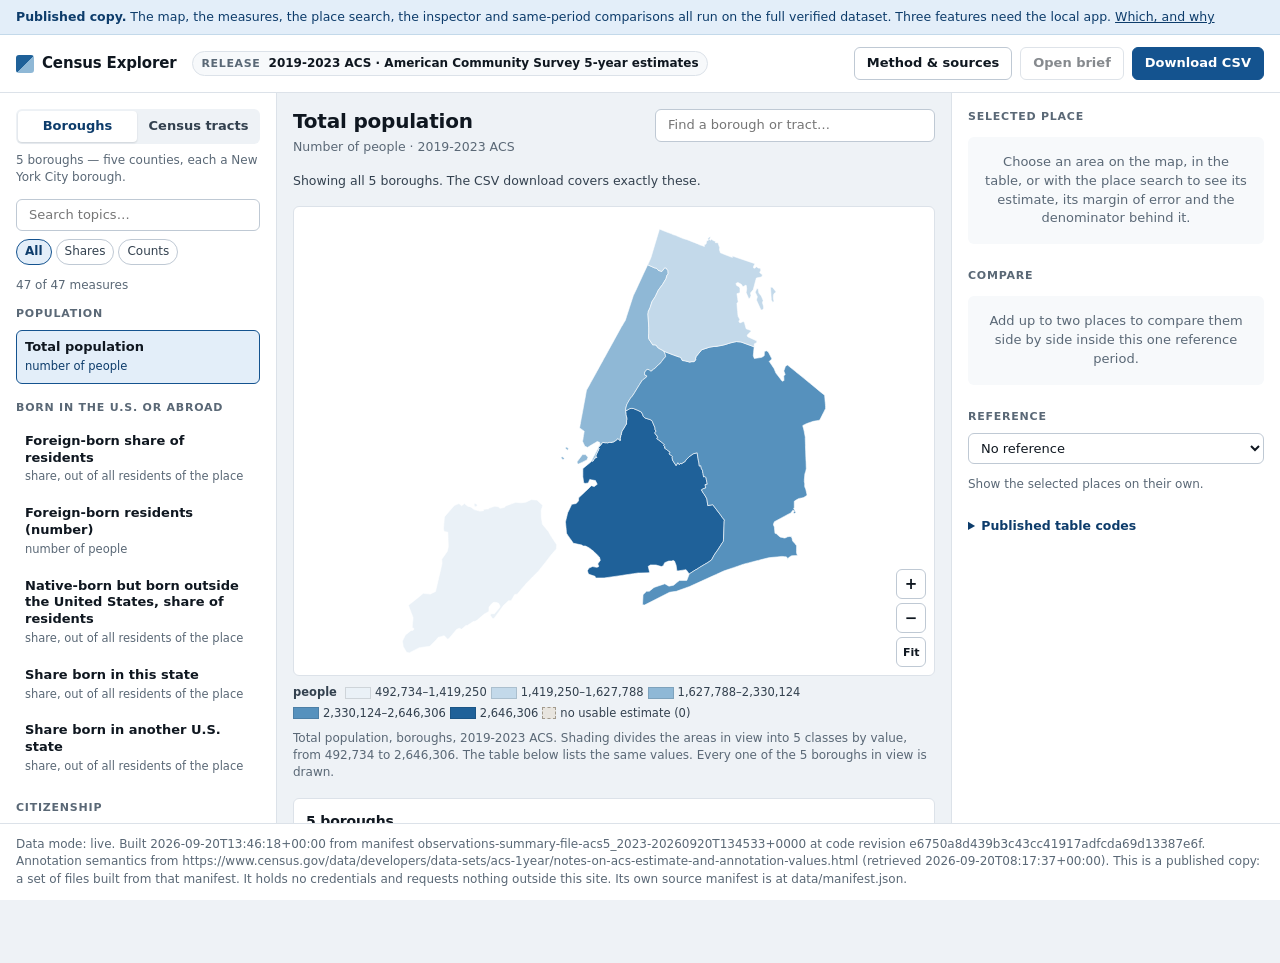
==== index.html @ 514dcfc1 "Publish verified Census Explorer static site from 758097a" ====
<!doctype html>
<html lang="en">
<head>
<meta charset="utf-8">
<meta name="viewport" content="width=device-width, initial-scale=1">
<title>Census Explorer</title>
<link rel="stylesheet" href="app.css">
</head>
<body>
<a class="skip-link" href="#stage">Skip to the map</a>
<div id="mode-banner" class="mode-banner" hidden></div>
<div id="static-note" class="static-note" hidden></div>

<header class="topbar">
  <div class="brand">
    <span class="mark" aria-hidden="true"></span>
    <span class="brand-name">Census Explorer</span>
  </div>
  <p class="release-chip" id="release-chip">
    <span class="chip-label">Release</span>
    <span class="chip-value" id="release-value">…</span>
  </p>
  <div class="topbar-actions">
    <button type="button" class="btn" id="btn-method" aria-expanded="false"
            aria-controls="drawer">Method &amp; sources</button>
    <button type="button" class="btn" id="btn-save" aria-expanded="false"
            aria-controls="save-panel">Saved views</button>
    <button type="button" class="btn" id="btn-brief">Open brief</button>
    <button type="button" class="btn primary" id="btn-export">Export</button>
  </div>
</header>

<div id="startup" class="startup" aria-live="polite">
  <p class="muted">Loading the built dataset…</p>
</div>

<div id="save-panel" class="save-panel" hidden>
  <form id="save-form" class="save-form">
    <label class="field">
      <span>Save this view as</span>
      <input type="text" id="project-id" placeholder="bronx-naturalisation"
             pattern="[a-z0-9][a-z0-9._\-]*" autocomplete="off">
    </label>
    <button type="submit" class="btn primary" id="save-submit">Save</button>
  </form>
  <p class="hint" id="save-blocked" hidden></p>
  <p class="hint">Saving pins the exact input files. Reopening checks them and
    refuses rather than showing different numbers.</p>
  <ul id="project-list" class="project-list"></ul>
</div>

<main class="shell" id="shell" hidden>

  <aside class="sidebar" aria-label="Topics and measures">
    <div class="sidebar-inner">
      <div class="level-switch" role="radiogroup" aria-label="Geography">
        <button type="button" role="radio" data-level="county" aria-checked="true">Boroughs</button>
        <button type="button" role="radio" data-level="tract" aria-checked="false">Census tracts</button>
      </div>
      <p class="level-note" id="level-note"></p>

      <label class="field search-field">
        <span class="visually-hidden">Search topics and measures</span>
        <input type="search" id="measure-search" placeholder="Search topics…"
               autocomplete="off" aria-describedby="measure-count">
      </label>
      <div class="chips" role="group" aria-label="Filter by unit">
        <button type="button" class="chip" data-unit="all" aria-pressed="true">All</button>
        <button type="button" class="chip" data-unit="percent" aria-pressed="false">Shares</button>
        <button type="button" class="chip" data-unit="persons" aria-pressed="false">Counts</button>
      </div>
      <p class="muted tiny" id="measure-count"></p>

      <div id="topic-groups" class="topic-groups" role="listbox"
           aria-label="Measure"></div>
    </div>
  </aside>

  <section class="stage" id="stage" tabindex="-1">
    <div class="stage-head">
      <div class="stage-title">
        <h1 id="measure-title">—</h1>
        <p class="denominator" id="denominator-line"></p>
      </div>
      <div class="place-find">
        <label class="field search-field">
          <span class="visually-hidden">Find a place by name or identifier</span>
          <input type="search" id="place-search" autocomplete="off"
                 placeholder="Find a borough or tract…"
                 role="combobox" aria-expanded="false" aria-autocomplete="list"
                 aria-controls="place-results">
        </label>
        <ul id="place-results" class="place-results" role="listbox"
            aria-label="Matching places" hidden></ul>
      </div>
    </div>

    <div id="scope-bar" class="scope-bar" aria-live="polite"></div>

    <section id="export-result" class="export-result" aria-live="polite" hidden>
      <div class="export-head">
        <h2 id="export-title">Export</h2>
        <button type="button" class="btn ghost" id="export-dismiss">Dismiss</button>
      </div>
      <p class="muted tiny" id="export-what"></p>
      <ul id="export-files" class="export-files"></ul>
      <p class="muted tiny" id="export-where"></p>
    </section>

    <div id="blocked" class="blocked" hidden></div>

    <figure class="map-figure">
      <div class="map-frame">
        <div id="map" class="map" tabindex="0" role="application"
             aria-label="Map of the selected measure. Arrow keys pan, plus and minus zoom, 0 fits. The table below lists every value."></div>
        <div class="map-tools" role="group" aria-label="Map view">
          <button type="button" class="tool" id="zoom-in" aria-label="Zoom in">+</button>
          <button type="button" class="tool" id="zoom-out" aria-label="Zoom out">−</button>
          <button type="button" class="tool wide" id="zoom-fit">Fit</button>
        </div>
        <div id="readout" class="readout" aria-live="polite"></div>
        <div id="map-empty" class="map-empty" hidden></div>
      </div>
      <div id="legend" class="legend"></div>
      <figcaption class="muted tiny" id="map-caption"></figcaption>
    </figure>

    <div class="table-block">
      <div class="table-head-row">
        <h2 id="table-title">Areas</h2>
        <p class="muted tiny" id="table-note"></p>
      </div>
      <div class="table-scroll">
        <table id="data-table">
          <caption class="visually-hidden">
            Estimates by area with margins of error. Same values as the map;
            each row selects the same area the map does.
          </caption>
          <thead id="table-head"></thead>
          <tbody id="table-body"></tbody>
        </table>
      </div>
      <p id="table-empty" class="empty-state" hidden></p>
    </div>
  </section>

  <aside class="inspect" id="inspect" aria-label="Selected place">
    <div class="inspect-inner">
      <h2 class="panel-heading">Selected place</h2>
      <div id="place-card" class="place-card"></div>

      <h2 class="panel-heading">Compare</h2>
      <div id="compare-panel" class="compare-panel"></div>

      <h2 class="panel-heading">Reference</h2>
      <label class="field">
        <span class="visually-hidden">Compare against a reference</span>
        <select id="benchmark-select"></select>
      </label>
      <div id="benchmark-card" class="benchmark-card"></div>

      <details class="codes-panel">
        <summary>Published table codes</summary>
        <div id="source-details"></div>
      </details>
    </div>
  </aside>
</main>

<aside id="drawer" class="drawer" hidden aria-label="Method and sources">
  <div class="drawer-head">
    <h2>Method &amp; sources</h2>
    <button type="button" class="btn ghost" id="drawer-close">Close</button>
  </div>
  <div id="drawer-body" class="drawer-body"></div>
</aside>

<footer class="footer">
  <p id="footer-provenance" class="muted tiny"></p>
</footer>

<div id="toast" class="toast" role="status" aria-live="polite" hidden></div>
<script src="core.js"></script>
<script>window.CENSUS_EXPLORER_STATIC = {"base":"data/","base_path":"/census-explorer/","unsupported":{"brief":"The printable brief is rendered by the local Python service, which this published site does not run. Download the data here, or run the app locally to produce a brief.","export":"Exporting a bundle writes files next to the app, which a published site cannot do. The data for exactly this selection downloads as CSV instead.","projects":"Saved views are stored and re-verified by the local Python service. This published site cannot save one, and cannot check that a saved view's inputs are unchanged, so it does not offer to.","selected_benchmark":"A reference built from the places you selected has to be recomputed from the underlying counts for each combination, which needs the local service. New York City is available here because it is one fixed set of five boroughs, computed during the build."}};</script>
<script src="static.js"></script>
<script src="app.js"></script>
</body>
</html>
---- app.css ----
/* Census Explorer — visual system.
 *
 * One accent, one sequential map ramp, one type scale. No external fonts and
 * no external stylesheets: the page must render identically with the machine
 * offline, and a webfont request would be a network call the service promises
 * not to make.
 */

:root {
  --ink: #0f1720;
  --ink-2: #33414f;
  --muted: #5a6876;
  --line: #dce2e9;
  --line-2: #bfc9d4;
  --surface: #ffffff;
  --canvas: #eef2f6;
  --raise: #f7f9fb;
  --accent: #14538f;
  --accent-2: #0d3c6b;
  --accent-soft: #e3eef9;
  --warn: #8a4b12;
  --warn-soft: #fcf3e8;
  --bad: #8c2f2f;
  --focus: #0a63c2;

  /* Sequential ramp, low to high. Adjacent steps differ by at least 3:1 in
   * luminance contrast so neighbouring classes stay distinguishable. */
  --c1: #eaf1f7;
  --c2: #c3d9ea;
  --c3: #8fb8d6;
  --c4: #5691bd;
  --c5: #1f6199;
  --c-none: #e8e5df;
  --c-none-line: #a29a8d;
  --pick: #c2410c;     /* the inspected area */
  --cmp-a: #b45309;    /* comparison slot A */
  --cmp-b: #0f766e;    /* comparison slot B */

  --s1: 4px; --s2: 8px; --s3: 12px; --s4: 16px; --s5: 24px; --s6: 32px;
  --radius: 6px;
  --sans: system-ui, -apple-system, "Segoe UI", Roboto, "Helvetica Neue", Arial, sans-serif;
  --mono: ui-monospace, SFMono-Regular, Menlo, Consolas, monospace;
}

* { box-sizing: border-box; }

/* Several panels below set an explicit `display`, which would otherwise win
 * over the [hidden] attribute's default and leave a closed panel on screen. */
[hidden] { display: none !important; }

html, body { height: 100%; }

body {
  margin: 0;
  font-family: var(--sans);
  font-size: 14px;
  line-height: 1.45;
  color: var(--ink);
  background: var(--canvas);
  display: flex;
  flex-direction: column;
}

h1, h2, h3 { margin: 0; font-weight: 600; letter-spacing: -0.01em; }

:focus-visible {
  outline: 2px solid var(--focus);
  outline-offset: 2px;
  border-radius: 3px;
}

.visually-hidden {
  position: absolute; width: 1px; height: 1px; overflow: hidden;
  clip: rect(0 0 0 0); clip-path: inset(50%); white-space: nowrap;
}

.skip-link {
  position: absolute; left: var(--s3); top: -48px; z-index: 60;
  background: var(--surface); color: var(--accent-2);
  padding: var(--s2) var(--s3); border: 1px solid var(--accent);
  border-radius: var(--radius); font-weight: 600; text-decoration: none;
}
.skip-link:focus { top: var(--s3); }

.muted { color: var(--muted); }
.tiny { font-size: 12px; }

/* ------------------------------------------------------------------ chrome */

.mode-banner {
  background: var(--warn-soft); color: var(--warn);
  border-bottom: 1px solid #e6cfae;
  padding: var(--s2) var(--s4); font-size: 13px; font-weight: 600;
}

.topbar {
  display: flex; align-items: center; gap: var(--s4);
  padding: var(--s3) var(--s4);
  background: var(--surface); border-bottom: 1px solid var(--line);
  flex-wrap: wrap;
}

.brand { display: flex; align-items: center; gap: var(--s2); min-width: 0; }
.brand .mark {
  width: 18px; height: 18px; border-radius: 3px; flex: none;
  background:
    linear-gradient(135deg, var(--c5) 0 50%, var(--c3) 50% 100%);
}
.brand-name { font-weight: 650; font-size: 15px; letter-spacing: -0.01em; }

.release-chip {
  margin: 0; display: flex; align-items: baseline; gap: var(--s2);
  padding: 3px var(--s2); border: 1px solid var(--line);
  border-radius: 999px; background: var(--raise); min-width: 0;
}
.chip-label {
  font-size: 11px; text-transform: uppercase; letter-spacing: 0.06em;
  color: var(--muted); font-weight: 600;
}
.chip-value { font-size: 12px; font-weight: 600; overflow-wrap: anywhere; }

.topbar-actions { margin-left: auto; display: flex; gap: var(--s2); flex-wrap: wrap; }

.btn {
  font: inherit; font-size: 13px; font-weight: 550;
  padding: 6px var(--s3); border-radius: var(--radius);
  border: 1px solid var(--line-2); background: var(--surface);
  color: var(--ink); cursor: pointer;
}
.btn:hover:not(:disabled) { background: var(--raise); border-color: var(--muted); }
.btn:disabled { opacity: 0.5; cursor: default; }
.btn.primary {
  background: var(--accent); border-color: var(--accent); color: #fff;
}
.btn.primary:hover:not(:disabled) { background: var(--accent-2); border-color: var(--accent-2); }
.btn.ghost { border-color: transparent; background: transparent; color: var(--accent); }
.btn.ghost:hover { background: var(--accent-soft); border-color: transparent; }

.static-note {
  background: var(--accent-soft); border-bottom: 1px solid #c3d9ea;
  color: var(--accent-2); padding: var(--s2) var(--s4); font-size: 12.5px;
}
.static-note strong { font-weight: 650; }
.static-note details { display: inline; }
.static-note summary { display: inline; cursor: pointer; text-decoration: underline; }
.static-note ul { margin: var(--s2) 0 0; padding-left: 18px; }
.static-note li { margin-bottom: 3px; }

.startup { padding: var(--s6) var(--s4); }

.save-panel {
  position: absolute; right: var(--s4); top: 52px; z-index: 40;
  width: min(360px, calc(100vw - 32px));
  background: var(--surface); border: 1px solid var(--line-2);
  border-radius: var(--radius); box-shadow: 0 8px 28px rgba(15, 23, 32, 0.16);
  padding: var(--s4);
}
.save-form { display: flex; gap: var(--s2); align-items: flex-end; }
.save-form .field { flex: 1; min-width: 0; }
.hint { margin: var(--s2) 0 0; font-size: 12px; color: var(--muted); }

.project-list { list-style: none; margin: var(--s3) 0 0; padding: 0; }
.project-list li {
  display: flex; align-items: center; gap: var(--s2);
  border-top: 1px solid var(--line); padding: var(--s2) 0;
}
.p-name { flex: 1; text-align: left; min-width: 0; }
.p-q { display: block; font-size: 11px; color: var(--muted); font-weight: 400; }

/* ------------------------------------------------------------------- shell */

.shell {
  flex: 1; min-height: 0;
  display: grid;
  grid-template-columns: 276px minmax(0, 1fr) 328px;
  gap: 1px; background: var(--line);
}

.sidebar, .inspect { background: var(--surface); min-width: 0; overflow-y: auto; }
.sidebar-inner, .inspect-inner { padding: var(--s4); }

.stage {
  background: var(--canvas); min-width: 0; overflow-y: auto;
  padding: var(--s4); display: flex; flex-direction: column; gap: var(--s4);
}
.stage:focus { outline: none; }

/* ----------------------------------------------------------------- sidebar */

.level-switch {
  display: grid; grid-template-columns: 1fr 1fr; gap: 2px;
  background: var(--canvas); border-radius: var(--radius); padding: 2px;
}
.level-switch button {
  font: inherit; font-size: 13px; font-weight: 550; padding: 6px var(--s2);
  border: 0; border-radius: 4px; background: transparent; color: var(--ink-2);
  cursor: pointer;
}
.level-switch button[aria-checked="true"] {
  background: var(--surface); color: var(--accent-2);
  box-shadow: 0 1px 2px rgba(15, 23, 32, 0.14);
}

.level-note { margin: var(--s2) 0 var(--s3); font-size: 12px; color: var(--muted); }

.field { display: block; }
.field > span { display: block; font-size: 12px; color: var(--muted); margin-bottom: 3px; }
.field input, .field select {
  font: inherit; font-size: 13px; width: 100%; padding: 6px var(--s2);
  border: 1px solid var(--line-2); border-radius: var(--radius);
  background: var(--surface); color: var(--ink);
}
.search-field input { padding-left: var(--s3); }

.chips { display: flex; gap: var(--s1); margin: var(--s2) 0; }
.chip {
  font: inherit; font-size: 12px; padding: 3px var(--s2);
  border: 1px solid var(--line-2); border-radius: 999px;
  background: var(--surface); color: var(--ink-2); cursor: pointer;
}
.chip[aria-pressed="true"] {
  background: var(--accent-soft); border-color: var(--accent);
  color: var(--accent-2); font-weight: 600;
}

.topic-groups { margin-top: var(--s2); }
.topic-group + .topic-group { margin-top: var(--s4); }
.group-heading {
  font-size: 11px; text-transform: uppercase; letter-spacing: 0.07em;
  color: var(--muted); font-weight: 700; margin-bottom: var(--s2);
}
.measure {
  display: block; width: 100%; text-align: left; font: inherit;
  padding: var(--s2); border: 1px solid transparent; border-radius: var(--radius);
  background: transparent; cursor: pointer; color: var(--ink);
}
.measure + .measure { margin-top: 2px; }
.measure:hover { background: var(--raise); }
.measure[aria-selected="true"] {
  background: var(--accent-soft); border-color: var(--accent);
}
.m-label { display: block; font-size: 13px; font-weight: 550; line-height: 1.3; }
.m-sub { display: block; font-size: 11.5px; color: var(--muted); margin-top: 2px; }
.measure[aria-selected="true"] .m-sub { color: var(--accent-2); }

/* ------------------------------------------------------------------- stage */

.stage-head {
  display: flex; gap: var(--s4); align-items: flex-start;
  justify-content: space-between; flex-wrap: wrap;
}
.stage-title { min-width: 0; flex: 1 1 320px; }
#measure-title { font-size: 20px; line-height: 1.25; overflow-wrap: anywhere; }
.denominator { margin: var(--s1) 0 0; font-size: 12.5px; color: var(--muted); }

.place-find { position: relative; flex: 0 1 280px; min-width: 200px; }
.place-results {
  position: absolute; z-index: 30; left: 0; right: 0; top: calc(100% + 2px);
  list-style: none; margin: 0; padding: var(--s1);
  background: var(--surface); border: 1px solid var(--line-2);
  border-radius: var(--radius); box-shadow: 0 8px 24px rgba(15, 23, 32, 0.16);
  max-height: 300px; overflow-y: auto;
}
.place-results li { margin: 0; }
.place-results button {
  display: block; width: 100%; text-align: left; font: inherit; font-size: 13px;
  padding: 5px var(--s2); border: 0; border-radius: 4px;
  background: transparent; cursor: pointer; color: var(--ink);
}
.place-results button:hover, .place-results button:focus-visible { background: var(--accent-soft); }
.place-results .r-id { font-family: var(--mono); font-size: 11px; color: var(--muted); }
.place-results .no-match { padding: var(--s2); font-size: 12.5px; color: var(--muted); }

.scope-bar {
  display: flex; align-items: center; gap: var(--s2); flex-wrap: wrap;
  font-size: 12.5px; color: var(--ink-2);
}
.scope-bar .scope-text { overflow-wrap: anywhere; }
.scope-bar:empty { display: none; }

.export-result {
  background: var(--surface); border: 1px solid var(--line-2);
  border-left: 4px solid var(--accent); border-radius: var(--radius);
  padding: var(--s3);
}
.export-head {
  display: flex; align-items: baseline; justify-content: space-between;
  gap: var(--s3);
}
.export-head h2 { font-size: 14px; }
.export-files { list-style: none; margin: var(--s2) 0; padding: 0; }
.export-files li {
  display: flex; align-items: baseline; gap: var(--s2);
  flex-wrap: wrap; padding: 4px 0; border-top: 1px solid var(--line);
}
.export-files a { color: var(--accent-2); font-weight: 550; font-size: 13px; }
.export-files .f-what { color: var(--muted); font-size: 12px; flex: 1 1 200px; }
.export-files .f-save { font-size: 12px; font-weight: 400; }

.stale .map-frame, .stale .table-block { opacity: 0.55; }

.blocked {
  background: #fdf1f1; border: 1px solid #e3bcbc; border-left: 4px solid var(--bad);
  border-radius: var(--radius); padding: var(--s3); font-size: 13px;
}
.blocked strong { display: block; color: var(--bad); margin-bottom: var(--s1); }
.blocked ul { margin: 0 0 var(--s2); padding-left: 18px; }
.blocked .btn { margin-top: var(--s1); }

.map-figure { margin: 0; }
.map-frame {
  position: relative;
  background: var(--surface); border: 1px solid var(--line);
  border-radius: var(--radius); overflow: hidden;
}
.map { height: clamp(320px, 52vh, 620px); touch-action: none; cursor: grab; }
.map.dragging { cursor: grabbing; }
.map svg { display: block; width: 100%; height: 100%; }
.map path { transition: none; }
.map path[data-hover="true"] { stroke: var(--ink); stroke-width: 1.4; }
.map path[data-pick="true"] { stroke: var(--pick); stroke-width: 2.4; }
.map path[data-cmp="a"] { stroke: var(--cmp-a); stroke-width: 2.4; }
.map path[data-cmp="b"] { stroke: var(--cmp-b); stroke-width: 2.4; }

.map-tools {
  position: absolute; bottom: var(--s2); right: var(--s2);
  display: flex; flex-direction: column; gap: var(--s1);
}
.tool {
  font: inherit; font-size: 15px; font-weight: 600; line-height: 1;
  width: 30px; height: 30px; border-radius: var(--radius);
  border: 1px solid var(--line-2); background: rgba(255, 255, 255, 0.95);
  color: var(--ink); cursor: pointer;
}
.tool.wide { width: 30px; font-size: 11px; font-weight: 600; }
.tool:hover { background: var(--surface); border-color: var(--muted); }

.readout {
  position: absolute; left: var(--s2); bottom: var(--s2);
  max-width: min(420px, calc(100% - 76px));
  background: rgba(255, 255, 255, 0.97); border: 1px solid var(--line-2);
  border-radius: var(--radius); padding: var(--s2) var(--s3);
  font-size: 12.5px; pointer-events: none;
}
.readout:empty { display: none; }
.readout .r-name { font-weight: 650; display: block; }
.readout .r-val { font-variant-numeric: tabular-nums; }

.map-empty {
  position: absolute; inset: 0; display: flex; align-items: center;
  justify-content: center; text-align: center; padding: var(--s5);
  background: var(--raise); color: var(--muted); font-size: 13px;
}

.legend {
  display: flex; align-items: center; gap: var(--s1);
  flex-wrap: wrap; margin-top: var(--s2); font-size: 11.5px; color: var(--ink-2);
}
.legend .lg-title { font-weight: 600; margin-right: var(--s1); }
.legend .swatch {
  display: inline-block; width: 26px; height: 12px; border: 1px solid rgba(0,0,0,0.12);
}
.legend .nodata {
  display: inline-block; width: 14px; height: 12px;
  background: var(--c-none); border: 1px dashed var(--c-none-line);
}
.legend .lg-num { font-variant-numeric: tabular-nums; }
.legend .lg-class { display: inline-flex; align-items: center; gap: 4px; }
#map-caption { margin-top: var(--s2); }

/* ------------------------------------------------------------------- table */

.table-block {
  background: var(--surface); border: 1px solid var(--line);
  border-radius: var(--radius); padding: var(--s3);
}
.table-head-row {
  display: flex; gap: var(--s3); align-items: baseline;
  justify-content: space-between; flex-wrap: wrap; margin-bottom: var(--s2);
}
#table-title { font-size: 14px; }
.table-scroll { max-height: 340px; overflow: auto; }
table { border-collapse: collapse; width: 100%; font-size: 13px; }
thead th {
  position: sticky; top: 0; background: var(--surface); z-index: 1;
  text-align: left; border-bottom: 1px solid var(--line-2); padding: 0;
}
thead th button {
  font: inherit; font-size: 12px; font-weight: 650; color: var(--ink-2);
  background: none; border: 0; padding: var(--s2) var(--s2); cursor: pointer;
  width: 100%; text-align: inherit;
}
thead th[aria-sort] button { color: var(--accent-2); }
thead th[aria-sort="ascending"] button::after { content: " ▲"; font-size: 9px; }
thead th[aria-sort="descending"] button::after { content: " ▼"; font-size: 9px; }
tbody tr { border-bottom: 1px solid var(--line); cursor: pointer; }
tbody tr:hover { background: var(--raise); }
tbody tr[data-pick="true"] { background: var(--accent-soft); }
tbody tr[data-pick="true"] td:first-child { box-shadow: inset 3px 0 0 var(--pick); }
td { padding: var(--s2); vertical-align: top; overflow-wrap: anywhere; }
td.num { text-align: right; font-variant-numeric: tabular-nums; white-space: nowrap; }
td.missing { color: var(--muted); font-style: italic; }
tr.reference-row { background: var(--raise); font-weight: 600; }
tr.reference-row td { border-bottom: 2px solid var(--line-2); }
.empty-state {
  margin: var(--s3) 0 0; padding: var(--s4); text-align: center;
  color: var(--muted); font-size: 13px; background: var(--raise);
  border-radius: var(--radius);
}

/* ----------------------------------------------------------------- inspect */

.panel-heading {
  font-size: 11px; text-transform: uppercase; letter-spacing: 0.07em;
  color: var(--muted); font-weight: 700;
  margin: var(--s5) 0 var(--s2);
}
.inspect-inner > .panel-heading:first-child { margin-top: 0; }

.place-card, .benchmark-card, .compare-panel { font-size: 13px; }

.pc-name { font-size: 15px; font-weight: 650; overflow-wrap: anywhere; }
.pc-value {
  font-size: 30px; font-weight: 600; line-height: 1.1; margin-top: var(--s1);
  font-variant-numeric: tabular-nums; letter-spacing: -0.02em;
}
.pc-moe { font-size: 13px; color: var(--ink-2); margin-top: 2px; font-variant-numeric: tabular-nums; }
.pc-unit { font-size: 12px; color: var(--muted); margin-top: var(--s1); }
.pc-rows { margin: var(--s3) 0 0; }
.pc-rows div {
  display: flex; gap: var(--s2); align-items: baseline;
  justify-content: space-between; padding: 3px 0; border-top: 1px solid var(--line);
}
.pc-rows dt, .pc-k { color: var(--muted); font-size: 12px; flex: 1 1 52%; min-width: 0; }
.pc-rows dd, .pc-v {
  margin: 0; font-size: 12.5px; text-align: right; flex: 1 1 48%;
  min-width: 0; overflow-wrap: break-word;
}
.pc-actions { margin-top: var(--s3); display: flex; gap: var(--s2); flex-wrap: wrap; }
.pc-caveat { color: var(--warn); }

.slot {
  border: 1px solid var(--line); border-radius: var(--radius);
  padding: var(--s2); margin-bottom: var(--s2);
  display: flex; gap: var(--s2); align-items: flex-start;
}
.slot[data-slot="a"] { border-left: 3px solid var(--cmp-a); }
.slot[data-slot="b"] { border-left: 3px solid var(--cmp-b); }
.slot-body { flex: 1; min-width: 0; }
.slot-name { font-weight: 600; overflow-wrap: anywhere; }
.slot-val { font-variant-numeric: tabular-nums; }
.slot .btn { flex: none; }
.diff-line {
  background: var(--raise); border-radius: var(--radius);
  padding: var(--s2) var(--s3); font-size: 12.5px;
}
.diff-value { font-weight: 650; font-variant-numeric: tabular-nums; }
.diff-note { color: var(--muted); display: block; margin-top: 2px; }

.codes-panel { margin-top: var(--s5); font-size: 12.5px; }
.codes-panel summary { cursor: pointer; color: var(--accent-2); font-weight: 550; }
.codes-panel dl { margin: var(--s3) 0 0; }
.codes-panel dt { font-size: 11px; color: var(--muted); text-transform: uppercase; letter-spacing: 0.05em; margin-top: var(--s2); }
.codes-panel dd { margin: 2px 0 0; overflow-wrap: anywhere; }
.codes-panel .codes, .codes-panel ul { font-family: var(--mono); font-size: 11.5px; }
.codes-panel ul { padding-left: 16px; margin: var(--s3) 0 0; }
.codes-panel li { margin-bottom: var(--s2); }

/* ------------------------------------------------------------------ drawer */

.drawer {
  position: fixed; top: 0; right: 0; bottom: 0; z-index: 50;
  width: min(460px, 100vw); background: var(--surface);
  border-left: 1px solid var(--line-2);
  box-shadow: -8px 0 28px rgba(15, 23, 32, 0.16);
  display: flex; flex-direction: column;
}
.drawer-head {
  display: flex; align-items: center; justify-content: space-between;
  padding: var(--s3) var(--s4); border-bottom: 1px solid var(--line);
}
.drawer-head h2 { font-size: 15px; }
.drawer-body { padding: var(--s4); overflow-y: auto; font-size: 13px; }
.drawer-body h3 {
  font-size: 11px; text-transform: uppercase; letter-spacing: 0.07em;
  color: var(--muted); margin: var(--s5) 0 var(--s2);
}
.drawer-body h3:first-child { margin-top: 0; }
.drawer-body p { margin: 0 0 var(--s2); }
.drawer-body dl { margin: 0; }
.drawer-body dt { font-size: 11px; color: var(--muted); margin-top: var(--s2); }
.drawer-body dd { margin: 0; overflow-wrap: anywhere; }
.drawer-body .state {
  display: inline-block; font-weight: 650; font-size: 12px;
  padding: 2px var(--s2); border-radius: 999px;
}
.state.ok { background: #e6f2ea; color: #14532d; }
.state.caution { background: var(--warn-soft); color: var(--warn); }
.state.blocked { background: #fdf1f1; color: var(--bad); }
.caveat { color: var(--warn); }

.footer {
  background: var(--surface); border-top: 1px solid var(--line);
  padding: var(--s3) var(--s4);
}
.footer p { margin: 0; overflow-wrap: anywhere; }

.toast {
  position: fixed; left: 50%; bottom: var(--s4); transform: translateX(-50%);
  z-index: 70; max-width: min(640px, calc(100vw - 32px));
  background: var(--ink); color: #fff; font-size: 13px;
  padding: var(--s3) var(--s4); border-radius: var(--radius);
  box-shadow: 0 8px 28px rgba(15, 23, 32, 0.3);
}

.spinner { padding: var(--s5); text-align: center; color: var(--muted); }

/* -------------------------------------------------------------- responsive */

@media (max-width: 1180px) {
  .shell { grid-template-columns: 250px minmax(0, 1fr); }
  .inspect { grid-column: 1 / -1; }
  .inspect-inner {
    display: grid; grid-template-columns: repeat(auto-fit, minmax(240px, 1fr));
    gap: 0 var(--s5); align-items: start;
  }
}

@media (max-width: 820px) {
  /* Stacked, the three panes must scroll as one document: keeping each one a
   * separate scroll region gives a phone three tiny windows and pushes the map
   * off screen entirely. */
  body { display: block; }
  .shell {
    display: block; background: transparent;
    grid-template-columns: minmax(0, 1fr);
  }
  .sidebar, .inspect, .stage { overflow: visible; }
  .sidebar { border-bottom: 1px solid var(--line); }
  .stage { border-bottom: 1px solid var(--line); }
  .inspect-inner { display: block; }
  .sidebar-inner { padding-bottom: var(--s3); }
  .topic-groups { max-height: 300px; overflow-y: auto; }
  .stage { padding: var(--s3); }
  .map { height: clamp(300px, 52vh, 460px); }
  .topbar { gap: var(--s2); padding: var(--s2) var(--s3); }
  .release-chip { order: 2; width: 100%; }
  .topbar-actions { order: 3; width: 100%; margin-left: 0; }
  .topbar-actions .btn { flex: 1; }
  .place-find { flex: 1 1 100%; min-width: 0; }
  .save-panel { right: var(--s2); left: var(--s2); width: auto; top: 120px; }
  .table-scroll { max-height: 320px; }
  #measure-title { font-size: 18px; }
  .pc-value { font-size: 26px; }
}
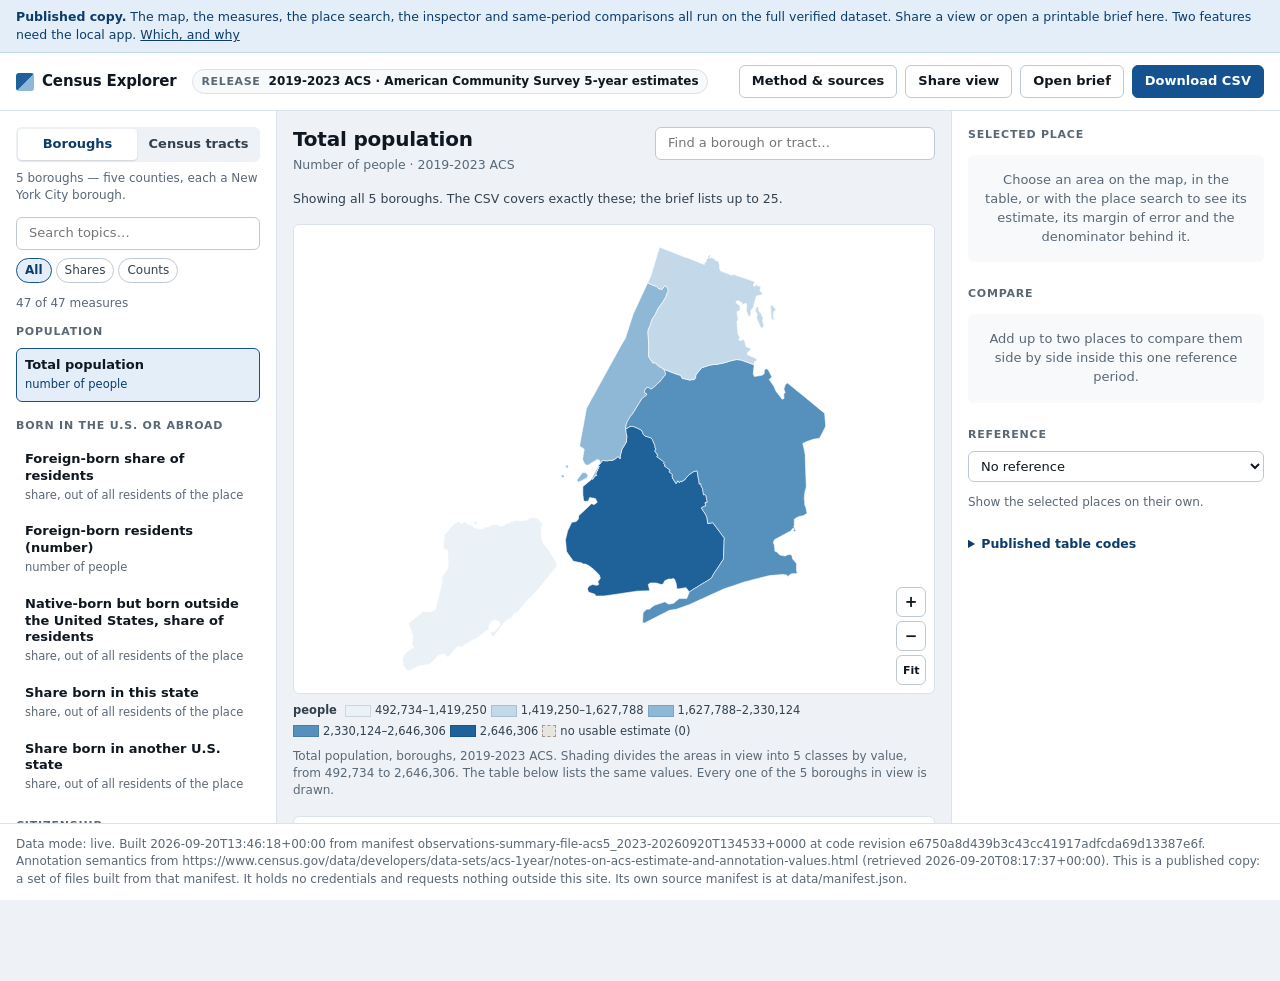
==== commit 78dcc1aa: "Publish shareable views and printable briefs from a16efab" ====
--- a/index.html
+++ b/index.html
@@ -1,188 +1,192 @@
-<!doctype html>
-<html lang="en">
-<head>
-<meta charset="utf-8">
-<meta name="viewport" content="width=device-width, initial-scale=1">
-<title>Census Explorer</title>
-<link rel="stylesheet" href="app.css">
-</head>
-<body>
-<a class="skip-link" href="#stage">Skip to the map</a>
-<div id="mode-banner" class="mode-banner" hidden></div>
-<div id="static-note" class="static-note" hidden></div>
-
-<header class="topbar">
-  <div class="brand">
-    <span class="mark" aria-hidden="true"></span>
-    <span class="brand-name">Census Explorer</span>
-  </div>
-  <p class="release-chip" id="release-chip">
-    <span class="chip-label">Release</span>
-    <span class="chip-value" id="release-value">…</span>
-  </p>
-  <div class="topbar-actions">
-    <button type="button" class="btn" id="btn-method" aria-expanded="false"
-            aria-controls="drawer">Method &amp; sources</button>
-    <button type="button" class="btn" id="btn-save" aria-expanded="false"
-            aria-controls="save-panel">Saved views</button>
-    <button type="button" class="btn" id="btn-brief">Open brief</button>
-    <button type="button" class="btn primary" id="btn-export">Export</button>
-  </div>
-</header>
-
-<div id="startup" class="startup" aria-live="polite">
-  <p class="muted">Loading the built dataset…</p>
-</div>
-
-<div id="save-panel" class="save-panel" hidden>
-  <form id="save-form" class="save-form">
-    <label class="field">
-      <span>Save this view as</span>
-      <input type="text" id="project-id" placeholder="bronx-naturalisation"
-             pattern="[a-z0-9][a-z0-9._\-]*" autocomplete="off">
-    </label>
-    <button type="submit" class="btn primary" id="save-submit">Save</button>
-  </form>
-  <p class="hint" id="save-blocked" hidden></p>
-  <p class="hint">Saving pins the exact input files. Reopening checks them and
-    refuses rather than showing different numbers.</p>
-  <ul id="project-list" class="project-list"></ul>
-</div>
-
-<main class="shell" id="shell" hidden>
-
-  <aside class="sidebar" aria-label="Topics and measures">
-    <div class="sidebar-inner">
-      <div class="level-switch" role="radiogroup" aria-label="Geography">
-        <button type="button" role="radio" data-level="county" aria-checked="true">Boroughs</button>
-        <button type="button" role="radio" data-level="tract" aria-checked="false">Census tracts</button>
-      </div>
-      <p class="level-note" id="level-note"></p>
-
-      <label class="field search-field">
-        <span class="visually-hidden">Search topics and measures</span>
-        <input type="search" id="measure-search" placeholder="Search topics…"
-               autocomplete="off" aria-describedby="measure-count">
-      </label>
-      <div class="chips" role="group" aria-label="Filter by unit">
-        <button type="button" class="chip" data-unit="all" aria-pressed="true">All</button>
-        <button type="button" class="chip" data-unit="percent" aria-pressed="false">Shares</button>
-        <button type="button" class="chip" data-unit="persons" aria-pressed="false">Counts</button>
-      </div>
-      <p class="muted tiny" id="measure-count"></p>
-
-      <div id="topic-groups" class="topic-groups" role="listbox"
-           aria-label="Measure"></div>
-    </div>
-  </aside>
-
-  <section class="stage" id="stage" tabindex="-1">
-    <div class="stage-head">
-      <div class="stage-title">
-        <h1 id="measure-title">—</h1>
-        <p class="denominator" id="denominator-line"></p>
-      </div>
-      <div class="place-find">
-        <label class="field search-field">
-          <span class="visually-hidden">Find a place by name or identifier</span>
-          <input type="search" id="place-search" autocomplete="off"
-                 placeholder="Find a borough or tract…"
-                 role="combobox" aria-expanded="false" aria-autocomplete="list"
-                 aria-controls="place-results">
-        </label>
-        <ul id="place-results" class="place-results" role="listbox"
-            aria-label="Matching places" hidden></ul>
-      </div>
-    </div>
-
-    <div id="scope-bar" class="scope-bar" aria-live="polite"></div>
-
-    <section id="export-result" class="export-result" aria-live="polite" hidden>
-      <div class="export-head">
-        <h2 id="export-title">Export</h2>
-        <button type="button" class="btn ghost" id="export-dismiss">Dismiss</button>
-      </div>
-      <p class="muted tiny" id="export-what"></p>
-      <ul id="export-files" class="export-files"></ul>
-      <p class="muted tiny" id="export-where"></p>
-    </section>
-
-    <div id="blocked" class="blocked" hidden></div>
-
-    <figure class="map-figure">
-      <div class="map-frame">
-        <div id="map" class="map" tabindex="0" role="application"
-             aria-label="Map of the selected measure. Arrow keys pan, plus and minus zoom, 0 fits. The table below lists every value."></div>
-        <div class="map-tools" role="group" aria-label="Map view">
-          <button type="button" class="tool" id="zoom-in" aria-label="Zoom in">+</button>
-          <button type="button" class="tool" id="zoom-out" aria-label="Zoom out">−</button>
-          <button type="button" class="tool wide" id="zoom-fit">Fit</button>
-        </div>
-        <div id="readout" class="readout" aria-live="polite"></div>
-        <div id="map-empty" class="map-empty" hidden></div>
-      </div>
-      <div id="legend" class="legend"></div>
-      <figcaption class="muted tiny" id="map-caption"></figcaption>
-    </figure>
-
-    <div class="table-block">
-      <div class="table-head-row">
-        <h2 id="table-title">Areas</h2>
-        <p class="muted tiny" id="table-note"></p>
-      </div>
-      <div class="table-scroll">
-        <table id="data-table">
-          <caption class="visually-hidden">
-            Estimates by area with margins of error. Same values as the map;
-            each row selects the same area the map does.
-          </caption>
-          <thead id="table-head"></thead>
-          <tbody id="table-body"></tbody>
-        </table>
-      </div>
-      <p id="table-empty" class="empty-state" hidden></p>
-    </div>
-  </section>
-
-  <aside class="inspect" id="inspect" aria-label="Selected place">
-    <div class="inspect-inner">
-      <h2 class="panel-heading">Selected place</h2>
-      <div id="place-card" class="place-card"></div>
-
-      <h2 class="panel-heading">Compare</h2>
-      <div id="compare-panel" class="compare-panel"></div>
-
-      <h2 class="panel-heading">Reference</h2>
-      <label class="field">
-        <span class="visually-hidden">Compare against a reference</span>
-        <select id="benchmark-select"></select>
-      </label>
-      <div id="benchmark-card" class="benchmark-card"></div>
-
-      <details class="codes-panel">
-        <summary>Published table codes</summary>
-        <div id="source-details"></div>
-      </details>
-    </div>
-  </aside>
-</main>
-
-<aside id="drawer" class="drawer" hidden aria-label="Method and sources">
-  <div class="drawer-head">
-    <h2>Method &amp; sources</h2>
-    <button type="button" class="btn ghost" id="drawer-close">Close</button>
-  </div>
-  <div id="drawer-body" class="drawer-body"></div>
-</aside>
-
-<footer class="footer">
-  <p id="footer-provenance" class="muted tiny"></p>
-</footer>
-
-<div id="toast" class="toast" role="status" aria-live="polite" hidden></div>
-<script src="core.js"></script>
-<script>window.CENSUS_EXPLORER_STATIC = {"base":"data/","base_path":"/census-explorer/","unsupported":{"brief":"The printable brief is rendered by the local Python service, which this published site does not run. Download the data here, or run the app locally to produce a brief.","export":"Exporting a bundle writes files next to the app, which a published site cannot do. The data for exactly this selection downloads as CSV instead.","projects":"Saved views are stored and re-verified by the local Python service. This published site cannot save one, and cannot check that a saved view's inputs are unchanged, so it does not offer to.","selected_benchmark":"A reference built from the places you selected has to be recomputed from the underlying counts for each combination, which needs the local service. New York City is available here because it is one fixed set of five boroughs, computed during the build."}};</script>
-<script src="static.js"></script>
-<script src="app.js"></script>
-</body>
-</html>
+<!doctype html>
+<html lang="en">
+<head>
+<meta charset="utf-8">
+<meta name="viewport" content="width=device-width, initial-scale=1">
+<title>Census Explorer</title>
+<link rel="stylesheet" href="app.css">
+</head>
+<body>
+<a class="skip-link" href="#stage">Skip to the map</a>
+<div id="mode-banner" class="mode-banner" hidden></div>
+<div id="static-note" class="static-note" hidden></div>
+
+<header class="topbar">
+  <div class="brand">
+    <span class="mark" aria-hidden="true"></span>
+    <span class="brand-name">Census Explorer</span>
+  </div>
+  <p class="release-chip" id="release-chip">
+    <span class="chip-label">Release</span>
+    <span class="chip-value" id="release-value">…</span>
+  </p>
+  <div class="topbar-actions">
+    <button type="button" class="btn" id="btn-method" aria-expanded="false"
+            aria-controls="drawer">Method &amp; sources</button>
+    <button type="button" class="btn" id="btn-save" aria-expanded="false"
+            aria-controls="save-panel">Saved views</button>
+    <button type="button" class="btn" id="btn-share" aria-controls="share-result" aria-expanded="false" hidden>Share view</button>
+    <button type="button" class="btn" id="btn-brief">Open brief</button>
+    <button type="button" class="btn primary" id="btn-export">Export</button>
+  </div>
+</header>
+
+<div id="share-result" class="share-panel" role="region" aria-label="Share this view" hidden><label class="field">Copy this link<input id="share-url" type="text" readonly></label><button class="btn" id="share-copy" type="button">Copy link</button> <button class="btn" id="share-close" type="button">Close sharing</button><p>Reopens the measure, geography, selected scope, inspected place, comparison and reference. It checks the published snapshot; it is not a saved project. Map zoom and table sort are not included.</p></div>
+
+<div id="startup" class="startup" aria-live="polite">
+  <p class="muted">Loading the built dataset…</p>
+</div>
+
+<div id="save-panel" class="save-panel" hidden>
+  <form id="save-form" class="save-form">
+    <label class="field">
+      <span>Save this view as</span>
+      <input type="text" id="project-id" placeholder="bronx-naturalisation"
+             pattern="[a-z0-9][a-z0-9._\-]*" autocomplete="off">
+    </label>
+    <button type="submit" class="btn primary" id="save-submit">Save</button>
+  </form>
+  <p class="hint" id="save-blocked" hidden></p>
+  <p class="hint">Saving pins the exact input files. Reopening checks them and
+    refuses rather than showing different numbers.</p>
+  <ul id="project-list" class="project-list"></ul>
+</div>
+
+<main class="shell" id="shell" hidden>
+
+  <aside class="sidebar" aria-label="Topics and measures">
+    <div class="sidebar-inner">
+      <div class="level-switch" role="radiogroup" aria-label="Geography">
+        <button type="button" role="radio" data-level="county" aria-checked="true">Boroughs</button>
+        <button type="button" role="radio" data-level="tract" aria-checked="false">Census tracts</button>
+      </div>
+      <p class="level-note" id="level-note"></p>
+
+      <label class="field search-field">
+        <span class="visually-hidden">Search topics and measures</span>
+        <input type="search" id="measure-search" placeholder="Search topics…"
+               autocomplete="off" aria-describedby="measure-count">
+      </label>
+      <div class="chips" role="group" aria-label="Filter by unit">
+        <button type="button" class="chip" data-unit="all" aria-pressed="true">All</button>
+        <button type="button" class="chip" data-unit="percent" aria-pressed="false">Shares</button>
+        <button type="button" class="chip" data-unit="persons" aria-pressed="false">Counts</button>
+      </div>
+      <p class="muted tiny" id="measure-count"></p>
+
+      <div id="topic-groups" class="topic-groups" role="listbox"
+           aria-label="Measure"></div>
+    </div>
+  </aside>
+
+  <section class="stage" id="stage" tabindex="-1">
+    <div class="stage-head">
+      <div class="stage-title">
+        <h1 id="measure-title">—</h1>
+        <p class="denominator" id="denominator-line"></p>
+      </div>
+      <div class="place-find">
+        <label class="field search-field">
+          <span class="visually-hidden">Find a place by name or identifier</span>
+          <input type="search" id="place-search" autocomplete="off"
+                 placeholder="Find a borough or tract…"
+                 role="combobox" aria-expanded="false" aria-autocomplete="list"
+                 aria-controls="place-results">
+        </label>
+        <ul id="place-results" class="place-results" role="listbox"
+            aria-label="Matching places" hidden></ul>
+      </div>
+    </div>
+
+    <div id="scope-bar" class="scope-bar" aria-live="polite"></div>
+
+    <section id="export-result" class="export-result" aria-live="polite" hidden>
+      <div class="export-head">
+        <h2 id="export-title">Export</h2>
+        <button type="button" class="btn ghost" id="export-dismiss">Dismiss</button>
+      </div>
+      <p class="muted tiny" id="export-what"></p>
+      <ul id="export-files" class="export-files"></ul>
+      <p class="muted tiny" id="export-where"></p>
+    </section>
+
+    <div id="blocked" class="blocked" hidden></div>
+
+    <figure class="map-figure">
+      <div class="map-frame">
+        <div id="map" class="map" tabindex="0" role="application"
+             aria-label="Map of the selected measure. Arrow keys pan, plus and minus zoom, 0 fits. The table below lists every value."></div>
+        <div class="map-tools" role="group" aria-label="Map view">
+          <button type="button" class="tool" id="zoom-in" aria-label="Zoom in">+</button>
+          <button type="button" class="tool" id="zoom-out" aria-label="Zoom out">−</button>
+          <button type="button" class="tool wide" id="zoom-fit">Fit</button>
+        </div>
+        <div id="readout" class="readout" aria-live="polite"></div>
+        <div id="map-empty" class="map-empty" hidden></div>
+      </div>
+      <div id="legend" class="legend"></div>
+      <figcaption class="muted tiny" id="map-caption"></figcaption>
+    </figure>
+
+    <div class="table-block">
+      <div class="table-head-row">
+        <h2 id="table-title">Areas</h2>
+        <p class="muted tiny" id="table-note"></p>
+      </div>
+      <div class="table-scroll">
+        <table id="data-table">
+          <caption class="visually-hidden">
+            Estimates by area with margins of error. Same values as the map;
+            each row selects the same area the map does.
+          </caption>
+          <thead id="table-head"></thead>
+          <tbody id="table-body"></tbody>
+        </table>
+      </div>
+      <p id="table-empty" class="empty-state" hidden></p>
+    </div>
+  </section>
+
+  <aside class="inspect" id="inspect" aria-label="Selected place">
+    <div class="inspect-inner">
+      <h2 class="panel-heading">Selected place</h2>
+      <div id="place-card" class="place-card"></div>
+
+      <h2 class="panel-heading">Compare</h2>
+      <div id="compare-panel" class="compare-panel"></div>
+
+      <h2 class="panel-heading">Reference</h2>
+      <label class="field">
+        <span class="visually-hidden">Compare against a reference</span>
+        <select id="benchmark-select"></select>
+      </label>
+      <div id="benchmark-card" class="benchmark-card"></div>
+
+      <details class="codes-panel">
+        <summary>Published table codes</summary>
+        <div id="source-details"></div>
+      </details>
+    </div>
+  </aside>
+</main>
+
+<aside id="drawer" class="drawer" hidden aria-label="Method and sources">
+  <div class="drawer-head">
+    <h2>Method &amp; sources</h2>
+    <button type="button" class="btn ghost" id="drawer-close">Close</button>
+  </div>
+  <div id="drawer-body" class="drawer-body"></div>
+</aside>
+
+<footer class="footer">
+  <p id="footer-provenance" class="muted tiny"></p>
+</footer>
+
+<div id="toast" class="toast" role="status" aria-live="polite" hidden></div>
+<script src="core.js"></script>
+<script>window.CENSUS_EXPLORER_STATIC = {"base":"data/","base_path":"/census-explorer/","unsupported":{"export":"Exporting a bundle writes files next to the app, which a published site cannot do. The data for exactly this selection downloads as CSV instead.","projects":"Saved views are stored and re-verified by the local Python service. This published site cannot save one, and cannot check that a saved view's inputs are unchanged, so it does not offer to.","selected_benchmark":"A reference built from the places you selected has to be recomputed from the underlying counts for each combination, which needs the local service. New York City is available here because it is one fixed set of five boroughs, computed during the build."},"snapshot":"e9e74842e0e845cb1904308710b7143af18678b0a3ea9867aef24759f1612304","dataDigests":{"data/areas.json":"e44bcf86eadeb6c9762456366dc59e9bc92405444fc31c7209107e4817720d35","data/benchmarks/county.json":"4e2eb28da7a7d48fc0f31775519b89b9a2d9368297913e7a5ae021f1104e0058","data/benchmarks/tract.json":"e6b21bc95064eae7a5e1f5cf3da42735f7d1e429f8489e1660c54b4e10a87af9","data/catalog.json":"4d23f1df90a569183f58b1b78a65677b89e0089ae9609dff8582de2c9a9bb37e","data/dataset.json":"293e9c20311d82f810404d193309ba13ab2a51700c43783b5acc33e8a56e129d","data/geography/county.json":"8e726363027e9fce572bc4ea69e09c328cb0b3d8ec843c8e64d78cecf1f946ca","data/geography/tract.json":"a5bb2c3c66d1155057695bfe2601fddd15a8ff076057bceac7df4a196da2dccd","data/manifest.json":"7ae5befaf20bfaa4a9dc9d22c8f8bd5aafbb175ffa9a4056a8f7781ae48b08f8","data/quality/county.json":"4002cfe352d19b26f3c5e4f0e8acd162704b1f5e6aa76bff505eb98566ed743c","data/quality/tract.json":"4002cfe352d19b26f3c5e4f0e8acd162704b1f5e6aa76bff505eb98566ed743c","data/reference/adults_25_plus_population.json":"b071ff0606c53eb303d189a327d3ef8883e81d602284dc6540d8a4a8b8333992","data/reference/bachelors_plus_share_all.json":"a8fc63ee6c624a4fc92de0eeab10cd21cf30968e161985c8de823028505a2ac5","data/reference/bachelors_plus_share_born_in_state.json":"59ba31fb828fb40772a37411c67bf1b42021546ad18681c4c13ab73bf70201bb","data/reference/bachelors_plus_share_born_other_state.json":"b0de1cbc63d351aff86aa26a1a1a937ffadb1d5d8e948cfea393ba421f0aaae6","data/reference/bachelors_plus_share_foreign_born.json":"92fe6f85e9ff2b1946b3028063eda1cee432796b8226e65ac2005fb5135c9af3","data/reference/black_alone_born_in_state_share.json":"edb6bece430cca1596d4e90cfe50fa5903f0ed37cfb1e6a6b41a269682139ca6","data/reference/black_alone_foreign_born_share.json":"4b350087e1aadcc529801e58f986bdd8ce66a261e1062555bacfa1207e88c173","data/reference/black_alone_population.json":"bdab027962ae8672f8f503a3198ce505f39a88e7a7e9bbc543b10ab53b2e8072","data/reference/born_in_state_of_residence_share.json":"be5e764c38898bb937bab043f9981c0cf470731929d4d6215df70a18676889b0","data/reference/born_other_us_state_share.json":"1c0bc87c6d09530b9f9801b8fad167daeda6dffcf9715bf626102bada6ef9801","data/reference/fb_africa_count.json":"943a5b6cde3214526e519d068fb20fa0227c400f4ecdda72fa22539f0e9c1532","data/reference/fb_africa_share_of_foreign_born.json":"105217eceee1fec1dda9bbdc9728c08ed57035cea3cac4282201f13d1368f466","data/reference/fb_asia_count.json":"c9e1ce9e41fb6d9f16df39568497e2b5fd299972466da124282cf87c9cf2bf74","data/reference/fb_asia_share_of_foreign_born.json":"825075db896b6bdfd478df2f4218d67208c23dae7e4c2602c8d06d997fd5221b","data/reference/fb_bangladesh_count.json":"e0872408f7c206450a677381dd06ff23c1960602c08e136aa4d5cc330408e873","data/reference/fb_bangladesh_share_of_foreign_born.json":"2d2d7d02d3574bbbd56a1cc11feb940886937696aad031c057ff76098addc2f3","data/reference/fb_caribbean_count.json":"e58caa92f2a29aa8d11e8d350253f76ccfa7d1c3151ca2093c3767dfe013e58c","data/reference/fb_caribbean_share_of_foreign_born.json":"700b75745222ba0a4f5073f9620cabee5ace93983a39b43e2541159d1abb2c25","data/reference/fb_china_count.json":"5dc5ea3e01438d7530b7489ef763db1578eb0a7740680e0146d7a38ccd9b3401","data/reference/fb_china_share_of_foreign_born.json":"5b00ae758a2a43d9d2304dd391135c7013b19771066ec82b24c6dadeec222ad4","data/reference/fb_dominican_republic_count.json":"4eebfc881c101b0acd1db9341a1536c53de2a37354314da56aff4ed1112c75ea","data/reference/fb_dominican_republic_share_of_foreign_born.json":"8c6b023837b74397cd1ca4ad1b6ed16f44754a336447a217fa542a5c6080c9d9","data/reference/fb_ecuador_count.json":"03ff27b8d34e436e06b832f7059b6501a80807a84d2fbda0089fc9b28b444344","data/reference/fb_ecuador_share_of_foreign_born.json":"ce431cc4a11e5f6c060bc8d5f41996288511ce61f4b8d943e75c12891f3f3cb5","data/reference/fb_europe_count.json":"9f16750196de7c628cf493882478dfb4f53f8a6ac586a642e0270c57394a517e","data/reference/fb_europe_share_of_foreign_born.json":"d483e9f2f5b55201bc4e47edef8df62307d225b328d5927d40ca83b45f228a24","data/reference/fb_guyana_count.json":"ed482cc76c447c81435609ae4cb07b86e919dd885d8b18e0e86d00a03e0cea43","data/reference/fb_guyana_share_of_foreign_born.json":"e4f86f9f6f72408cccf8899c24bcb9ddfb74dc7dcf368ad5643ac150a1e0ed56","data/reference/fb_haiti_count.json":"3105d4f81f25ceb0a6a3e76940e7e15021ade573695d16e4b30438a1d4f12799","data/reference/fb_haiti_share_of_foreign_born.json":"9db3e906eedb597cacf5cb4c372b4a0308973fc66b6098ba2c6965b1ce1e5a54","data/reference/fb_india_count.json":"6199fcf3c9207851f2c7d7ffcdd9721cebd62290688208f651ad798a23357460","data/reference/fb_india_share_of_foreign_born.json":"bb6f4b4e0de2002075db1711c7a7d719a5d5f4e9e209ea03f3e02d1ced1deb47","data/reference/fb_italy_count.json":"ffe22c32c57c986fecfec5d6d99368ae5b9a7007631b8d7f5bcaf2262a100d8b","data/reference/fb_italy_share_of_foreign_born.json":"f60db339405fcca071cc3bf93f1f44f9e1aefa2414ee97a74fda7687496ff645","data/reference/fb_jamaica_count.json":"138e78b0f0cf5086ade7ce73934c5728703dd2c727a49a25f209fe095e090f20","data/reference/fb_jamaica_share_of_foreign_born.json":"b46fafba515b803f8318794c1014838011eca8702fb0e763433f3893d4255132","data/reference/fb_latin_america_count.json":"52a418d20f8c300ea6b9306035d737b1024c524e3a93c1598c9a73ce70431538","data/reference/fb_latin_america_share_of_foreign_born.json":"176b27a06ee23e80c249905593854f246f9300e571eb8c9f2d840ea718b5d013","data/reference/fb_mexico_count.json":"bd8a582484bdbea21d8560d34b459b41fcf9ca047e3aa2d1c650fbcef173b98d","data/reference/fb_mexico_share_of_foreign_born.json":"cb554ef88a45705ab2a6e834db8f51cc21b907db06cfbadd38a9dd48103e814e","data/reference/fb_poland_count.json":"2771353e6224efc8f1c47a5d85e9dc326fc54deaacc95e79ebc3df30b6da781e","data/reference/fb_poland_share_of_foreign_born.json":"1034090fcf6645826a0973e77025d9dc113d06b963f6fb87c974909917885587","data/reference/foreign_born_population.json":"b3360132644a817f0e2f9146bc6a9f89ffc8f6a5ff985d0cf3bfa95c3533154c","data/reference/foreign_born_share.json":"3b3b77dfbdebb0512be2ac5f5084acb4cd18f2135ec0e44a04777d200879d262","data/reference/native_born_outside_us_share.json":"7479df7b2bb5cda18d548f2bba462cac2dbcab87ce017c5fbeea828676dacb09","data/reference/naturalized_share_of_foreign_born.json":"7f45afb6911180100c1b74c4a71c374a2503593f7d27364f5359a98140d94dbe","data/reference/total_population.json":"30c691f3e4b06fcc944857409638ac30901c86b22f02f12fdd3b48f01d0c799f","data/status.json":"0747b87acc3da7c666f51cfce727645f3e43a539eb517a34732acc5221ebb39b","data/values/adults_25_plus_population.json":"d3e10483579af05a19154d12f895c7a2f7ec1b5b21949d788ae815c02d79da38","data/values/bachelors_plus_share_all.json":"209fd5949e7a3654541df8f53db9ea16f2c162ad7cd7c9d63173977a7405a7f3","data/values/bachelors_plus_share_born_in_state.json":"3ca64c9a2a1d36370c1967a3abbf0d476eaca6a8f84c2e58b1be362370f17479","data/values/bachelors_plus_share_born_other_state.json":"27563c279a301d78f7b8d231b6a37f0fffcf5192cacf2b8d494b301aec31921d","data/values/bachelors_plus_share_foreign_born.json":"4dbc801b1ebaa9df80153114c1b7eb68295d994ddcab1f68ca08b84fde6d6b89","data/values/black_alone_born_in_state_share.json":"1d157d6581bfe56f80bd67a608498928fac086aac669e6447dff2ec140fc9016","data/values/black_alone_foreign_born_share.json":"598771f05c07163b93311ba9c18a511bff509cd12243e632ef62530fc0e9d25b","data/values/black_alone_population.json":"813a746c8fdb3353864d94248e2c7bd84ece4e6f9eb925a7d7cb253b669ce381","data/values/born_in_state_of_residence_share.json":"343c3357a95b6579c55c424a50a088cc5c0e3a82d25cb34db05eb548d8d25485","data/values/born_other_us_state_share.json":"ac4104938fb42ccd4e38ae8878b900dd8d6e812082a851c04c3b412ca755a9c2","data/values/fb_africa_count.json":"bceee316666235c580ea49350e79bd5f517403b3c7a3fce98c4e373530f0883a","data/values/fb_africa_share_of_foreign_born.json":"946787dbaeabd87fbb2e46f22799c3064991b938641d8b99e5db2a2741b26308","data/values/fb_asia_count.json":"3830f590d00298cf45dfe54a0f5df30bee05b1aae3ce06de069389e94b066c6e","data/values/fb_asia_share_of_foreign_born.json":"aaa478b9593fb57b1433552e09e97ed053905e926a917160c5356f834af5fb01","data/values/fb_bangladesh_count.json":"361581a7feb0cb350376db2464228fe34cd256412f7c5049e780fadd61d247c6","data/values/fb_bangladesh_share_of_foreign_born.json":"9fe4940daf51beac1f55c5aeee1c40a20d4f019634a5f2285f57fc3ec217dd97","data/values/fb_caribbean_count.json":"9227936e625606387e705eea91a8b287ed050a49f1e61f70bcec7e0c5aa3cad0","data/values/fb_caribbean_share_of_foreign_born.json":"c6c6461d73ca73dfc93758bb0268b409c7038204858afe4f1daccec675ef48d0","data/values/fb_china_count.json":"a40963f237b73a040f13e1ab6b224aa8b1c24ac6c934bae42b3b4e43554fe998","data/values/fb_china_share_of_foreign_born.json":"e3327978d10cb06f5c2a5f5fd2ba66b62ce0ced4b176a0ebe57746f4c86d9e38","data/values/fb_dominican_republic_count.json":"bb930640cc2db6917a7b3217dd17ae511496837322e2e32263fd32efe205d3a6","data/values/fb_dominican_republic_share_of_foreign_born.json":"d6588554fd9c3dfc186619be077c85e73277617bc89a6f53c31f1e03f907326a","data/values/fb_ecuador_count.json":"ecc0865f884cb1d69302bd1fce127b1c612c9829fcc4fa7b897dd39facc587a4","data/values/fb_ecuador_share_of_foreign_born.json":"1e5360948400ba9fe449ca85fb483c9b2e1449ee3e21db3a0eff77f908ca43a1","data/values/fb_europe_count.json":"bc07b8a4f86d24fa75fbac73da8121159cad693508448c269036133ca8e2b802","data/values/fb_europe_share_of_foreign_born.json":"ce21692d73492de9224207334a9edd227bc90fb1930f21e86f2577aff8cd4e26","data/values/fb_guyana_count.json":"d9305750e99ef79b856ca9503f07b3621330d79be0f7c0f489c32c08e55a0566","data/values/fb_guyana_share_of_foreign_born.json":"0bc0b151aecb333f2cc36f54ca25d2a8c9aad343b31ef63994cd9d2487fbf1e5","data/values/fb_haiti_count.json":"483e6cfb39c2e02a269bde5b8b0765583bca4a6fbe9dc9fcc4f0b93f0a6aedb8","data/values/fb_haiti_share_of_foreign_born.json":"b1572d6108998f3a0c8cec5c71feee3d02dba438c59a04dd34e43dcd53cf5ee3","data/values/fb_india_count.json":"5bf962b8b9e877637966badad888abf6be434c34c189eb98a5e45f467602d52e","data/values/fb_india_share_of_foreign_born.json":"17bd221f9ae60f167a089bf9dc188617026d1891b473a226b1126123b4d025c7","data/values/fb_italy_count.json":"1d155d3548e489ccde6af251ee807203b1ced736c2a6fe38941da8a7b855f274","data/values/fb_italy_share_of_foreign_born.json":"ae15c513058d39984b1252badcbc11480799771b975215578727b18f89d8cf63","data/values/fb_jamaica_count.json":"9d939315bd7e090ead49ddbcb0902b99d4bfb33b4f7470949506d13840449717","data/values/fb_jamaica_share_of_foreign_born.json":"39a4a45134c2afe509afface693e2b6293a08a5d200dbbfb32e860778e898004","data/values/fb_latin_america_count.json":"ae52c6183ce90fe9f60e32f8ddc8a5049e9348a36a8fa1a8e661f3196cd0ace2","data/values/fb_latin_america_share_of_foreign_born.json":"0cabcd22477e8687102711a354a63467e4150cee1deb9bfddd1cf028b5ef7904","data/values/fb_mexico_count.json":"1c16f1b359527ae407bc79ac38fae42df00a0f055940ca7f5a8542f2440ba8a0","data/values/fb_mexico_share_of_foreign_born.json":"77be54bd4df71020cae90e678409f5e561a5f4353a739bffd9a1facac42e8e39","data/values/fb_poland_count.json":"c9f977078fa2751b847f8547216e52dc4b2bf8c084e3a575d15716e4b5fa7b1d","data/values/fb_poland_share_of_foreign_born.json":"452d8fdfb226e566e271a4bc09c3204f104b05b1b78c2e891d7e1b6867acb099","data/values/foreign_born_population.json":"57bb700d3d3b9f4748e5fb54651209d9379a230300a12395ab4a6725df4dfe72","data/values/foreign_born_share.json":"10ddb5ded16418989e4b54ef6688b669349f5652186e9bfe9bea58221adab293","data/values/native_born_outside_us_share.json":"dc365a4c5622fc12170a2409f4ec9a651893118299ed0d2c881b265516615aac","data/values/naturalized_share_of_foreign_born.json":"1c64f1ceb6d0c93827aaa11bbe26682913f0692f92e0354ae0b2cbcaf8ccd3b9","data/values/total_population.json":"80652891f6225d8c2e0d91603f3da241dd6b30f062c8fd521455d3cbc2c67671"}};</script>
+<script src="static.js"></script>
+<script src="publish.js"></script>
+<script src="app.js"></script>
+</body>
+</html>
--- a/app.css
+++ b/app.css
@@ -1,555 +1,558 @@
-/* Census Explorer — visual system.
- *
- * One accent, one sequential map ramp, one type scale. No external fonts and
- * no external stylesheets: the page must render identically with the machine
- * offline, and a webfont request would be a network call the service promises
- * not to make.
- */
-
-:root {
-  --ink: #0f1720;
-  --ink-2: #33414f;
-  --muted: #5a6876;
-  --line: #dce2e9;
-  --line-2: #bfc9d4;
-  --surface: #ffffff;
-  --canvas: #eef2f6;
-  --raise: #f7f9fb;
-  --accent: #14538f;
-  --accent-2: #0d3c6b;
-  --accent-soft: #e3eef9;
-  --warn: #8a4b12;
-  --warn-soft: #fcf3e8;
-  --bad: #8c2f2f;
-  --focus: #0a63c2;
-
-  /* Sequential ramp, low to high. Adjacent steps differ by at least 3:1 in
-   * luminance contrast so neighbouring classes stay distinguishable. */
-  --c1: #eaf1f7;
-  --c2: #c3d9ea;
-  --c3: #8fb8d6;
-  --c4: #5691bd;
-  --c5: #1f6199;
-  --c-none: #e8e5df;
-  --c-none-line: #a29a8d;
-  --pick: #c2410c;     /* the inspected area */
-  --cmp-a: #b45309;    /* comparison slot A */
-  --cmp-b: #0f766e;    /* comparison slot B */
-
-  --s1: 4px; --s2: 8px; --s3: 12px; --s4: 16px; --s5: 24px; --s6: 32px;
-  --radius: 6px;
-  --sans: system-ui, -apple-system, "Segoe UI", Roboto, "Helvetica Neue", Arial, sans-serif;
-  --mono: ui-monospace, SFMono-Regular, Menlo, Consolas, monospace;
-}
-
-* { box-sizing: border-box; }
-
-/* Several panels below set an explicit `display`, which would otherwise win
- * over the [hidden] attribute's default and leave a closed panel on screen. */
-[hidden] { display: none !important; }
-
-html, body { height: 100%; }
-
-body {
-  margin: 0;
-  font-family: var(--sans);
-  font-size: 14px;
-  line-height: 1.45;
-  color: var(--ink);
-  background: var(--canvas);
-  display: flex;
-  flex-direction: column;
-}
-
-h1, h2, h3 { margin: 0; font-weight: 600; letter-spacing: -0.01em; }
-
-:focus-visible {
-  outline: 2px solid var(--focus);
-  outline-offset: 2px;
-  border-radius: 3px;
-}
-
-.visually-hidden {
-  position: absolute; width: 1px; height: 1px; overflow: hidden;
-  clip: rect(0 0 0 0); clip-path: inset(50%); white-space: nowrap;
-}
-
-.skip-link {
-  position: absolute; left: var(--s3); top: -48px; z-index: 60;
-  background: var(--surface); color: var(--accent-2);
-  padding: var(--s2) var(--s3); border: 1px solid var(--accent);
-  border-radius: var(--radius); font-weight: 600; text-decoration: none;
-}
-.skip-link:focus { top: var(--s3); }
-
-.muted { color: var(--muted); }
-.tiny { font-size: 12px; }
-
-/* ------------------------------------------------------------------ chrome */
-
-.mode-banner {
-  background: var(--warn-soft); color: var(--warn);
-  border-bottom: 1px solid #e6cfae;
-  padding: var(--s2) var(--s4); font-size: 13px; font-weight: 600;
-}
-
-.topbar {
-  display: flex; align-items: center; gap: var(--s4);
-  padding: var(--s3) var(--s4);
-  background: var(--surface); border-bottom: 1px solid var(--line);
-  flex-wrap: wrap;
-}
-
-.brand { display: flex; align-items: center; gap: var(--s2); min-width: 0; }
-.brand .mark {
-  width: 18px; height: 18px; border-radius: 3px; flex: none;
-  background:
-    linear-gradient(135deg, var(--c5) 0 50%, var(--c3) 50% 100%);
-}
-.brand-name { font-weight: 650; font-size: 15px; letter-spacing: -0.01em; }
-
-.release-chip {
-  margin: 0; display: flex; align-items: baseline; gap: var(--s2);
-  padding: 3px var(--s2); border: 1px solid var(--line);
-  border-radius: 999px; background: var(--raise); min-width: 0;
-}
-.chip-label {
-  font-size: 11px; text-transform: uppercase; letter-spacing: 0.06em;
-  color: var(--muted); font-weight: 600;
-}
-.chip-value { font-size: 12px; font-weight: 600; overflow-wrap: anywhere; }
-
-.topbar-actions { margin-left: auto; display: flex; gap: var(--s2); flex-wrap: wrap; }
-
-.btn {
-  font: inherit; font-size: 13px; font-weight: 550;
-  padding: 6px var(--s3); border-radius: var(--radius);
-  border: 1px solid var(--line-2); background: var(--surface);
-  color: var(--ink); cursor: pointer;
-}
-.btn:hover:not(:disabled) { background: var(--raise); border-color: var(--muted); }
-.btn:disabled { opacity: 0.5; cursor: default; }
-.btn.primary {
-  background: var(--accent); border-color: var(--accent); color: #fff;
-}
-.btn.primary:hover:not(:disabled) { background: var(--accent-2); border-color: var(--accent-2); }
-.btn.ghost { border-color: transparent; background: transparent; color: var(--accent); }
-.btn.ghost:hover { background: var(--accent-soft); border-color: transparent; }
-
-.static-note {
-  background: var(--accent-soft); border-bottom: 1px solid #c3d9ea;
-  color: var(--accent-2); padding: var(--s2) var(--s4); font-size: 12.5px;
-}
-.static-note strong { font-weight: 650; }
-.static-note details { display: inline; }
-.static-note summary { display: inline; cursor: pointer; text-decoration: underline; }
-.static-note ul { margin: var(--s2) 0 0; padding-left: 18px; }
-.static-note li { margin-bottom: 3px; }
-
-.startup { padding: var(--s6) var(--s4); }
-
-.save-panel {
-  position: absolute; right: var(--s4); top: 52px; z-index: 40;
-  width: min(360px, calc(100vw - 32px));
-  background: var(--surface); border: 1px solid var(--line-2);
-  border-radius: var(--radius); box-shadow: 0 8px 28px rgba(15, 23, 32, 0.16);
-  padding: var(--s4);
-}
-.save-form { display: flex; gap: var(--s2); align-items: flex-end; }
-.save-form .field { flex: 1; min-width: 0; }
-.hint { margin: var(--s2) 0 0; font-size: 12px; color: var(--muted); }
-
-.project-list { list-style: none; margin: var(--s3) 0 0; padding: 0; }
-.project-list li {
-  display: flex; align-items: center; gap: var(--s2);
-  border-top: 1px solid var(--line); padding: var(--s2) 0;
-}
-.p-name { flex: 1; text-align: left; min-width: 0; }
-.p-q { display: block; font-size: 11px; color: var(--muted); font-weight: 400; }
-
-/* ------------------------------------------------------------------- shell */
-
-.shell {
-  flex: 1; min-height: 0;
-  display: grid;
-  grid-template-columns: 276px minmax(0, 1fr) 328px;
-  gap: 1px; background: var(--line);
-}
-
-.sidebar, .inspect { background: var(--surface); min-width: 0; overflow-y: auto; }
-.sidebar-inner, .inspect-inner { padding: var(--s4); }
-
-.stage {
-  background: var(--canvas); min-width: 0; overflow-y: auto;
-  padding: var(--s4); display: flex; flex-direction: column; gap: var(--s4);
-}
-.stage:focus { outline: none; }
-
-/* ----------------------------------------------------------------- sidebar */
-
-.level-switch {
-  display: grid; grid-template-columns: 1fr 1fr; gap: 2px;
-  background: var(--canvas); border-radius: var(--radius); padding: 2px;
-}
-.level-switch button {
-  font: inherit; font-size: 13px; font-weight: 550; padding: 6px var(--s2);
-  border: 0; border-radius: 4px; background: transparent; color: var(--ink-2);
-  cursor: pointer;
-}
-.level-switch button[aria-checked="true"] {
-  background: var(--surface); color: var(--accent-2);
-  box-shadow: 0 1px 2px rgba(15, 23, 32, 0.14);
-}
-
-.level-note { margin: var(--s2) 0 var(--s3); font-size: 12px; color: var(--muted); }
-
-.field { display: block; }
-.field > span { display: block; font-size: 12px; color: var(--muted); margin-bottom: 3px; }
-.field input, .field select {
-  font: inherit; font-size: 13px; width: 100%; padding: 6px var(--s2);
-  border: 1px solid var(--line-2); border-radius: var(--radius);
-  background: var(--surface); color: var(--ink);
-}
-.search-field input { padding-left: var(--s3); }
-
-.chips { display: flex; gap: var(--s1); margin: var(--s2) 0; }
-.chip {
-  font: inherit; font-size: 12px; padding: 3px var(--s2);
-  border: 1px solid var(--line-2); border-radius: 999px;
-  background: var(--surface); color: var(--ink-2); cursor: pointer;
-}
-.chip[aria-pressed="true"] {
-  background: var(--accent-soft); border-color: var(--accent);
-  color: var(--accent-2); font-weight: 600;
-}
-
-.topic-groups { margin-top: var(--s2); }
-.topic-group + .topic-group { margin-top: var(--s4); }
-.group-heading {
-  font-size: 11px; text-transform: uppercase; letter-spacing: 0.07em;
-  color: var(--muted); font-weight: 700; margin-bottom: var(--s2);
-}
-.measure {
-  display: block; width: 100%; text-align: left; font: inherit;
-  padding: var(--s2); border: 1px solid transparent; border-radius: var(--radius);
-  background: transparent; cursor: pointer; color: var(--ink);
-}
-.measure + .measure { margin-top: 2px; }
-.measure:hover { background: var(--raise); }
-.measure[aria-selected="true"] {
-  background: var(--accent-soft); border-color: var(--accent);
-}
-.m-label { display: block; font-size: 13px; font-weight: 550; line-height: 1.3; }
-.m-sub { display: block; font-size: 11.5px; color: var(--muted); margin-top: 2px; }
-.measure[aria-selected="true"] .m-sub { color: var(--accent-2); }
-
-/* ------------------------------------------------------------------- stage */
-
-.stage-head {
-  display: flex; gap: var(--s4); align-items: flex-start;
-  justify-content: space-between; flex-wrap: wrap;
-}
-.stage-title { min-width: 0; flex: 1 1 320px; }
-#measure-title { font-size: 20px; line-height: 1.25; overflow-wrap: anywhere; }
-.denominator { margin: var(--s1) 0 0; font-size: 12.5px; color: var(--muted); }
-
-.place-find { position: relative; flex: 0 1 280px; min-width: 200px; }
-.place-results {
-  position: absolute; z-index: 30; left: 0; right: 0; top: calc(100% + 2px);
-  list-style: none; margin: 0; padding: var(--s1);
-  background: var(--surface); border: 1px solid var(--line-2);
-  border-radius: var(--radius); box-shadow: 0 8px 24px rgba(15, 23, 32, 0.16);
-  max-height: 300px; overflow-y: auto;
-}
-.place-results li { margin: 0; }
-.place-results button {
-  display: block; width: 100%; text-align: left; font: inherit; font-size: 13px;
-  padding: 5px var(--s2); border: 0; border-radius: 4px;
-  background: transparent; cursor: pointer; color: var(--ink);
-}
-.place-results button:hover, .place-results button:focus-visible { background: var(--accent-soft); }
-.place-results .r-id { font-family: var(--mono); font-size: 11px; color: var(--muted); }
-.place-results .no-match { padding: var(--s2); font-size: 12.5px; color: var(--muted); }
-
-.scope-bar {
-  display: flex; align-items: center; gap: var(--s2); flex-wrap: wrap;
-  font-size: 12.5px; color: var(--ink-2);
-}
-.scope-bar .scope-text { overflow-wrap: anywhere; }
-.scope-bar:empty { display: none; }
-
-.export-result {
-  background: var(--surface); border: 1px solid var(--line-2);
-  border-left: 4px solid var(--accent); border-radius: var(--radius);
-  padding: var(--s3);
-}
-.export-head {
-  display: flex; align-items: baseline; justify-content: space-between;
-  gap: var(--s3);
-}
-.export-head h2 { font-size: 14px; }
-.export-files { list-style: none; margin: var(--s2) 0; padding: 0; }
-.export-files li {
-  display: flex; align-items: baseline; gap: var(--s2);
-  flex-wrap: wrap; padding: 4px 0; border-top: 1px solid var(--line);
-}
-.export-files a { color: var(--accent-2); font-weight: 550; font-size: 13px; }
-.export-files .f-what { color: var(--muted); font-size: 12px; flex: 1 1 200px; }
-.export-files .f-save { font-size: 12px; font-weight: 400; }
-
-.stale .map-frame, .stale .table-block { opacity: 0.55; }
-
-.blocked {
-  background: #fdf1f1; border: 1px solid #e3bcbc; border-left: 4px solid var(--bad);
-  border-radius: var(--radius); padding: var(--s3); font-size: 13px;
-}
-.blocked strong { display: block; color: var(--bad); margin-bottom: var(--s1); }
-.blocked ul { margin: 0 0 var(--s2); padding-left: 18px; }
-.blocked .btn { margin-top: var(--s1); }
-
-.map-figure { margin: 0; }
-.map-frame {
-  position: relative;
-  background: var(--surface); border: 1px solid var(--line);
-  border-radius: var(--radius); overflow: hidden;
-}
-.map { height: clamp(320px, 52vh, 620px); touch-action: none; cursor: grab; }
-.map.dragging { cursor: grabbing; }
-.map svg { display: block; width: 100%; height: 100%; }
-.map path { transition: none; }
-.map path[data-hover="true"] { stroke: var(--ink); stroke-width: 1.4; }
-.map path[data-pick="true"] { stroke: var(--pick); stroke-width: 2.4; }
-.map path[data-cmp="a"] { stroke: var(--cmp-a); stroke-width: 2.4; }
-.map path[data-cmp="b"] { stroke: var(--cmp-b); stroke-width: 2.4; }
-
-.map-tools {
-  position: absolute; bottom: var(--s2); right: var(--s2);
-  display: flex; flex-direction: column; gap: var(--s1);
-}
-.tool {
-  font: inherit; font-size: 15px; font-weight: 600; line-height: 1;
-  width: 30px; height: 30px; border-radius: var(--radius);
-  border: 1px solid var(--line-2); background: rgba(255, 255, 255, 0.95);
-  color: var(--ink); cursor: pointer;
-}
-.tool.wide { width: 30px; font-size: 11px; font-weight: 600; }
-.tool:hover { background: var(--surface); border-color: var(--muted); }
-
-.readout {
-  position: absolute; left: var(--s2); bottom: var(--s2);
-  max-width: min(420px, calc(100% - 76px));
-  background: rgba(255, 255, 255, 0.97); border: 1px solid var(--line-2);
-  border-radius: var(--radius); padding: var(--s2) var(--s3);
-  font-size: 12.5px; pointer-events: none;
-}
-.readout:empty { display: none; }
-.readout .r-name { font-weight: 650; display: block; }
-.readout .r-val { font-variant-numeric: tabular-nums; }
-
-.map-empty {
-  position: absolute; inset: 0; display: flex; align-items: center;
-  justify-content: center; text-align: center; padding: var(--s5);
-  background: var(--raise); color: var(--muted); font-size: 13px;
-}
-
-.legend {
-  display: flex; align-items: center; gap: var(--s1);
-  flex-wrap: wrap; margin-top: var(--s2); font-size: 11.5px; color: var(--ink-2);
-}
-.legend .lg-title { font-weight: 600; margin-right: var(--s1); }
-.legend .swatch {
-  display: inline-block; width: 26px; height: 12px; border: 1px solid rgba(0,0,0,0.12);
-}
-.legend .nodata {
-  display: inline-block; width: 14px; height: 12px;
-  background: var(--c-none); border: 1px dashed var(--c-none-line);
-}
-.legend .lg-num { font-variant-numeric: tabular-nums; }
-.legend .lg-class { display: inline-flex; align-items: center; gap: 4px; }
-#map-caption { margin-top: var(--s2); }
-
-/* ------------------------------------------------------------------- table */
-
-.table-block {
-  background: var(--surface); border: 1px solid var(--line);
-  border-radius: var(--radius); padding: var(--s3);
-}
-.table-head-row {
-  display: flex; gap: var(--s3); align-items: baseline;
-  justify-content: space-between; flex-wrap: wrap; margin-bottom: var(--s2);
-}
-#table-title { font-size: 14px; }
-.table-scroll { max-height: 340px; overflow: auto; }
-table { border-collapse: collapse; width: 100%; font-size: 13px; }
-thead th {
-  position: sticky; top: 0; background: var(--surface); z-index: 1;
-  text-align: left; border-bottom: 1px solid var(--line-2); padding: 0;
-}
-thead th button {
-  font: inherit; font-size: 12px; font-weight: 650; color: var(--ink-2);
-  background: none; border: 0; padding: var(--s2) var(--s2); cursor: pointer;
-  width: 100%; text-align: inherit;
-}
-thead th[aria-sort] button { color: var(--accent-2); }
-thead th[aria-sort="ascending"] button::after { content: " ▲"; font-size: 9px; }
-thead th[aria-sort="descending"] button::after { content: " ▼"; font-size: 9px; }
-tbody tr { border-bottom: 1px solid var(--line); cursor: pointer; }
-tbody tr:hover { background: var(--raise); }
-tbody tr[data-pick="true"] { background: var(--accent-soft); }
-tbody tr[data-pick="true"] td:first-child { box-shadow: inset 3px 0 0 var(--pick); }
-td { padding: var(--s2); vertical-align: top; overflow-wrap: anywhere; }
-td.num { text-align: right; font-variant-numeric: tabular-nums; white-space: nowrap; }
-td.missing { color: var(--muted); font-style: italic; }
-tr.reference-row { background: var(--raise); font-weight: 600; }
-tr.reference-row td { border-bottom: 2px solid var(--line-2); }
-.empty-state {
-  margin: var(--s3) 0 0; padding: var(--s4); text-align: center;
-  color: var(--muted); font-size: 13px; background: var(--raise);
-  border-radius: var(--radius);
-}
-
-/* ----------------------------------------------------------------- inspect */
-
-.panel-heading {
-  font-size: 11px; text-transform: uppercase; letter-spacing: 0.07em;
-  color: var(--muted); font-weight: 700;
-  margin: var(--s5) 0 var(--s2);
-}
-.inspect-inner > .panel-heading:first-child { margin-top: 0; }
-
-.place-card, .benchmark-card, .compare-panel { font-size: 13px; }
-
-.pc-name { font-size: 15px; font-weight: 650; overflow-wrap: anywhere; }
-.pc-value {
-  font-size: 30px; font-weight: 600; line-height: 1.1; margin-top: var(--s1);
-  font-variant-numeric: tabular-nums; letter-spacing: -0.02em;
-}
-.pc-moe { font-size: 13px; color: var(--ink-2); margin-top: 2px; font-variant-numeric: tabular-nums; }
-.pc-unit { font-size: 12px; color: var(--muted); margin-top: var(--s1); }
-.pc-rows { margin: var(--s3) 0 0; }
-.pc-rows div {
-  display: flex; gap: var(--s2); align-items: baseline;
-  justify-content: space-between; padding: 3px 0; border-top: 1px solid var(--line);
-}
-.pc-rows dt, .pc-k { color: var(--muted); font-size: 12px; flex: 1 1 52%; min-width: 0; }
-.pc-rows dd, .pc-v {
-  margin: 0; font-size: 12.5px; text-align: right; flex: 1 1 48%;
-  min-width: 0; overflow-wrap: break-word;
-}
-.pc-actions { margin-top: var(--s3); display: flex; gap: var(--s2); flex-wrap: wrap; }
-.pc-caveat { color: var(--warn); }
-
-.slot {
-  border: 1px solid var(--line); border-radius: var(--radius);
-  padding: var(--s2); margin-bottom: var(--s2);
-  display: flex; gap: var(--s2); align-items: flex-start;
-}
-.slot[data-slot="a"] { border-left: 3px solid var(--cmp-a); }
-.slot[data-slot="b"] { border-left: 3px solid var(--cmp-b); }
-.slot-body { flex: 1; min-width: 0; }
-.slot-name { font-weight: 600; overflow-wrap: anywhere; }
-.slot-val { font-variant-numeric: tabular-nums; }
-.slot .btn { flex: none; }
-.diff-line {
-  background: var(--raise); border-radius: var(--radius);
-  padding: var(--s2) var(--s3); font-size: 12.5px;
-}
-.diff-value { font-weight: 650; font-variant-numeric: tabular-nums; }
-.diff-note { color: var(--muted); display: block; margin-top: 2px; }
-
-.codes-panel { margin-top: var(--s5); font-size: 12.5px; }
-.codes-panel summary { cursor: pointer; color: var(--accent-2); font-weight: 550; }
-.codes-panel dl { margin: var(--s3) 0 0; }
-.codes-panel dt { font-size: 11px; color: var(--muted); text-transform: uppercase; letter-spacing: 0.05em; margin-top: var(--s2); }
-.codes-panel dd { margin: 2px 0 0; overflow-wrap: anywhere; }
-.codes-panel .codes, .codes-panel ul { font-family: var(--mono); font-size: 11.5px; }
-.codes-panel ul { padding-left: 16px; margin: var(--s3) 0 0; }
-.codes-panel li { margin-bottom: var(--s2); }
-
-/* ------------------------------------------------------------------ drawer */
-
-.drawer {
-  position: fixed; top: 0; right: 0; bottom: 0; z-index: 50;
-  width: min(460px, 100vw); background: var(--surface);
-  border-left: 1px solid var(--line-2);
-  box-shadow: -8px 0 28px rgba(15, 23, 32, 0.16);
-  display: flex; flex-direction: column;
-}
-.drawer-head {
-  display: flex; align-items: center; justify-content: space-between;
-  padding: var(--s3) var(--s4); border-bottom: 1px solid var(--line);
-}
-.drawer-head h2 { font-size: 15px; }
-.drawer-body { padding: var(--s4); overflow-y: auto; font-size: 13px; }
-.drawer-body h3 {
-  font-size: 11px; text-transform: uppercase; letter-spacing: 0.07em;
-  color: var(--muted); margin: var(--s5) 0 var(--s2);
-}
-.drawer-body h3:first-child { margin-top: 0; }
-.drawer-body p { margin: 0 0 var(--s2); }
-.drawer-body dl { margin: 0; }
-.drawer-body dt { font-size: 11px; color: var(--muted); margin-top: var(--s2); }
-.drawer-body dd { margin: 0; overflow-wrap: anywhere; }
-.drawer-body .state {
-  display: inline-block; font-weight: 650; font-size: 12px;
-  padding: 2px var(--s2); border-radius: 999px;
-}
-.state.ok { background: #e6f2ea; color: #14532d; }
-.state.caution { background: var(--warn-soft); color: var(--warn); }
-.state.blocked { background: #fdf1f1; color: var(--bad); }
-.caveat { color: var(--warn); }
-
-.footer {
-  background: var(--surface); border-top: 1px solid var(--line);
-  padding: var(--s3) var(--s4);
-}
-.footer p { margin: 0; overflow-wrap: anywhere; }
-
-.toast {
-  position: fixed; left: 50%; bottom: var(--s4); transform: translateX(-50%);
-  z-index: 70; max-width: min(640px, calc(100vw - 32px));
-  background: var(--ink); color: #fff; font-size: 13px;
-  padding: var(--s3) var(--s4); border-radius: var(--radius);
-  box-shadow: 0 8px 28px rgba(15, 23, 32, 0.3);
-}
-
-.spinner { padding: var(--s5); text-align: center; color: var(--muted); }
-
-/* -------------------------------------------------------------- responsive */
-
-@media (max-width: 1180px) {
-  .shell { grid-template-columns: 250px minmax(0, 1fr); }
-  .inspect { grid-column: 1 / -1; }
-  .inspect-inner {
-    display: grid; grid-template-columns: repeat(auto-fit, minmax(240px, 1fr));
-    gap: 0 var(--s5); align-items: start;
-  }
-}
-
-@media (max-width: 820px) {
-  /* Stacked, the three panes must scroll as one document: keeping each one a
-   * separate scroll region gives a phone three tiny windows and pushes the map
-   * off screen entirely. */
-  body { display: block; }
-  .shell {
-    display: block; background: transparent;
-    grid-template-columns: minmax(0, 1fr);
-  }
-  .sidebar, .inspect, .stage { overflow: visible; }
-  .sidebar { border-bottom: 1px solid var(--line); }
-  .stage { border-bottom: 1px solid var(--line); }
-  .inspect-inner { display: block; }
-  .sidebar-inner { padding-bottom: var(--s3); }
-  .topic-groups { max-height: 300px; overflow-y: auto; }
-  .stage { padding: var(--s3); }
-  .map { height: clamp(300px, 52vh, 460px); }
-  .topbar { gap: var(--s2); padding: var(--s2) var(--s3); }
-  .release-chip { order: 2; width: 100%; }
-  .topbar-actions { order: 3; width: 100%; margin-left: 0; }
-  .topbar-actions .btn { flex: 1; }
-  .place-find { flex: 1 1 100%; min-width: 0; }
-  .save-panel { right: var(--s2); left: var(--s2); width: auto; top: 120px; }
-  .table-scroll { max-height: 320px; }
-  #measure-title { font-size: 18px; }
-  .pc-value { font-size: 26px; }
-}
+/* Census Explorer — visual system.
+ *
+ * One accent, one sequential map ramp, one type scale. No external fonts and
+ * no external stylesheets: the page must render identically with the machine
+ * offline, and a webfont request would be a network call the service promises
+ * not to make.
+ */
+
+:root {
+  --ink: #0f1720;
+  --ink-2: #33414f;
+  --muted: #5a6876;
+  --line: #dce2e9;
+  --line-2: #bfc9d4;
+  --surface: #ffffff;
+  --canvas: #eef2f6;
+  --raise: #f7f9fb;
+  --accent: #14538f;
+  --accent-2: #0d3c6b;
+  --accent-soft: #e3eef9;
+  --warn: #8a4b12;
+  --warn-soft: #fcf3e8;
+  --bad: #8c2f2f;
+  --focus: #0a63c2;
+
+  /* Sequential ramp, low to high. Adjacent steps differ by at least 3:1 in
+   * luminance contrast so neighbouring classes stay distinguishable. */
+  --c1: #eaf1f7;
+  --c2: #c3d9ea;
+  --c3: #8fb8d6;
+  --c4: #5691bd;
+  --c5: #1f6199;
+  --c-none: #e8e5df;
+  --c-none-line: #a29a8d;
+  --pick: #c2410c;     /* the inspected area */
+  --cmp-a: #b45309;    /* comparison slot A */
+  --cmp-b: #0f766e;    /* comparison slot B */
+
+  --s1: 4px; --s2: 8px; --s3: 12px; --s4: 16px; --s5: 24px; --s6: 32px;
+  --radius: 6px;
+  --sans: system-ui, -apple-system, "Segoe UI", Roboto, "Helvetica Neue", Arial, sans-serif;
+  --mono: ui-monospace, SFMono-Regular, Menlo, Consolas, monospace;
+}
+
+* { box-sizing: border-box; }
+
+/* Several panels below set an explicit `display`, which would otherwise win
+ * over the [hidden] attribute's default and leave a closed panel on screen. */
+[hidden] { display: none !important; }
+
+html, body { height: 100%; }
+
+body {
+  margin: 0;
+  font-family: var(--sans);
+  font-size: 14px;
+  line-height: 1.45;
+  color: var(--ink);
+  background: var(--canvas);
+  display: flex;
+  flex-direction: column;
+}
+
+h1, h2, h3 { margin: 0; font-weight: 600; letter-spacing: -0.01em; }
+
+:focus-visible {
+  outline: 2px solid var(--focus);
+  outline-offset: 2px;
+  border-radius: 3px;
+}
+
+.visually-hidden {
+  position: absolute; width: 1px; height: 1px; overflow: hidden;
+  clip: rect(0 0 0 0); clip-path: inset(50%); white-space: nowrap;
+}
+
+.skip-link {
+  position: absolute; left: var(--s3); top: -48px; z-index: 60;
+  background: var(--surface); color: var(--accent-2);
+  padding: var(--s2) var(--s3); border: 1px solid var(--accent);
+  border-radius: var(--radius); font-weight: 600; text-decoration: none;
+}
+.skip-link:focus { top: var(--s3); }
+
+.muted { color: var(--muted); }
+.tiny { font-size: 12px; }
+
+/* ------------------------------------------------------------------ chrome */
+
+.mode-banner {
+  background: var(--warn-soft); color: var(--warn);
+  border-bottom: 1px solid #e6cfae;
+  padding: var(--s2) var(--s4); font-size: 13px; font-weight: 600;
+}
+
+.topbar {
+  display: flex; align-items: center; gap: var(--s4);
+  padding: var(--s3) var(--s4);
+  background: var(--surface); border-bottom: 1px solid var(--line);
+  flex-wrap: wrap;
+}
+
+.brand { display: flex; align-items: center; gap: var(--s2); min-width: 0; }
+.brand .mark {
+  width: 18px; height: 18px; border-radius: 3px; flex: none;
+  background:
+    linear-gradient(135deg, var(--c5) 0 50%, var(--c3) 50% 100%);
+}
+.brand-name { font-weight: 650; font-size: 15px; letter-spacing: -0.01em; }
+
+.release-chip {
+  margin: 0; display: flex; align-items: baseline; gap: var(--s2);
+  padding: 3px var(--s2); border: 1px solid var(--line);
+  border-radius: 999px; background: var(--raise); min-width: 0;
+}
+.chip-label {
+  font-size: 11px; text-transform: uppercase; letter-spacing: 0.06em;
+  color: var(--muted); font-weight: 600;
+}
+.chip-value { font-size: 12px; font-weight: 600; overflow-wrap: anywhere; }
+
+.topbar-actions { margin-left: auto; display: flex; gap: var(--s2); flex-wrap: wrap; }
+
+.btn {
+  font: inherit; font-size: 13px; font-weight: 550;
+  padding: 6px var(--s3); border-radius: var(--radius);
+  border: 1px solid var(--line-2); background: var(--surface);
+  color: var(--ink); cursor: pointer;
+}
+.btn:hover:not(:disabled) { background: var(--raise); border-color: var(--muted); }
+.btn:disabled { opacity: 0.5; cursor: default; }
+.btn.primary {
+  background: var(--accent); border-color: var(--accent); color: #fff;
+}
+.btn.primary:hover:not(:disabled) { background: var(--accent-2); border-color: var(--accent-2); }
+.btn.ghost { border-color: transparent; background: transparent; color: var(--accent); }
+.btn.ghost:hover { background: var(--accent-soft); border-color: transparent; }
+
+.static-note {
+  background: var(--accent-soft); border-bottom: 1px solid #c3d9ea;
+  color: var(--accent-2); padding: var(--s2) var(--s4); font-size: 12.5px;
+}
+.static-note strong { font-weight: 650; }
+.static-note details { display: inline; }
+.static-note summary { display: inline; cursor: pointer; text-decoration: underline; }
+.static-note ul { margin: var(--s2) 0 0; padding-left: 18px; }
+.static-note li { margin-bottom: 3px; }
+
+.startup { padding: var(--s6) var(--s4); }
+
+.save-panel {
+  position: absolute; right: var(--s4); top: 52px; z-index: 40;
+  width: min(360px, calc(100vw - 32px));
+  background: var(--surface); border: 1px solid var(--line-2);
+  border-radius: var(--radius); box-shadow: 0 8px 28px rgba(15, 23, 32, 0.16);
+  padding: var(--s4);
+}
+.save-form { display: flex; gap: var(--s2); align-items: flex-end; }
+.save-form .field { flex: 1; min-width: 0; }
+.hint { margin: var(--s2) 0 0; font-size: 12px; color: var(--muted); }
+
+.project-list { list-style: none; margin: var(--s3) 0 0; padding: 0; }
+.project-list li {
+  display: flex; align-items: center; gap: var(--s2);
+  border-top: 1px solid var(--line); padding: var(--s2) 0;
+}
+.p-name { flex: 1; text-align: left; min-width: 0; }
+.p-q { display: block; font-size: 11px; color: var(--muted); font-weight: 400; }
+
+/* ------------------------------------------------------------------- shell */
+
+.shell {
+  flex: 1; min-height: 0;
+  display: grid;
+  grid-template-columns: 276px minmax(0, 1fr) 328px;
+  gap: 1px; background: var(--line);
+}
+
+.sidebar, .inspect { background: var(--surface); min-width: 0; overflow-y: auto; }
+.sidebar-inner, .inspect-inner { padding: var(--s4); }
+
+.stage {
+  background: var(--canvas); min-width: 0; overflow-y: auto;
+  padding: var(--s4); display: flex; flex-direction: column; gap: var(--s4);
+}
+.stage:focus { outline: none; }
+
+/* ----------------------------------------------------------------- sidebar */
+
+.level-switch {
+  display: grid; grid-template-columns: 1fr 1fr; gap: 2px;
+  background: var(--canvas); border-radius: var(--radius); padding: 2px;
+}
+.level-switch button {
+  font: inherit; font-size: 13px; font-weight: 550; padding: 6px var(--s2);
+  border: 0; border-radius: 4px; background: transparent; color: var(--ink-2);
+  cursor: pointer;
+}
+.level-switch button[aria-checked="true"] {
+  background: var(--surface); color: var(--accent-2);
+  box-shadow: 0 1px 2px rgba(15, 23, 32, 0.14);
+}
+
+.level-note { margin: var(--s2) 0 var(--s3); font-size: 12px; color: var(--muted); }
+
+.field { display: block; }
+.field > span { display: block; font-size: 12px; color: var(--muted); margin-bottom: 3px; }
+.field input, .field select {
+  font: inherit; font-size: 13px; width: 100%; padding: 6px var(--s2);
+  border: 1px solid var(--line-2); border-radius: var(--radius);
+  background: var(--surface); color: var(--ink);
+}
+.search-field input { padding-left: var(--s3); }
+
+.chips { display: flex; gap: var(--s1); margin: var(--s2) 0; }
+.chip {
+  font: inherit; font-size: 12px; padding: 3px var(--s2);
+  border: 1px solid var(--line-2); border-radius: 999px;
+  background: var(--surface); color: var(--ink-2); cursor: pointer;
+}
+.chip[aria-pressed="true"] {
+  background: var(--accent-soft); border-color: var(--accent);
+  color: var(--accent-2); font-weight: 600;
+}
+
+.topic-groups { margin-top: var(--s2); }
+.topic-group + .topic-group { margin-top: var(--s4); }
+.group-heading {
+  font-size: 11px; text-transform: uppercase; letter-spacing: 0.07em;
+  color: var(--muted); font-weight: 700; margin-bottom: var(--s2);
+}
+.measure {
+  display: block; width: 100%; text-align: left; font: inherit;
+  padding: var(--s2); border: 1px solid transparent; border-radius: var(--radius);
+  background: transparent; cursor: pointer; color: var(--ink);
+}
+.measure + .measure { margin-top: 2px; }
+.measure:hover { background: var(--raise); }
+.measure[aria-selected="true"] {
+  background: var(--accent-soft); border-color: var(--accent);
+}
+.m-label { display: block; font-size: 13px; font-weight: 550; line-height: 1.3; }
+.m-sub { display: block; font-size: 11.5px; color: var(--muted); margin-top: 2px; }
+.measure[aria-selected="true"] .m-sub { color: var(--accent-2); }
+
+/* ------------------------------------------------------------------- stage */
+
+.stage-head {
+  display: flex; gap: var(--s4); align-items: flex-start;
+  justify-content: space-between; flex-wrap: wrap;
+}
+.stage-title { min-width: 0; flex: 1 1 320px; }
+#measure-title { font-size: 20px; line-height: 1.25; overflow-wrap: anywhere; }
+.denominator { margin: var(--s1) 0 0; font-size: 12.5px; color: var(--muted); }
+
+.place-find { position: relative; flex: 0 1 280px; min-width: 200px; }
+.place-results {
+  position: absolute; z-index: 30; left: 0; right: 0; top: calc(100% + 2px);
+  list-style: none; margin: 0; padding: var(--s1);
+  background: var(--surface); border: 1px solid var(--line-2);
+  border-radius: var(--radius); box-shadow: 0 8px 24px rgba(15, 23, 32, 0.16);
+  max-height: 300px; overflow-y: auto;
+}
+.place-results li { margin: 0; }
+.place-results button {
+  display: block; width: 100%; text-align: left; font: inherit; font-size: 13px;
+  padding: 5px var(--s2); border: 0; border-radius: 4px;
+  background: transparent; cursor: pointer; color: var(--ink);
+}
+.place-results button:hover, .place-results button:focus-visible { background: var(--accent-soft); }
+.place-results .r-id { font-family: var(--mono); font-size: 11px; color: var(--muted); }
+.place-results .no-match { padding: var(--s2); font-size: 12.5px; color: var(--muted); }
+
+.scope-bar {
+  display: flex; align-items: center; gap: var(--s2); flex-wrap: wrap;
+  font-size: 12.5px; color: var(--ink-2);
+}
+.scope-bar .scope-text { overflow-wrap: anywhere; }
+.scope-bar:empty { display: none; }
+
+.export-result {
+  background: var(--surface); border: 1px solid var(--line-2);
+  border-left: 4px solid var(--accent); border-radius: var(--radius);
+  padding: var(--s3);
+}
+.export-head {
+  display: flex; align-items: baseline; justify-content: space-between;
+  gap: var(--s3);
+}
+.export-head h2 { font-size: 14px; }
+.export-files { list-style: none; margin: var(--s2) 0; padding: 0; }
+.export-files li {
+  display: flex; align-items: baseline; gap: var(--s2);
+  flex-wrap: wrap; padding: 4px 0; border-top: 1px solid var(--line);
+}
+.export-files a { color: var(--accent-2); font-weight: 550; font-size: 13px; }
+.export-files .f-what { color: var(--muted); font-size: 12px; flex: 1 1 200px; }
+.export-files .f-save { font-size: 12px; font-weight: 400; }
+
+.stale .map-frame, .stale .table-block { opacity: 0.55; }
+
+.blocked {
+  background: #fdf1f1; border: 1px solid #e3bcbc; border-left: 4px solid var(--bad);
+  border-radius: var(--radius); padding: var(--s3); font-size: 13px;
+}
+.blocked strong { display: block; color: var(--bad); margin-bottom: var(--s1); }
+.blocked ul { margin: 0 0 var(--s2); padding-left: 18px; }
+.blocked .btn { margin-top: var(--s1); }
+
+.map-figure { margin: 0; }
+.map-frame {
+  position: relative;
+  background: var(--surface); border: 1px solid var(--line);
+  border-radius: var(--radius); overflow: hidden;
+}
+.map { height: clamp(320px, 52vh, 620px); touch-action: none; cursor: grab; }
+.map.dragging { cursor: grabbing; }
+.map svg { display: block; width: 100%; height: 100%; }
+.map path { transition: none; }
+.map path[data-hover="true"] { stroke: var(--ink); stroke-width: 1.4; }
+.map path[data-pick="true"] { stroke: var(--pick); stroke-width: 2.4; }
+.map path[data-cmp="a"] { stroke: var(--cmp-a); stroke-width: 2.4; }
+.map path[data-cmp="b"] { stroke: var(--cmp-b); stroke-width: 2.4; }
+
+.map-tools {
+  position: absolute; bottom: var(--s2); right: var(--s2);
+  display: flex; flex-direction: column; gap: var(--s1);
+}
+.tool {
+  font: inherit; font-size: 15px; font-weight: 600; line-height: 1;
+  width: 30px; height: 30px; border-radius: var(--radius);
+  border: 1px solid var(--line-2); background: rgba(255, 255, 255, 0.95);
+  color: var(--ink); cursor: pointer;
+}
+.tool.wide { width: 30px; font-size: 11px; font-weight: 600; }
+.tool:hover { background: var(--surface); border-color: var(--muted); }
+
+.readout {
+  position: absolute; left: var(--s2); bottom: var(--s2);
+  max-width: min(420px, calc(100% - 76px));
+  background: rgba(255, 255, 255, 0.97); border: 1px solid var(--line-2);
+  border-radius: var(--radius); padding: var(--s2) var(--s3);
+  font-size: 12.5px; pointer-events: none;
+}
+.readout:empty { display: none; }
+.readout .r-name { font-weight: 650; display: block; }
+.readout .r-val { font-variant-numeric: tabular-nums; }
+
+.map-empty {
+  position: absolute; inset: 0; display: flex; align-items: center;
+  justify-content: center; text-align: center; padding: var(--s5);
+  background: var(--raise); color: var(--muted); font-size: 13px;
+}
+
+.legend {
+  display: flex; align-items: center; gap: var(--s1);
+  flex-wrap: wrap; margin-top: var(--s2); font-size: 11.5px; color: var(--ink-2);
+}
+.legend .lg-title { font-weight: 600; margin-right: var(--s1); }
+.legend .swatch {
+  display: inline-block; width: 26px; height: 12px; border: 1px solid rgba(0,0,0,0.12);
+}
+.legend .nodata {
+  display: inline-block; width: 14px; height: 12px;
+  background: var(--c-none); border: 1px dashed var(--c-none-line);
+}
+.legend .lg-num { font-variant-numeric: tabular-nums; }
+.legend .lg-class { display: inline-flex; align-items: center; gap: 4px; }
+#map-caption { margin-top: var(--s2); }
+
+/* ------------------------------------------------------------------- table */
+
+.table-block {
+  background: var(--surface); border: 1px solid var(--line);
+  border-radius: var(--radius); padding: var(--s3);
+}
+.table-head-row {
+  display: flex; gap: var(--s3); align-items: baseline;
+  justify-content: space-between; flex-wrap: wrap; margin-bottom: var(--s2);
+}
+#table-title { font-size: 14px; }
+.table-scroll { max-height: 340px; overflow: auto; }
+table { border-collapse: collapse; width: 100%; font-size: 13px; }
+thead th {
+  position: sticky; top: 0; background: var(--surface); z-index: 1;
+  text-align: left; border-bottom: 1px solid var(--line-2); padding: 0;
+}
+thead th button {
+  font: inherit; font-size: 12px; font-weight: 650; color: var(--ink-2);
+  background: none; border: 0; padding: var(--s2) var(--s2); cursor: pointer;
+  width: 100%; text-align: inherit;
+}
+thead th[aria-sort] button { color: var(--accent-2); }
+thead th[aria-sort="ascending"] button::after { content: " ▲"; font-size: 9px; }
+thead th[aria-sort="descending"] button::after { content: " ▼"; font-size: 9px; }
+tbody tr { border-bottom: 1px solid var(--line); cursor: pointer; }
+tbody tr:hover { background: var(--raise); }
+tbody tr[data-pick="true"] { background: var(--accent-soft); }
+tbody tr[data-pick="true"] td:first-child { box-shadow: inset 3px 0 0 var(--pick); }
+td { padding: var(--s2); vertical-align: top; overflow-wrap: anywhere; }
+td.num { text-align: right; font-variant-numeric: tabular-nums; white-space: nowrap; }
+td.missing { color: var(--muted); font-style: italic; }
+tr.reference-row { background: var(--raise); font-weight: 600; }
+tr.reference-row td { border-bottom: 2px solid var(--line-2); }
+.empty-state {
+  margin: var(--s3) 0 0; padding: var(--s4); text-align: center;
+  color: var(--muted); font-size: 13px; background: var(--raise);
+  border-radius: var(--radius);
+}
+
+/* ----------------------------------------------------------------- inspect */
+
+.panel-heading {
+  font-size: 11px; text-transform: uppercase; letter-spacing: 0.07em;
+  color: var(--muted); font-weight: 700;
+  margin: var(--s5) 0 var(--s2);
+}
+.inspect-inner > .panel-heading:first-child { margin-top: 0; }
+
+.place-card, .benchmark-card, .compare-panel { font-size: 13px; }
+
+.pc-name { font-size: 15px; font-weight: 650; overflow-wrap: anywhere; }
+.pc-value {
+  font-size: 30px; font-weight: 600; line-height: 1.1; margin-top: var(--s1);
+  font-variant-numeric: tabular-nums; letter-spacing: -0.02em;
+}
+.pc-moe { font-size: 13px; color: var(--ink-2); margin-top: 2px; font-variant-numeric: tabular-nums; }
+.pc-unit { font-size: 12px; color: var(--muted); margin-top: var(--s1); }
+.pc-rows { margin: var(--s3) 0 0; }
+.pc-rows div {
+  display: flex; gap: var(--s2); align-items: baseline;
+  justify-content: space-between; padding: 3px 0; border-top: 1px solid var(--line);
+}
+.pc-rows dt, .pc-k { color: var(--muted); font-size: 12px; flex: 1 1 52%; min-width: 0; }
+.pc-rows dd, .pc-v {
+  margin: 0; font-size: 12.5px; text-align: right; flex: 1 1 48%;
+  min-width: 0; overflow-wrap: break-word;
+}
+.pc-actions { margin-top: var(--s3); display: flex; gap: var(--s2); flex-wrap: wrap; }
+.pc-caveat { color: var(--warn); }
+
+.slot {
+  border: 1px solid var(--line); border-radius: var(--radius);
+  padding: var(--s2); margin-bottom: var(--s2);
+  display: flex; gap: var(--s2); align-items: flex-start;
+}
+.slot[data-slot="a"] { border-left: 3px solid var(--cmp-a); }
+.slot[data-slot="b"] { border-left: 3px solid var(--cmp-b); }
+.slot-body { flex: 1; min-width: 0; }
+.slot-name { font-weight: 600; overflow-wrap: anywhere; }
+.slot-val { font-variant-numeric: tabular-nums; }
+.slot .btn { flex: none; }
+.diff-line {
+  background: var(--raise); border-radius: var(--radius);
+  padding: var(--s2) var(--s3); font-size: 12.5px;
+}
+.diff-value { font-weight: 650; font-variant-numeric: tabular-nums; }
+.diff-note { color: var(--muted); display: block; margin-top: 2px; }
+
+.codes-panel { margin-top: var(--s5); font-size: 12.5px; }
+.codes-panel summary { cursor: pointer; color: var(--accent-2); font-weight: 550; }
+.codes-panel dl { margin: var(--s3) 0 0; }
+.codes-panel dt { font-size: 11px; color: var(--muted); text-transform: uppercase; letter-spacing: 0.05em; margin-top: var(--s2); }
+.codes-panel dd { margin: 2px 0 0; overflow-wrap: anywhere; }
+.codes-panel .codes, .codes-panel ul { font-family: var(--mono); font-size: 11.5px; }
+.codes-panel ul { padding-left: 16px; margin: var(--s3) 0 0; }
+.codes-panel li { margin-bottom: var(--s2); }
+
+/* ------------------------------------------------------------------ drawer */
+
+.drawer {
+  position: fixed; top: 0; right: 0; bottom: 0; z-index: 50;
+  width: min(460px, 100vw); background: var(--surface);
+  border-left: 1px solid var(--line-2);
+  box-shadow: -8px 0 28px rgba(15, 23, 32, 0.16);
+  display: flex; flex-direction: column;
+}
+.drawer-head {
+  display: flex; align-items: center; justify-content: space-between;
+  padding: var(--s3) var(--s4); border-bottom: 1px solid var(--line);
+}
+.drawer-head h2 { font-size: 15px; }
+.drawer-body { padding: var(--s4); overflow-y: auto; font-size: 13px; }
+.drawer-body h3 {
+  font-size: 11px; text-transform: uppercase; letter-spacing: 0.07em;
+  color: var(--muted); margin: var(--s5) 0 var(--s2);
+}
+.drawer-body h3:first-child { margin-top: 0; }
+.drawer-body p { margin: 0 0 var(--s2); }
+.drawer-body dl { margin: 0; }
+.drawer-body dt { font-size: 11px; color: var(--muted); margin-top: var(--s2); }
+.drawer-body dd { margin: 0; overflow-wrap: anywhere; }
+.drawer-body .state {
+  display: inline-block; font-weight: 650; font-size: 12px;
+  padding: 2px var(--s2); border-radius: 999px;
+}
+.state.ok { background: #e6f2ea; color: #14532d; }
+.state.caution { background: var(--warn-soft); color: var(--warn); }
+.state.blocked { background: #fdf1f1; color: var(--bad); }
+.caveat { color: var(--warn); }
+
+.footer {
+  background: var(--surface); border-top: 1px solid var(--line);
+  padding: var(--s3) var(--s4);
+}
+.footer p { margin: 0; overflow-wrap: anywhere; }
+
+.toast {
+  position: fixed; left: 50%; bottom: var(--s4); transform: translateX(-50%);
+  z-index: 70; max-width: min(640px, calc(100vw - 32px));
+  background: var(--ink); color: #fff; font-size: 13px;
+  padding: var(--s3) var(--s4); border-radius: var(--radius);
+  box-shadow: 0 8px 28px rgba(15, 23, 32, 0.3);
+}
+
+.spinner { padding: var(--s5); text-align: center; color: var(--muted); }
+
+/* -------------------------------------------------------------- responsive */
+
+@media (max-width: 1180px) {
+  .shell { grid-template-columns: 250px minmax(0, 1fr); }
+  .inspect { grid-column: 1 / -1; }
+  .inspect-inner {
+    display: grid; grid-template-columns: repeat(auto-fit, minmax(240px, 1fr));
+    gap: 0 var(--s5); align-items: start;
+  }
+}
+
+@media (max-width: 820px) {
+  /* Stacked, the three panes must scroll as one document: keeping each one a
+   * separate scroll region gives a phone three tiny windows and pushes the map
+   * off screen entirely. */
+  body { display: block; }
+  .shell {
+    display: block; background: transparent;
+    grid-template-columns: minmax(0, 1fr);
+  }
+  .sidebar, .inspect, .stage { overflow: visible; }
+  .sidebar { border-bottom: 1px solid var(--line); }
+  .stage { border-bottom: 1px solid var(--line); }
+  .inspect-inner { display: block; }
+  .sidebar-inner { padding-bottom: var(--s3); }
+  .topic-groups { max-height: 300px; overflow-y: auto; }
+  .stage { padding: var(--s3); }
+  .map { height: clamp(300px, 52vh, 460px); }
+  .topbar { gap: var(--s2); padding: var(--s2) var(--s3); }
+  .release-chip { order: 2; width: 100%; }
+  .topbar-actions { order: 3; width: 100%; margin-left: 0; }
+  .topbar-actions .btn { flex: 1; }
+  .place-find { flex: 1 1 100%; min-width: 0; }
+  .save-panel { right: var(--s2); left: var(--s2); width: auto; top: 120px; }
+  .table-scroll { max-height: 320px; }
+  #measure-title { font-size: 18px; }
+  .pc-value { font-size: 26px; }
+}
+
+.share-panel {margin:16px; padding:16px; background:var(--surface); border:1px solid var(--line); border-radius:var(--radius)}
+.share-panel input {width:100%; min-width:0; box-sizing:border-box}
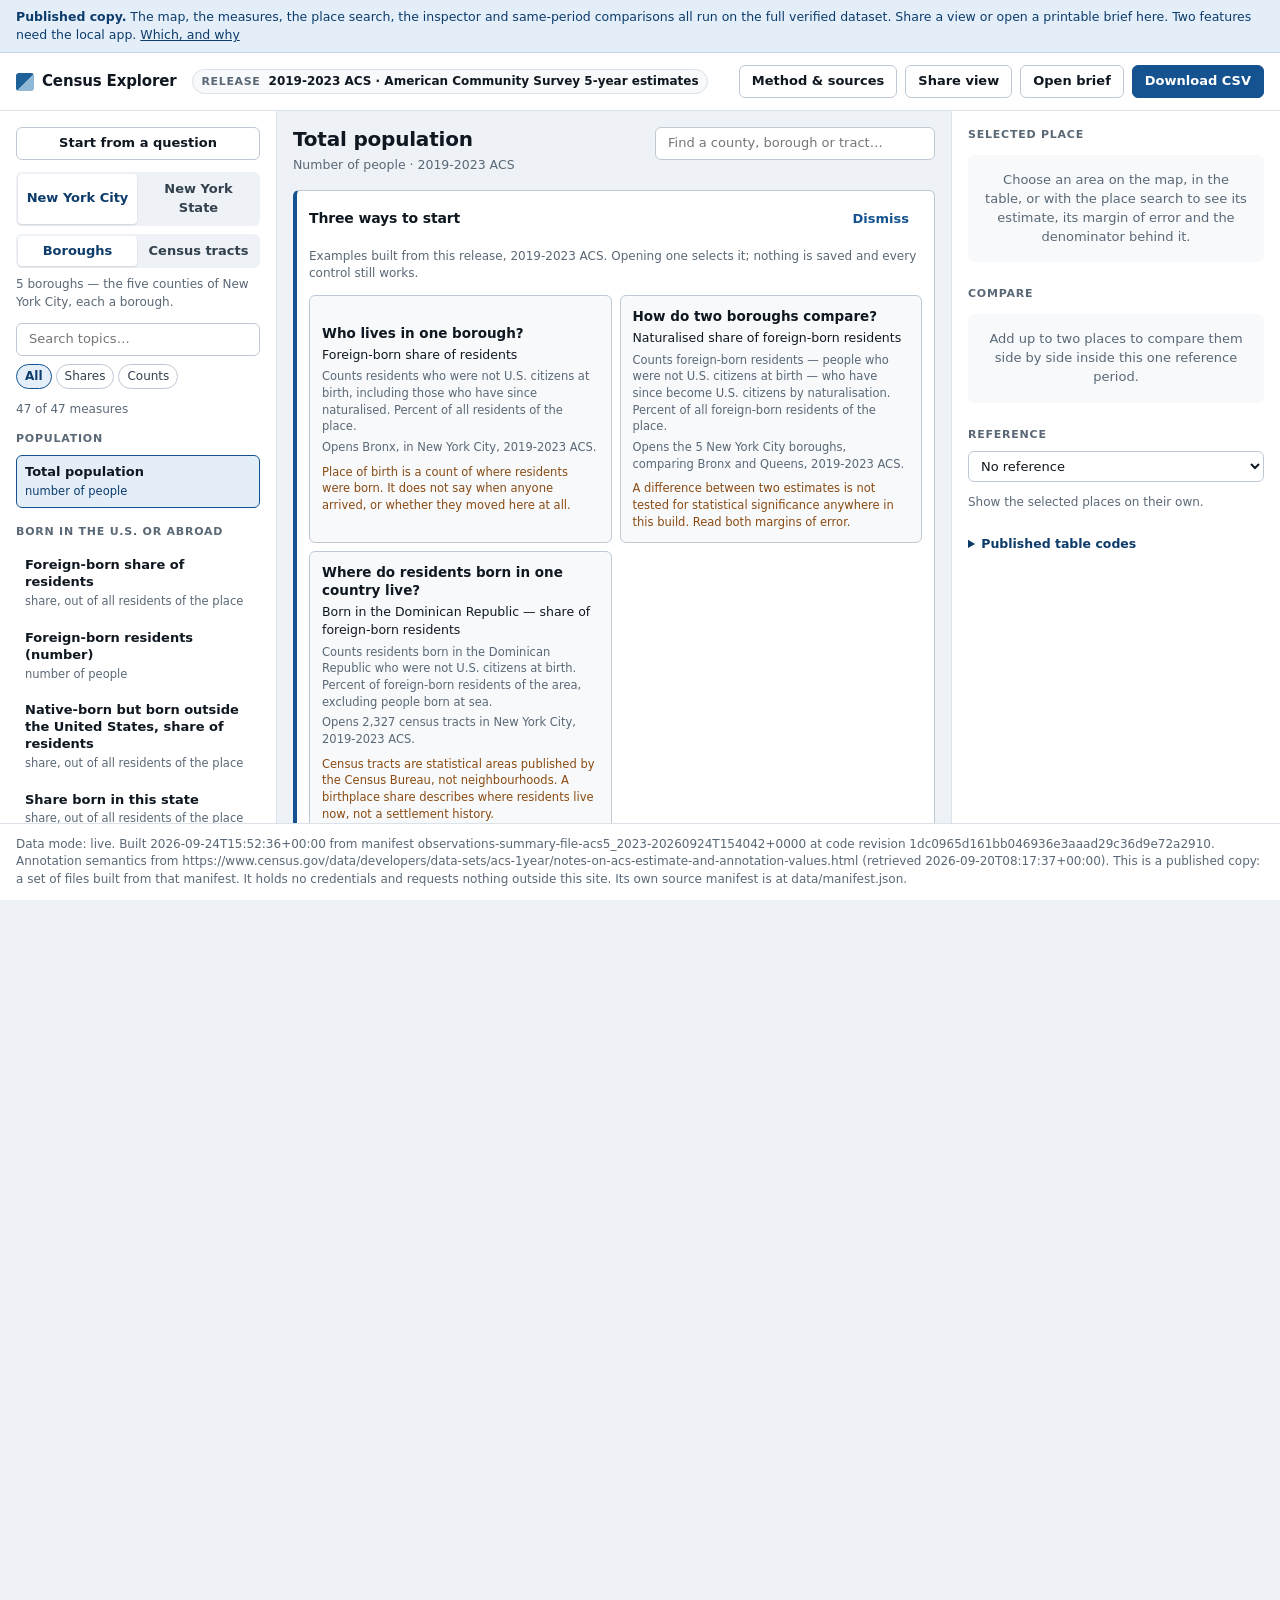
==== commit c5f0c4f2: "Publish reviewed New York State explorer from 1dc0965" ====
--- a/index.html
+++ b/index.html
@@ -10,6 +10,7 @@
 <a class="skip-link" href="#stage">Skip to the map</a>
 <div id="mode-banner" class="mode-banner" hidden></div>
 <div id="static-note" class="static-note" hidden></div>
+<div id="link-note" class="link-note" role="status" hidden></div>
 
 <header class="topbar">
   <div class="brand">
@@ -56,11 +57,23 @@
 
   <aside class="sidebar" aria-label="Topics and measures">
     <div class="sidebar-inner">
+      <button type="button" class="btn starters-toggle" id="btn-starters"
+              aria-controls="starters" aria-expanded="false">Start from a question</button>
+
+      <div class="region-switch" id="region-switch" role="radiogroup"
+           aria-label="Area covered" hidden>
+        <button type="button" role="radio" data-region="nyc" aria-checked="true">New York City</button>
+        <button type="button" role="radio" data-region="nys" aria-checked="false">New York State</button>
+      </div>
       <div class="level-switch" role="radiogroup" aria-label="Geography">
         <button type="button" role="radio" data-level="county" aria-checked="true">Boroughs</button>
         <button type="button" role="radio" data-level="tract" aria-checked="false">Census tracts</button>
       </div>
       <p class="level-note" id="level-note"></p>
+      <label class="field county-field" id="county-field" hidden>
+        <span id="county-label">Census tracts in</span>
+        <select id="county-select"></select>
+      </label>
 
       <label class="field search-field">
         <span class="visually-hidden">Search topics and measures</span>
@@ -82,14 +95,14 @@
   <section class="stage" id="stage" tabindex="-1">
     <div class="stage-head">
       <div class="stage-title">
-        <h1 id="measure-title">—</h1>
+        <h1 id="measure-title" tabindex="-1">—</h1>
         <p class="denominator" id="denominator-line"></p>
       </div>
       <div class="place-find">
         <label class="field search-field">
           <span class="visually-hidden">Find a place by name or identifier</span>
           <input type="search" id="place-search" autocomplete="off"
-                 placeholder="Find a borough or tract…"
+                 placeholder="Find a county, borough or tract…"
                  role="combobox" aria-expanded="false" aria-autocomplete="list"
                  aria-controls="place-results">
         </label>
@@ -98,7 +111,17 @@
       </div>
     </div>
 
-    <div id="scope-bar" class="scope-bar" aria-live="polite"></div>
+    <section id="starters" class="starters" aria-labelledby="starters-title" hidden>
+      <div class="starters-head">
+        <h2 id="starters-title">Three ways to start</h2>
+        <button type="button" class="btn ghost" id="starters-dismiss">Dismiss</button>
+      </div>
+      <p class="muted tiny" id="starters-intro"></p>
+      <ul id="starters-list" class="starters-list"></ul>
+      <p class="muted tiny" id="starters-outro"></p>
+    </section>
+
+    <div id="scope-bar" class="scope-bar" aria-live="polite" tabindex="-1"></div>
 
     <section id="export-result" class="export-result" aria-live="polite" hidden>
       <div class="export-head">
@@ -144,6 +167,7 @@
         </table>
       </div>
       <p id="table-empty" class="empty-state" hidden></p>
+      <nav id="table-pager" class="table-pager" aria-label="Table pages"></nav>
     </div>
   </section>
 
@@ -184,7 +208,7 @@
 
 <div id="toast" class="toast" role="status" aria-live="polite" hidden></div>
 <script src="core.js"></script>
-<script>window.CENSUS_EXPLORER_STATIC = {"base":"data/","base_path":"/census-explorer/","unsupported":{"export":"Exporting a bundle writes files next to the app, which a published site cannot do. The data for exactly this selection downloads as CSV instead.","projects":"Saved views are stored and re-verified by the local Python service. This published site cannot save one, and cannot check that a saved view's inputs are unchanged, so it does not offer to.","selected_benchmark":"A reference built from the places you selected has to be recomputed from the underlying counts for each combination, which needs the local service. New York City is available here because it is one fixed set of five boroughs, computed during the build."},"snapshot":"e9e74842e0e845cb1904308710b7143af18678b0a3ea9867aef24759f1612304","dataDigests":{"data/areas.json":"e44bcf86eadeb6c9762456366dc59e9bc92405444fc31c7209107e4817720d35","data/benchmarks/county.json":"4e2eb28da7a7d48fc0f31775519b89b9a2d9368297913e7a5ae021f1104e0058","data/benchmarks/tract.json":"e6b21bc95064eae7a5e1f5cf3da42735f7d1e429f8489e1660c54b4e10a87af9","data/catalog.json":"4d23f1df90a569183f58b1b78a65677b89e0089ae9609dff8582de2c9a9bb37e","data/dataset.json":"293e9c20311d82f810404d193309ba13ab2a51700c43783b5acc33e8a56e129d","data/geography/county.json":"8e726363027e9fce572bc4ea69e09c328cb0b3d8ec843c8e64d78cecf1f946ca","data/geography/tract.json":"a5bb2c3c66d1155057695bfe2601fddd15a8ff076057bceac7df4a196da2dccd","data/manifest.json":"7ae5befaf20bfaa4a9dc9d22c8f8bd5aafbb175ffa9a4056a8f7781ae48b08f8","data/quality/county.json":"4002cfe352d19b26f3c5e4f0e8acd162704b1f5e6aa76bff505eb98566ed743c","data/quality/tract.json":"4002cfe352d19b26f3c5e4f0e8acd162704b1f5e6aa76bff505eb98566ed743c","data/reference/adults_25_plus_population.json":"b071ff0606c53eb303d189a327d3ef8883e81d602284dc6540d8a4a8b8333992","data/reference/bachelors_plus_share_all.json":"a8fc63ee6c624a4fc92de0eeab10cd21cf30968e161985c8de823028505a2ac5","data/reference/bachelors_plus_share_born_in_state.json":"59ba31fb828fb40772a37411c67bf1b42021546ad18681c4c13ab73bf70201bb","data/reference/bachelors_plus_share_born_other_state.json":"b0de1cbc63d351aff86aa26a1a1a937ffadb1d5d8e948cfea393ba421f0aaae6","data/reference/bachelors_plus_share_foreign_born.json":"92fe6f85e9ff2b1946b3028063eda1cee432796b8226e65ac2005fb5135c9af3","data/reference/black_alone_born_in_state_share.json":"edb6bece430cca1596d4e90cfe50fa5903f0ed37cfb1e6a6b41a269682139ca6","data/reference/black_alone_foreign_born_share.json":"4b350087e1aadcc529801e58f986bdd8ce66a261e1062555bacfa1207e88c173","data/reference/black_alone_population.json":"bdab027962ae8672f8f503a3198ce505f39a88e7a7e9bbc543b10ab53b2e8072","data/reference/born_in_state_of_residence_share.json":"be5e764c38898bb937bab043f9981c0cf470731929d4d6215df70a18676889b0","data/reference/born_other_us_state_share.json":"1c0bc87c6d09530b9f9801b8fad167daeda6dffcf9715bf626102bada6ef9801","data/reference/fb_africa_count.json":"943a5b6cde3214526e519d068fb20fa0227c400f4ecdda72fa22539f0e9c1532","data/reference/fb_africa_share_of_foreign_born.json":"105217eceee1fec1dda9bbdc9728c08ed57035cea3cac4282201f13d1368f466","data/reference/fb_asia_count.json":"c9e1ce9e41fb6d9f16df39568497e2b5fd299972466da124282cf87c9cf2bf74","data/reference/fb_asia_share_of_foreign_born.json":"825075db896b6bdfd478df2f4218d67208c23dae7e4c2602c8d06d997fd5221b","data/reference/fb_bangladesh_count.json":"e0872408f7c206450a677381dd06ff23c1960602c08e136aa4d5cc330408e873","data/reference/fb_bangladesh_share_of_foreign_born.json":"2d2d7d02d3574bbbd56a1cc11feb940886937696aad031c057ff76098addc2f3","data/reference/fb_caribbean_count.json":"e58caa92f2a29aa8d11e8d350253f76ccfa7d1c3151ca2093c3767dfe013e58c","data/reference/fb_caribbean_share_of_foreign_born.json":"700b75745222ba0a4f5073f9620cabee5ace93983a39b43e2541159d1abb2c25","data/reference/fb_china_count.json":"5dc5ea3e01438d7530b7489ef763db1578eb0a7740680e0146d7a38ccd9b3401","data/reference/fb_china_share_of_foreign_born.json":"5b00ae758a2a43d9d2304dd391135c7013b19771066ec82b24c6dadeec222ad4","data/reference/fb_dominican_republic_count.json":"4eebfc881c101b0acd1db9341a1536c53de2a37354314da56aff4ed1112c75ea","data/reference/fb_dominican_republic_share_of_foreign_born.json":"8c6b023837b74397cd1ca4ad1b6ed16f44754a336447a217fa542a5c6080c9d9","data/reference/fb_ecuador_count.json":"03ff27b8d34e436e06b832f7059b6501a80807a84d2fbda0089fc9b28b444344","data/reference/fb_ecuador_share_of_foreign_born.json":"ce431cc4a11e5f6c060bc8d5f41996288511ce61f4b8d943e75c12891f3f3cb5","data/reference/fb_europe_count.json":"9f16750196de7c628cf493882478dfb4f53f8a6ac586a642e0270c57394a517e","data/reference/fb_europe_share_of_foreign_born.json":"d483e9f2f5b55201bc4e47edef8df62307d225b328d5927d40ca83b45f228a24","data/reference/fb_guyana_count.json":"ed482cc76c447c81435609ae4cb07b86e919dd885d8b18e0e86d00a03e0cea43","data/reference/fb_guyana_share_of_foreign_born.json":"e4f86f9f6f72408cccf8899c24bcb9ddfb74dc7dcf368ad5643ac150a1e0ed56","data/reference/fb_haiti_count.json":"3105d4f81f25ceb0a6a3e76940e7e15021ade573695d16e4b30438a1d4f12799","data/reference/fb_haiti_share_of_foreign_born.json":"9db3e906eedb597cacf5cb4c372b4a0308973fc66b6098ba2c6965b1ce1e5a54","data/reference/fb_india_count.json":"6199fcf3c9207851f2c7d7ffcdd9721cebd62290688208f651ad798a23357460","data/reference/fb_india_share_of_foreign_born.json":"bb6f4b4e0de2002075db1711c7a7d719a5d5f4e9e209ea03f3e02d1ced1deb47","data/reference/fb_italy_count.json":"ffe22c32c57c986fecfec5d6d99368ae5b9a7007631b8d7f5bcaf2262a100d8b","data/reference/fb_italy_share_of_foreign_born.json":"f60db339405fcca071cc3bf93f1f44f9e1aefa2414ee97a74fda7687496ff645","data/reference/fb_jamaica_count.json":"138e78b0f0cf5086ade7ce73934c5728703dd2c727a49a25f209fe095e090f20","data/reference/fb_jamaica_share_of_foreign_born.json":"b46fafba515b803f8318794c1014838011eca8702fb0e763433f3893d4255132","data/reference/fb_latin_america_count.json":"52a418d20f8c300ea6b9306035d737b1024c524e3a93c1598c9a73ce70431538","data/reference/fb_latin_america_share_of_foreign_born.json":"176b27a06ee23e80c249905593854f246f9300e571eb8c9f2d840ea718b5d013","data/reference/fb_mexico_count.json":"bd8a582484bdbea21d8560d34b459b41fcf9ca047e3aa2d1c650fbcef173b98d","data/reference/fb_mexico_share_of_foreign_born.json":"cb554ef88a45705ab2a6e834db8f51cc21b907db06cfbadd38a9dd48103e814e","data/reference/fb_poland_count.json":"2771353e6224efc8f1c47a5d85e9dc326fc54deaacc95e79ebc3df30b6da781e","data/reference/fb_poland_share_of_foreign_born.json":"1034090fcf6645826a0973e77025d9dc113d06b963f6fb87c974909917885587","data/reference/foreign_born_population.json":"b3360132644a817f0e2f9146bc6a9f89ffc8f6a5ff985d0cf3bfa95c3533154c","data/reference/foreign_born_share.json":"3b3b77dfbdebb0512be2ac5f5084acb4cd18f2135ec0e44a04777d200879d262","data/reference/native_born_outside_us_share.json":"7479df7b2bb5cda18d548f2bba462cac2dbcab87ce017c5fbeea828676dacb09","data/reference/naturalized_share_of_foreign_born.json":"7f45afb6911180100c1b74c4a71c374a2503593f7d27364f5359a98140d94dbe","data/reference/total_population.json":"30c691f3e4b06fcc944857409638ac30901c86b22f02f12fdd3b48f01d0c799f","data/status.json":"0747b87acc3da7c666f51cfce727645f3e43a539eb517a34732acc5221ebb39b","data/values/adults_25_plus_population.json":"d3e10483579af05a19154d12f895c7a2f7ec1b5b21949d788ae815c02d79da38","data/values/bachelors_plus_share_all.json":"209fd5949e7a3654541df8f53db9ea16f2c162ad7cd7c9d63173977a7405a7f3","data/values/bachelors_plus_share_born_in_state.json":"3ca64c9a2a1d36370c1967a3abbf0d476eaca6a8f84c2e58b1be362370f17479","data/values/bachelors_plus_share_born_other_state.json":"27563c279a301d78f7b8d231b6a37f0fffcf5192cacf2b8d494b301aec31921d","data/values/bachelors_plus_share_foreign_born.json":"4dbc801b1ebaa9df80153114c1b7eb68295d994ddcab1f68ca08b84fde6d6b89","data/values/black_alone_born_in_state_share.json":"1d157d6581bfe56f80bd67a608498928fac086aac669e6447dff2ec140fc9016","data/values/black_alone_foreign_born_share.json":"598771f05c07163b93311ba9c18a511bff509cd12243e632ef62530fc0e9d25b","data/values/black_alone_population.json":"813a746c8fdb3353864d94248e2c7bd84ece4e6f9eb925a7d7cb253b669ce381","data/values/born_in_state_of_residence_share.json":"343c3357a95b6579c55c424a50a088cc5c0e3a82d25cb34db05eb548d8d25485","data/values/born_other_us_state_share.json":"ac4104938fb42ccd4e38ae8878b900dd8d6e812082a851c04c3b412ca755a9c2","data/values/fb_africa_count.json":"bceee316666235c580ea49350e79bd5f517403b3c7a3fce98c4e373530f0883a","data/values/fb_africa_share_of_foreign_born.json":"946787dbaeabd87fbb2e46f22799c3064991b938641d8b99e5db2a2741b26308","data/values/fb_asia_count.json":"3830f590d00298cf45dfe54a0f5df30bee05b1aae3ce06de069389e94b066c6e","data/values/fb_asia_share_of_foreign_born.json":"aaa478b9593fb57b1433552e09e97ed053905e926a917160c5356f834af5fb01","data/values/fb_bangladesh_count.json":"361581a7feb0cb350376db2464228fe34cd256412f7c5049e780fadd61d247c6","data/values/fb_bangladesh_share_of_foreign_born.json":"9fe4940daf51beac1f55c5aeee1c40a20d4f019634a5f2285f57fc3ec217dd97","data/values/fb_caribbean_count.json":"9227936e625606387e705eea91a8b287ed050a49f1e61f70bcec7e0c5aa3cad0","data/values/fb_caribbean_share_of_foreign_born.json":"c6c6461d73ca73dfc93758bb0268b409c7038204858afe4f1daccec675ef48d0","data/values/fb_china_count.json":"a40963f237b73a040f13e1ab6b224aa8b1c24ac6c934bae42b3b4e43554fe998","data/values/fb_china_share_of_foreign_born.json":"e3327978d10cb06f5c2a5f5fd2ba66b62ce0ced4b176a0ebe57746f4c86d9e38","data/values/fb_dominican_republic_count.json":"bb930640cc2db6917a7b3217dd17ae511496837322e2e32263fd32efe205d3a6","data/values/fb_dominican_republic_share_of_foreign_born.json":"d6588554fd9c3dfc186619be077c85e73277617bc89a6f53c31f1e03f907326a","data/values/fb_ecuador_count.json":"ecc0865f884cb1d69302bd1fce127b1c612c9829fcc4fa7b897dd39facc587a4","data/values/fb_ecuador_share_of_foreign_born.json":"1e5360948400ba9fe449ca85fb483c9b2e1449ee3e21db3a0eff77f908ca43a1","data/values/fb_europe_count.json":"bc07b8a4f86d24fa75fbac73da8121159cad693508448c269036133ca8e2b802","data/values/fb_europe_share_of_foreign_born.json":"ce21692d73492de9224207334a9edd227bc90fb1930f21e86f2577aff8cd4e26","data/values/fb_guyana_count.json":"d9305750e99ef79b856ca9503f07b3621330d79be0f7c0f489c32c08e55a0566","data/values/fb_guyana_share_of_foreign_born.json":"0bc0b151aecb333f2cc36f54ca25d2a8c9aad343b31ef63994cd9d2487fbf1e5","data/values/fb_haiti_count.json":"483e6cfb39c2e02a269bde5b8b0765583bca4a6fbe9dc9fcc4f0b93f0a6aedb8","data/values/fb_haiti_share_of_foreign_born.json":"b1572d6108998f3a0c8cec5c71feee3d02dba438c59a04dd34e43dcd53cf5ee3","data/values/fb_india_count.json":"5bf962b8b9e877637966badad888abf6be434c34c189eb98a5e45f467602d52e","data/values/fb_india_share_of_foreign_born.json":"17bd221f9ae60f167a089bf9dc188617026d1891b473a226b1126123b4d025c7","data/values/fb_italy_count.json":"1d155d3548e489ccde6af251ee807203b1ced736c2a6fe38941da8a7b855f274","data/values/fb_italy_share_of_foreign_born.json":"ae15c513058d39984b1252badcbc11480799771b975215578727b18f89d8cf63","data/values/fb_jamaica_count.json":"9d939315bd7e090ead49ddbcb0902b99d4bfb33b4f7470949506d13840449717","data/values/fb_jamaica_share_of_foreign_born.json":"39a4a45134c2afe509afface693e2b6293a08a5d200dbbfb32e860778e898004","data/values/fb_latin_america_count.json":"ae52c6183ce90fe9f60e32f8ddc8a5049e9348a36a8fa1a8e661f3196cd0ace2","data/values/fb_latin_america_share_of_foreign_born.json":"0cabcd22477e8687102711a354a63467e4150cee1deb9bfddd1cf028b5ef7904","data/values/fb_mexico_count.json":"1c16f1b359527ae407bc79ac38fae42df00a0f055940ca7f5a8542f2440ba8a0","data/values/fb_mexico_share_of_foreign_born.json":"77be54bd4df71020cae90e678409f5e561a5f4353a739bffd9a1facac42e8e39","data/values/fb_poland_count.json":"c9f977078fa2751b847f8547216e52dc4b2bf8c084e3a575d15716e4b5fa7b1d","data/values/fb_poland_share_of_foreign_born.json":"452d8fdfb226e566e271a4bc09c3204f104b05b1b78c2e891d7e1b6867acb099","data/values/foreign_born_population.json":"57bb700d3d3b9f4748e5fb54651209d9379a230300a12395ab4a6725df4dfe72","data/values/foreign_born_share.json":"10ddb5ded16418989e4b54ef6688b669349f5652186e9bfe9bea58221adab293","data/values/native_born_outside_us_share.json":"dc365a4c5622fc12170a2409f4ec9a651893118299ed0d2c881b265516615aac","data/values/naturalized_share_of_foreign_born.json":"1c64f1ceb6d0c93827aaa11bbe26682913f0692f92e0354ae0b2cbcaf8ccd3b9","data/values/total_population.json":"80652891f6225d8c2e0d91603f3da241dd6b30f062c8fd521455d3cbc2c67671"}};</script>
+<script>window.CENSUS_EXPLORER_STATIC = {"base":"data/","base_path":"/census-explorer/","unsupported":{"export":"Exporting a bundle writes files next to the app, which a published site cannot do. The data for exactly this selection downloads as CSV instead.","projects":"Saved views are stored and re-verified by the local Python service. This published site cannot save one, and cannot check that a saved view's inputs are unchanged, so it does not offer to.","selected_benchmark":"A reference built from the places you selected has to be recomputed from the underlying counts for each combination, which needs the local service. New York City, New York State and each county are available here because each is one fixed set of areas, computed during the build."},"snapshot":"bb4b31d6f70f2de006b327f0f6d1c687153bed3ffe5b57ee8c30456b4a587d3f","dataDigests":{"data/areas.json":"0201eb487696dd76f104d7b6382574ed28fdd9cd8755bf30be40af2120da5da9","data/benchmarks/county.json":"214344e645ea90f93280b3f23890690a5ee8c2da66c11a5c1dd4aadcbeb34b05","data/benchmarks/tract.json":"378f1f4a64277dbdd6b720ccb5ff696d720713dfe05916ab93afbb1da5608a2d","data/catalog.json":"4c9f81df98545aa67f84441a646273a57812c2bf82f329f35b789839cc9fc08c","data/dataset.json":"ea9a5bae790cd5ba858cc16b48cc0ebd48be96bab8e9f36f3ddc8e58abd9a229","data/geography/county.json":"318049bc08907163c4a3d76cc977068bcc28504ce283b3260c0ee17ae311700e","data/geography/tract.json":"50a3335b50605ca105d818d0fda417e92dd5632c23988ce9894703f1dfc8a15b","data/manifest.json":"789b0aa4b3879aa9aefdabafc7bb3199e59ca0a4e26355d6e527e2f8526eb3ae","data/quality/county.json":"4002cfe352d19b26f3c5e4f0e8acd162704b1f5e6aa76bff505eb98566ed743c","data/quality/tract.json":"4002cfe352d19b26f3c5e4f0e8acd162704b1f5e6aa76bff505eb98566ed743c","data/reference/adults_25_plus_population.json":"2063a0efbeaa02353e3ec400f1ccf6f3ea5f09e3fc4b495c4ed22b0936721119","data/reference/bachelors_plus_share_all.json":"3e43c4ba916ab06ded90c4abccd0730861ddce8f9361f2e8bc98b583d450ec6c","data/reference/bachelors_plus_share_born_in_state.json":"4e65a9b1bce96eef6a179eea0efaaf8884dbbf5554c729a34d3332a3b145308d","data/reference/bachelors_plus_share_born_other_state.json":"b3981ff53d71a757762337cddcbc8c3a12b96dc343617bf835af6fb1e05d1f03","data/reference/bachelors_plus_share_foreign_born.json":"69d9c7a44c843a8efa7f32bd9e01cd87f4aa499d895dca38798ae1685d0a94d0","data/reference/black_alone_born_in_state_share.json":"ba742292ba7faa3e05411d1bbe231df032b8edec39d49a1d7330b0f9986ecf1c","data/reference/black_alone_foreign_born_share.json":"327f9f42a65e98b235b6c48ca55ed2903b824c80948f2266f7625bd2badbc34b","data/reference/black_alone_population.json":"a71d3e1fb6fcd6b09d604df99c7b2b75dde5d546097580cfc7ad999dfca97a9f","data/reference/born_in_state_of_residence_share.json":"77fe5d2df0d4a09c37267f1297c463d8e4920c11bd3068d24b84aca026cee7d4","data/reference/born_other_us_state_share.json":"60a08180330ffd4925883d669efa2c5ba93c52e2ecac8dd5052f024d053cded8","data/reference/fb_africa_count.json":"cc52b434f09db1c6c22829a1e034257d31213c279d96bdecc65394a430446728","data/reference/fb_africa_share_of_foreign_born.json":"69dee3fc37d21fdb5bd540d8cc0d515c706a3b17a5eb8841728c2f116d8d3b3f","data/reference/fb_asia_count.json":"621e24f889f9fda4cf7a23831fcbf68f2a8feb297f94b9d998921cb28d2b5c2c","data/reference/fb_asia_share_of_foreign_born.json":"503d236ba3ca2afbf1b41d88cd26ecd0c316474a5a92c27bef861ab997c59b45","data/reference/fb_bangladesh_count.json":"7a314442e76897795c02a1243a46faf381ac4bf600637a2cb37e6b9c778eb396","data/reference/fb_bangladesh_share_of_foreign_born.json":"87ed6acf4941ad1932b536dd9585a0a16c5de17a2e27b4a1982dedeff0177c88","data/reference/fb_caribbean_count.json":"f098089b865a14130cd2a8b2512302120706c8d0ed0e86e9c2faf4a2203ff151","data/reference/fb_caribbean_share_of_foreign_born.json":"43d2d5b1af01627724fc7b6271200a6095db2dff222c136397199a52e379e38a","data/reference/fb_china_count.json":"f78162a7d1aaa2ae40d9aaef26d3edf3bc767b38db0c9ab01f142fb10ecfc8a0","data/reference/fb_china_share_of_foreign_born.json":"f886efc0bcb7c811eb114b1dff91bf0801c608f3e51a3d8d07f352b8375926e1","data/reference/fb_dominican_republic_count.json":"3712d1b82ec205ea28fb5fd69c6fa2eb90fdc994d0f1a8470a08877905e29135","data/reference/fb_dominican_republic_share_of_foreign_born.json":"77c09c4cfd97cd3682f23b6d2bc457afc882f64a9c043da8a4a591d17187dc05","data/reference/fb_ecuador_count.json":"32ed75ffea2eb9d7b082935a32d68d11cb9e6898aa5c94419b04db6033123acc","data/reference/fb_ecuador_share_of_foreign_born.json":"d17ad1d1e899ef80cec137fe06c8a934da6adf8c14e6fe17376d1245aa18825f","data/reference/fb_europe_count.json":"c21b0c1dbb5c9fbdfba4cb8418bc046327bf7459e9c54ae00b6ce938e6e8c798","data/reference/fb_europe_share_of_foreign_born.json":"6325fe68d396ad9b24e28d452af69cad4de4250c23a7b7db7b2742eca3df468e","data/reference/fb_guyana_count.json":"9a8ba35de912a3fddc4bbb71f8f8a89e0da9ba506a5c63a907c3953e4544788d","data/reference/fb_guyana_share_of_foreign_born.json":"636bfb29eea8d5226f5d801b9f0d3f979f8780d7e144179856d0654df3ef234a","data/reference/fb_haiti_count.json":"ec476ce4383966f4b2673887592fc92061288f442dab074ef4a0f1772237fafe","data/reference/fb_haiti_share_of_foreign_born.json":"89ba9c45e1aa7344be4bbb51eec4379155d11766018ca9907649753d351e6cb1","data/reference/fb_india_count.json":"2b737ca007b1193dc1036efa4efc2ee7d338bac928a977f6691eca4dc0f999d0","data/reference/fb_india_share_of_foreign_born.json":"0ab0c826e7f7b67337e6d5b09000d73723f85166d5de3f5918f8c0bd0d349331","data/reference/fb_italy_count.json":"6c317b91bee22be7cda75bf69cb271c95c554a37336ce0a4eeed04b80150de7d","data/reference/fb_italy_share_of_foreign_born.json":"71ff299ded978927056efc08b9096be99b145c9c8e9b118c68bd4e4f3d605920","data/reference/fb_jamaica_count.json":"dc2313c223e80c884b3505ffe6ba669160c7a52f65e4ad28fa3f290d89fc826c","data/reference/fb_jamaica_share_of_foreign_born.json":"bf8e46bb304175906ee0e2bfd0408c4ab1d1e9c32e66e961189cbf8d1d6b0cd1","data/reference/fb_latin_america_count.json":"3a024c5fdae16b0ea9439d3543bec83a4309ff81e7ad9c9918c986b9db0ddb55","data/reference/fb_latin_america_share_of_foreign_born.json":"53b13a9c95807ffd4ef5c022a32f80a2455013e80cb4c4e6535b1d3677a4b158","data/reference/fb_mexico_count.json":"bebff96a56681b82fb9a7429283bc1793d2fd296be974d15d3acf72d86a55ae3","data/reference/fb_mexico_share_of_foreign_born.json":"d000ce6dea9d898ffa231177c1911014e8882dc681130340fa40bb0af3ba412c","data/reference/fb_poland_count.json":"004d7838bb0259bbda0e3dee61ed285f83c854f75ffa7ac7e10e6e6e6c694f6d","data/reference/fb_poland_share_of_foreign_born.json":"190a4fe77a7f89a660138519655a0f9a6435f6ee1a831d12656bac82aca73d91","data/reference/foreign_born_population.json":"ed2dc8622ff5525f0445217e280bfa2c6e643e8a46b4a48937224a2d6a95f654","data/reference/foreign_born_share.json":"c8e517b0fcde78c27ba7323640e6fba35332b10221e9fee7b42431eb701bd4b7","data/reference/native_born_outside_us_share.json":"863fea21dd96251708f99b6423a3071abb9c5a2fd4adaee38e0c6f1f8ed427ab","data/reference/naturalized_share_of_foreign_born.json":"8bc144cdf9bf4e0690cc7a8e7856e91be35078e40441f986374225c2e1730673","data/reference/total_population.json":"730773ba74e953a19526bc0f6f95c14e6349e59e7bed08e057082f2116ce9bc4","data/status.json":"b54ad35f1c2371c8e083c8e2596ed32459a602f4e0cd42145d72986ebfc37745","data/values/adults_25_plus_population.json":"726f98fc475c90ef7a421533089f1dd1e44c24df6e068818ed719d9ecdec1933","data/values/bachelors_plus_share_all.json":"69e5f9206b1181370c25159554d9ce69cc65aa5763b53213f94c131a7a63caaf","data/values/bachelors_plus_share_born_in_state.json":"9699529789aed23be5c99f105cbb0dcfc3363d63b52857ecdf10ddd0e67765ca","data/values/bachelors_plus_share_born_other_state.json":"26d61c1339d94331962923e616d353bf100cb1f258b9a3472032881ca4b928ac","data/values/bachelors_plus_share_foreign_born.json":"3e41d5e4a1de3bb983cc0371d28339e54fabd169390a889f89f1167386d599d2","data/values/black_alone_born_in_state_share.json":"32d30ac4d733364583690651e294c92743e06b26022750061d0bf036a52195c4","data/values/black_alone_foreign_born_share.json":"5cce480ff74bc3ad2c06bf540026573bee80b27229b3ed8806b2fea6379c5762","data/values/black_alone_population.json":"f9b7f0d430b161fee5b2bae2b87f1f3aa9afc217b10202e71183373a57826a09","data/values/born_in_state_of_residence_share.json":"b04839b5d39ee2ece9c2d5d2064f6914c60317113a99a19a8770c1af4e17dd97","data/values/born_other_us_state_share.json":"f133067bad0e99b5a24ad6a8d7c5e7b05036c208a399852f3a46b95a9cb669f7","data/values/fb_africa_count.json":"c3ef14ec732c377d09e2a5e0ee399145e92b38b3474ee60926ce82efa419fe07","data/values/fb_africa_share_of_foreign_born.json":"d0d15c146da158a1740735a06197d21faf3fda17beb45330da741da683cd761d","data/values/fb_asia_count.json":"502db60b5dbb82b565c30dcb963d4c82108ca34c96a7712cb5c7004b941e80b0","data/values/fb_asia_share_of_foreign_born.json":"4aec67ea039a3ab460120cb828e76842b7230995c35a8f992b1603b3138f1e7e","data/values/fb_bangladesh_count.json":"67e165420900bf08be9be24c96c567efdf259af1340967e072f435667ea894a4","data/values/fb_bangladesh_share_of_foreign_born.json":"33739941d87fc0fc581b2c5466a65c1c33b76f1f01ab23cfeaba4b31b64a6f0e","data/values/fb_caribbean_count.json":"53a076075838ec39e50f424312d3fdb969bd47e1df64be3c932ffd2a7bbd261f","data/values/fb_caribbean_share_of_foreign_born.json":"74ce0280fee5bb0ac07c3ed7dd8d64feb0137aea4bba9e98ea262b5089066f16","data/values/fb_china_count.json":"7276ff53db9f668a757192fb331a58e2259cf8661a3f4a10df8a0e53dd06cfab","data/values/fb_china_share_of_foreign_born.json":"4aedd2aa03a7a7b733ec9fd44f6802e78e42deca7a243cc4ff820d868a3a67e5","data/values/fb_dominican_republic_count.json":"956f764031a2ea56cab7b2e546b10debddcb57d32ca832c22f977fd77f45601c","data/values/fb_dominican_republic_share_of_foreign_born.json":"67199848b5528f8c4158be032cf43081611b699780dc0c6cfe6fe16332a2762a","data/values/fb_ecuador_count.json":"601e6f0ea8f450be91131dc4520648bc14e9b1dd45ec09c0cd1cf12aef51b0d4","data/values/fb_ecuador_share_of_foreign_born.json":"fcf1a91efbc7a8cad49062aac201aa91a7fddb239c9eb724c945d6b265b57936","data/values/fb_europe_count.json":"7a5bef6103daa8e01544bfe49561fd1669e8445096feae8bec624779cef89985","data/values/fb_europe_share_of_foreign_born.json":"910798106eebb030e9e28d20419e8602465818a65c1c264753a6e1fe9740044a","data/values/fb_guyana_count.json":"2f31da8efbe93f976611523eb912de009e468148cb848e4d74d38d61c2a71ed3","data/values/fb_guyana_share_of_foreign_born.json":"cf76e5122f52bd7fd6a629cd84f89d278fb75bfd759f9996b454e5ca33119d1c","data/values/fb_haiti_count.json":"43edd3aede8dfd3692fb1e5daacd0182368e2b0b8a36da3c9389c210122bae97","data/values/fb_haiti_share_of_foreign_born.json":"2cd238e9fdd7c4a6e6a24cd976edd350eda5a0ba0fe0c094dc0fbbd3a8bb3cee","data/values/fb_india_count.json":"4e7b326b160ca08fd181d3184f1b32942406ad3a8a94e99fd7a5688eebf61e48","data/values/fb_india_share_of_foreign_born.json":"a82ff1910d1f6218f8b08b82baa136626d399caf0d04c609ea12c6fb4b4fb98d","data/values/fb_italy_count.json":"05a75163b0c6cb8a5088deebce752c90a6c86fd5e60d4b221ff7005401aec7b7","data/values/fb_italy_share_of_foreign_born.json":"69e700b303101b36014d6e6720e201a9ea64496ac1e1151726f321f4af60b7a0","data/values/fb_jamaica_count.json":"b216ab22557e24e891f567e2374a31598806f0e1ff0993fd7c61d8cd78b43253","data/values/fb_jamaica_share_of_foreign_born.json":"b47c7e49be96323100065b85bb0ddc575e3916e1358a536776bc4e464411026e","data/values/fb_latin_america_count.json":"a91d0c8daf0bde93013407292996a4db0740874a64a86be07d8f728d005a70e5","data/values/fb_latin_america_share_of_foreign_born.json":"4613c0ee58c082329f385ebea5d55b519f994f12e6778da288a07c0ffa05c810","data/values/fb_mexico_count.json":"0e91857fe23dfa4568195e69f93d2c0b21df7add1bed14b7ed771928863a11c0","data/values/fb_mexico_share_of_foreign_born.json":"3af59f61e64de92710a3cb5168a993b92d229465d39358e15877e81019244bb6","data/values/fb_poland_count.json":"9b3c3bab548c1174eb9e908d61dccf632b07db4f34e194620df89604a5b4df9b","data/values/fb_poland_share_of_foreign_born.json":"14340f53af024a38dd19d9c142c88bbe05048b83c048a778c016efe0de512a8f","data/values/foreign_born_population.json":"b96f77e7a3decd32d599e49902505d4d92d1184563d0405f3a051b44f471984f","data/values/foreign_born_share.json":"a7e205690bd47ce01b6ddbc7e943b36bf2175c23a11f9a18e22381e4e28540f1","data/values/native_born_outside_us_share.json":"eb54d3b7cc1003202f96bdb0e73e71b3167123fb3d84332d4418aab97ec4a1fe","data/values/naturalized_share_of_foreign_born.json":"b884746e1585d512e7333c7258ae22eb03d46ae396f37966ab7baa3457c05744","data/values/total_population.json":"c342ea58505da30a04a0f31b2fc45088f6ed17ed8341b60a7be01dc401e21cfa"}};</script>
 <script src="static.js"></script>
 <script src="publish.js"></script>
 <script src="app.js"></script>
--- a/app.css
+++ b/app.css
@@ -146,6 +146,14 @@
 .static-note ul { margin: var(--s2) 0 0; padding-left: 18px; }
 .static-note li { margin-bottom: 3px; }
 
+.link-note {
+  background: var(--warn-soft); border-bottom: 1px solid #e6cfae;
+  color: var(--warn); padding: var(--s2) var(--s4); font-size: 12.5px;
+  display: flex; gap: var(--s3); align-items: baseline; flex-wrap: wrap;
+}
+.link-note strong { font-weight: 650; }
+.link-note .btn { margin-left: auto; }
+
 .startup { padding: var(--s6) var(--s4); }
 
 .save-panel {
@@ -187,21 +195,55 @@
 
 /* ----------------------------------------------------------------- sidebar */
 
-.level-switch {
+.starters-toggle { width: 100%; margin-bottom: var(--s3); }
+
+.starters {
+  background: var(--surface); border: 1px solid var(--line-2);
+  border-left: 4px solid var(--accent); border-radius: var(--radius);
+  padding: var(--s3);
+}
+.starters-head {
+  display: flex; align-items: baseline; justify-content: space-between;
+  gap: var(--s3);
+}
+.starters-head h2 { font-size: 14px; }
+.starters-list {
+  list-style: none; margin: var(--s3) 0 var(--s2); padding: 0;
+  display: grid; gap: var(--s2);
+  grid-template-columns: repeat(auto-fit, minmax(230px, 1fr));
+}
+.starter {
+  display: block; width: 100%; height: 100%; text-align: left; font: inherit;
+  padding: var(--s3); border: 1px solid var(--line-2);
+  border-radius: var(--radius); background: var(--raise); cursor: pointer;
+  color: var(--ink);
+}
+.starter:hover:not(:disabled) { background: var(--accent-soft); border-color: var(--accent); }
+.starter:disabled { opacity: 0.55; cursor: default; }
+.starter .s-title { display: block; font-size: 13.5px; font-weight: 650; line-height: 1.3; }
+.starter .s-measure { display: block; font-size: 12.5px; margin-top: var(--s1); }
+.starter .s-meta { display: block; font-size: 11.5px; color: var(--muted); margin-top: var(--s1); }
+.starter .s-caution { display: block; font-size: 11.5px; color: var(--warn); margin-top: var(--s2); }
+
+.region-switch { margin-bottom: var(--s2); }
+.level-switch, .region-switch {
   display: grid; grid-template-columns: 1fr 1fr; gap: 2px;
   background: var(--canvas); border-radius: var(--radius); padding: 2px;
 }
-.level-switch button {
+.level-switch button, .region-switch button {
   font: inherit; font-size: 13px; font-weight: 550; padding: 6px var(--s2);
   border: 0; border-radius: 4px; background: transparent; color: var(--ink-2);
   cursor: pointer;
 }
-.level-switch button[aria-checked="true"] {
+.level-switch button[aria-checked="true"], .region-switch button[aria-checked="true"] {
   background: var(--surface); color: var(--accent-2);
   box-shadow: 0 1px 2px rgba(15, 23, 32, 0.14);
 }
 
 .level-note { margin: var(--s2) 0 var(--s3); font-size: 12px; color: var(--muted); }
+.county-field { margin: 0 0 var(--s3); }
+.county-field select { width: 100%; font: inherit; font-size: 13px; padding: 5px var(--s2);
+  border: 1px solid var(--line-2); border-radius: var(--radius); background: var(--surface); }
 
 .field { display: block; }
 .field > span { display: block; font-size: 12px; color: var(--muted); margin-bottom: 3px; }
@@ -270,6 +312,7 @@
 .place-results button:hover, .place-results button:focus-visible { background: var(--accent-soft); }
 .place-results .r-id { font-family: var(--mono); font-size: 11px; color: var(--muted); }
 .place-results .no-match { padding: var(--s2); font-size: 12.5px; color: var(--muted); }
+.place-results .r-where { display: block; font-size: 11px; color: var(--warn); }
 
 .scope-bar {
   display: flex; align-items: center; gap: var(--s2); flex-wrap: wrap;
@@ -277,6 +320,35 @@
 }
 .scope-bar .scope-text { overflow-wrap: anywhere; }
 .scope-bar:empty { display: none; }
+.scope-bar { padding: var(--s2) var(--s3); background: var(--surface);
+  border: 1px solid var(--line-2); border-left: 4px solid var(--accent); border-radius: var(--radius); }
+.scope-bar strong { color: var(--ink); font-size: 13.5px; }
+.scope-bar:focus { outline: 2px solid var(--focus); outline-offset: 2px; }
+
+.table-pager { display: flex; flex-wrap: wrap; align-items: center; gap: var(--s2) var(--s3);
+  padding: var(--s2) 0; font-size: 12.5px; }
+.table-pager:empty { display: none; }
+.pager-status { margin: 0; font-variant-numeric: tabular-nums; color: var(--ink-2); }
+.pager-buttons { display: flex; flex-wrap: wrap; gap: var(--s1); }
+.pager-size select { font: inherit; padding: 2px var(--s1); }
+#table-body tr:focus { outline: 2px solid var(--focus); outline-offset: -2px; }
+
+.pc-outside, .slot-outside { color: var(--warn); font-size: 12px; margin: var(--s1) 0; }
+.compare-chart { margin: var(--s3) 0; }
+.compare-chart svg { display: block; width: 100%; height: auto; }
+.compare-chart figcaption { margin-top: var(--s1); }
+.interval-chart .ic-grid { stroke: var(--line); stroke-width: 1; }
+.interval-chart .ic-zero { stroke: var(--ink-2); stroke-width: 1.5; }
+.interval-chart .ic-axis { stroke: var(--line-2); }
+.interval-chart .ic-tick { font-size: 10px; fill: var(--muted); font-variant-numeric: tabular-nums; }
+.interval-chart .ic-axis-label { font-size: 10.5px; fill: var(--ink-2); }
+.interval-chart .ic-label { font-size: 11.5px; fill: var(--ink); }
+.interval-chart .ic-interval, .interval-chart .ic-cap { stroke: var(--ink-2); stroke-width: 2; }
+.interval-chart .ic-point { fill: var(--accent); stroke: var(--surface); stroke-width: 1.5; }
+.interval-chart .ic-row:nth-of-type(1) .ic-point { fill: var(--cmp-a); }
+.interval-chart .ic-row:nth-of-type(2) .ic-point { fill: var(--cmp-b); }
+.interval-chart .ic-hollow { fill: var(--surface) !important; stroke: var(--ink-2); stroke-width: 2; }
+.interval-chart .ic-missing { font-size: 11px; fill: var(--warn); }
 
 .export-result {
   background: var(--surface); border: 1px solid var(--line-2);
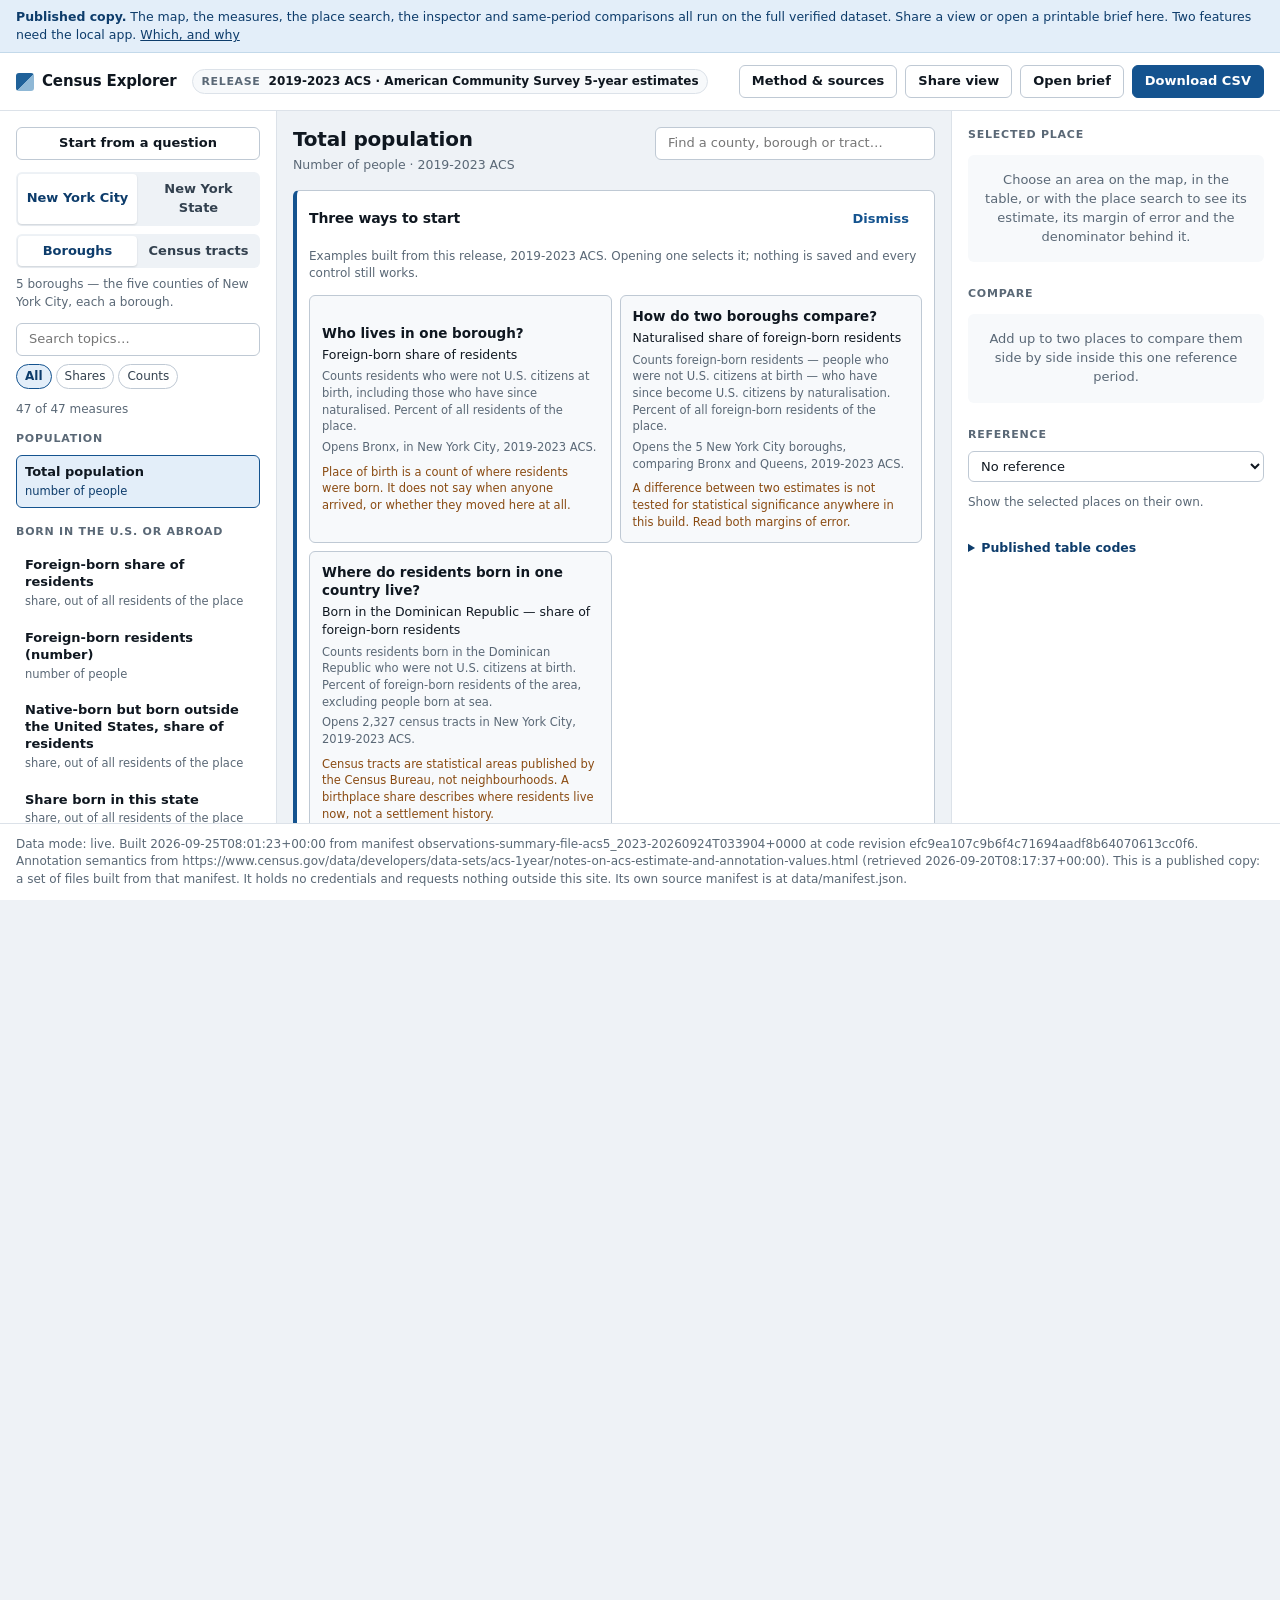
==== commit eb96a104: "Publish release candidate from efc9ea1 Built from source efc9ea107c9b6f4c71694aadf8b64070613cc0f6 (d" ====
--- a/index.html
+++ b/index.html
@@ -1,216 +1,224 @@
-<!doctype html>
-<html lang="en">
-<head>
-<meta charset="utf-8">
-<meta name="viewport" content="width=device-width, initial-scale=1">
-<title>Census Explorer</title>
-<link rel="stylesheet" href="app.css">
-</head>
-<body>
-<a class="skip-link" href="#stage">Skip to the map</a>
-<div id="mode-banner" class="mode-banner" hidden></div>
-<div id="static-note" class="static-note" hidden></div>
-<div id="link-note" class="link-note" role="status" hidden></div>
-
-<header class="topbar">
-  <div class="brand">
-    <span class="mark" aria-hidden="true"></span>
-    <span class="brand-name">Census Explorer</span>
-  </div>
-  <p class="release-chip" id="release-chip">
-    <span class="chip-label">Release</span>
-    <span class="chip-value" id="release-value">…</span>
-  </p>
-  <div class="topbar-actions">
-    <button type="button" class="btn" id="btn-method" aria-expanded="false"
-            aria-controls="drawer">Method &amp; sources</button>
-    <button type="button" class="btn" id="btn-save" aria-expanded="false"
-            aria-controls="save-panel">Saved views</button>
-    <button type="button" class="btn" id="btn-share" aria-controls="share-result" aria-expanded="false" hidden>Share view</button>
-    <button type="button" class="btn" id="btn-brief">Open brief</button>
-    <button type="button" class="btn primary" id="btn-export">Export</button>
-  </div>
-</header>
-
-<div id="share-result" class="share-panel" role="region" aria-label="Share this view" hidden><label class="field">Copy this link<input id="share-url" type="text" readonly></label><button class="btn" id="share-copy" type="button">Copy link</button> <button class="btn" id="share-close" type="button">Close sharing</button><p>Reopens the measure, geography, selected scope, inspected place, comparison and reference. It checks the published snapshot; it is not a saved project. Map zoom and table sort are not included.</p></div>
-
-<div id="startup" class="startup" aria-live="polite">
-  <p class="muted">Loading the built dataset…</p>
-</div>
-
-<div id="save-panel" class="save-panel" hidden>
-  <form id="save-form" class="save-form">
-    <label class="field">
-      <span>Save this view as</span>
-      <input type="text" id="project-id" placeholder="bronx-naturalisation"
-             pattern="[a-z0-9][a-z0-9._\-]*" autocomplete="off">
-    </label>
-    <button type="submit" class="btn primary" id="save-submit">Save</button>
-  </form>
-  <p class="hint" id="save-blocked" hidden></p>
-  <p class="hint">Saving pins the exact input files. Reopening checks them and
-    refuses rather than showing different numbers.</p>
-  <ul id="project-list" class="project-list"></ul>
-</div>
-
-<main class="shell" id="shell" hidden>
-
-  <aside class="sidebar" aria-label="Topics and measures">
-    <div class="sidebar-inner">
-      <button type="button" class="btn starters-toggle" id="btn-starters"
-              aria-controls="starters" aria-expanded="false">Start from a question</button>
-
-      <div class="region-switch" id="region-switch" role="radiogroup"
-           aria-label="Area covered" hidden>
-        <button type="button" role="radio" data-region="nyc" aria-checked="true">New York City</button>
-        <button type="button" role="radio" data-region="nys" aria-checked="false">New York State</button>
-      </div>
-      <div class="level-switch" role="radiogroup" aria-label="Geography">
-        <button type="button" role="radio" data-level="county" aria-checked="true">Boroughs</button>
-        <button type="button" role="radio" data-level="tract" aria-checked="false">Census tracts</button>
-      </div>
-      <p class="level-note" id="level-note"></p>
-      <label class="field county-field" id="county-field" hidden>
-        <span id="county-label">Census tracts in</span>
-        <select id="county-select"></select>
-      </label>
-
-      <label class="field search-field">
-        <span class="visually-hidden">Search topics and measures</span>
-        <input type="search" id="measure-search" placeholder="Search topics…"
-               autocomplete="off" aria-describedby="measure-count">
-      </label>
-      <div class="chips" role="group" aria-label="Filter by unit">
-        <button type="button" class="chip" data-unit="all" aria-pressed="true">All</button>
-        <button type="button" class="chip" data-unit="percent" aria-pressed="false">Shares</button>
-        <button type="button" class="chip" data-unit="persons" aria-pressed="false">Counts</button>
-      </div>
-      <p class="muted tiny" id="measure-count"></p>
-
-      <div id="topic-groups" class="topic-groups" role="listbox"
-           aria-label="Measure"></div>
-    </div>
-  </aside>
-
-  <section class="stage" id="stage" tabindex="-1">
-    <div class="stage-head">
-      <div class="stage-title">
-        <h1 id="measure-title" tabindex="-1">—</h1>
-        <p class="denominator" id="denominator-line"></p>
-      </div>
-      <div class="place-find">
-        <label class="field search-field">
-          <span class="visually-hidden">Find a place by name or identifier</span>
-          <input type="search" id="place-search" autocomplete="off"
-                 placeholder="Find a county, borough or tract…"
-                 role="combobox" aria-expanded="false" aria-autocomplete="list"
-                 aria-controls="place-results">
-        </label>
-        <ul id="place-results" class="place-results" role="listbox"
-            aria-label="Matching places" hidden></ul>
-      </div>
-    </div>
-
-    <section id="starters" class="starters" aria-labelledby="starters-title" hidden>
-      <div class="starters-head">
-        <h2 id="starters-title">Three ways to start</h2>
-        <button type="button" class="btn ghost" id="starters-dismiss">Dismiss</button>
-      </div>
-      <p class="muted tiny" id="starters-intro"></p>
-      <ul id="starters-list" class="starters-list"></ul>
-      <p class="muted tiny" id="starters-outro"></p>
-    </section>
-
-    <div id="scope-bar" class="scope-bar" aria-live="polite" tabindex="-1"></div>
-
-    <section id="export-result" class="export-result" aria-live="polite" hidden>
-      <div class="export-head">
-        <h2 id="export-title">Export</h2>
-        <button type="button" class="btn ghost" id="export-dismiss">Dismiss</button>
-      </div>
-      <p class="muted tiny" id="export-what"></p>
-      <ul id="export-files" class="export-files"></ul>
-      <p class="muted tiny" id="export-where"></p>
-    </section>
-
-    <div id="blocked" class="blocked" hidden></div>
-
-    <figure class="map-figure">
-      <div class="map-frame">
-        <div id="map" class="map" tabindex="0" role="application"
-             aria-label="Map of the selected measure. Arrow keys pan, plus and minus zoom, 0 fits. The table below lists every value."></div>
-        <div class="map-tools" role="group" aria-label="Map view">
-          <button type="button" class="tool" id="zoom-in" aria-label="Zoom in">+</button>
-          <button type="button" class="tool" id="zoom-out" aria-label="Zoom out">−</button>
-          <button type="button" class="tool wide" id="zoom-fit">Fit</button>
-        </div>
-        <div id="readout" class="readout" aria-live="polite"></div>
-        <div id="map-empty" class="map-empty" hidden></div>
-      </div>
-      <div id="legend" class="legend"></div>
-      <figcaption class="muted tiny" id="map-caption"></figcaption>
-    </figure>
-
-    <div class="table-block">
-      <div class="table-head-row">
-        <h2 id="table-title">Areas</h2>
-        <p class="muted tiny" id="table-note"></p>
-      </div>
-      <div class="table-scroll">
-        <table id="data-table">
-          <caption class="visually-hidden">
-            Estimates by area with margins of error. Same values as the map;
-            each row selects the same area the map does.
-          </caption>
-          <thead id="table-head"></thead>
-          <tbody id="table-body"></tbody>
-        </table>
-      </div>
-      <p id="table-empty" class="empty-state" hidden></p>
-      <nav id="table-pager" class="table-pager" aria-label="Table pages"></nav>
-    </div>
-  </section>
-
-  <aside class="inspect" id="inspect" aria-label="Selected place">
-    <div class="inspect-inner">
-      <h2 class="panel-heading">Selected place</h2>
-      <div id="place-card" class="place-card"></div>
-
-      <h2 class="panel-heading">Compare</h2>
-      <div id="compare-panel" class="compare-panel"></div>
-
-      <h2 class="panel-heading">Reference</h2>
-      <label class="field">
-        <span class="visually-hidden">Compare against a reference</span>
-        <select id="benchmark-select"></select>
-      </label>
-      <div id="benchmark-card" class="benchmark-card"></div>
-
-      <details class="codes-panel">
-        <summary>Published table codes</summary>
-        <div id="source-details"></div>
-      </details>
-    </div>
-  </aside>
-</main>
-
-<aside id="drawer" class="drawer" hidden aria-label="Method and sources">
-  <div class="drawer-head">
-    <h2>Method &amp; sources</h2>
-    <button type="button" class="btn ghost" id="drawer-close">Close</button>
-  </div>
-  <div id="drawer-body" class="drawer-body"></div>
-</aside>
-
-<footer class="footer">
-  <p id="footer-provenance" class="muted tiny"></p>
-</footer>
-
-<div id="toast" class="toast" role="status" aria-live="polite" hidden></div>
-<script src="core.js"></script>
-<script>window.CENSUS_EXPLORER_STATIC = {"base":"data/","base_path":"/census-explorer/","unsupported":{"export":"Exporting a bundle writes files next to the app, which a published site cannot do. The data for exactly this selection downloads as CSV instead.","projects":"Saved views are stored and re-verified by the local Python service. This published site cannot save one, and cannot check that a saved view's inputs are unchanged, so it does not offer to.","selected_benchmark":"A reference built from the places you selected has to be recomputed from the underlying counts for each combination, which needs the local service. New York City, New York State and each county are available here because each is one fixed set of areas, computed during the build."},"snapshot":"bb4b31d6f70f2de006b327f0f6d1c687153bed3ffe5b57ee8c30456b4a587d3f","dataDigests":{"data/areas.json":"0201eb487696dd76f104d7b6382574ed28fdd9cd8755bf30be40af2120da5da9","data/benchmarks/county.json":"214344e645ea90f93280b3f23890690a5ee8c2da66c11a5c1dd4aadcbeb34b05","data/benchmarks/tract.json":"378f1f4a64277dbdd6b720ccb5ff696d720713dfe05916ab93afbb1da5608a2d","data/catalog.json":"4c9f81df98545aa67f84441a646273a57812c2bf82f329f35b789839cc9fc08c","data/dataset.json":"ea9a5bae790cd5ba858cc16b48cc0ebd48be96bab8e9f36f3ddc8e58abd9a229","data/geography/county.json":"318049bc08907163c4a3d76cc977068bcc28504ce283b3260c0ee17ae311700e","data/geography/tract.json":"50a3335b50605ca105d818d0fda417e92dd5632c23988ce9894703f1dfc8a15b","data/manifest.json":"789b0aa4b3879aa9aefdabafc7bb3199e59ca0a4e26355d6e527e2f8526eb3ae","data/quality/county.json":"4002cfe352d19b26f3c5e4f0e8acd162704b1f5e6aa76bff505eb98566ed743c","data/quality/tract.json":"4002cfe352d19b26f3c5e4f0e8acd162704b1f5e6aa76bff505eb98566ed743c","data/reference/adults_25_plus_population.json":"2063a0efbeaa02353e3ec400f1ccf6f3ea5f09e3fc4b495c4ed22b0936721119","data/reference/bachelors_plus_share_all.json":"3e43c4ba916ab06ded90c4abccd0730861ddce8f9361f2e8bc98b583d450ec6c","data/reference/bachelors_plus_share_born_in_state.json":"4e65a9b1bce96eef6a179eea0efaaf8884dbbf5554c729a34d3332a3b145308d","data/reference/bachelors_plus_share_born_other_state.json":"b3981ff53d71a757762337cddcbc8c3a12b96dc343617bf835af6fb1e05d1f03","data/reference/bachelors_plus_share_foreign_born.json":"69d9c7a44c843a8efa7f32bd9e01cd87f4aa499d895dca38798ae1685d0a94d0","data/reference/black_alone_born_in_state_share.json":"ba742292ba7faa3e05411d1bbe231df032b8edec39d49a1d7330b0f9986ecf1c","data/reference/black_alone_foreign_born_share.json":"327f9f42a65e98b235b6c48ca55ed2903b824c80948f2266f7625bd2badbc34b","data/reference/black_alone_population.json":"a71d3e1fb6fcd6b09d604df99c7b2b75dde5d546097580cfc7ad999dfca97a9f","data/reference/born_in_state_of_residence_share.json":"77fe5d2df0d4a09c37267f1297c463d8e4920c11bd3068d24b84aca026cee7d4","data/reference/born_other_us_state_share.json":"60a08180330ffd4925883d669efa2c5ba93c52e2ecac8dd5052f024d053cded8","data/reference/fb_africa_count.json":"cc52b434f09db1c6c22829a1e034257d31213c279d96bdecc65394a430446728","data/reference/fb_africa_share_of_foreign_born.json":"69dee3fc37d21fdb5bd540d8cc0d515c706a3b17a5eb8841728c2f116d8d3b3f","data/reference/fb_asia_count.json":"621e24f889f9fda4cf7a23831fcbf68f2a8feb297f94b9d998921cb28d2b5c2c","data/reference/fb_asia_share_of_foreign_born.json":"503d236ba3ca2afbf1b41d88cd26ecd0c316474a5a92c27bef861ab997c59b45","data/reference/fb_bangladesh_count.json":"7a314442e76897795c02a1243a46faf381ac4bf600637a2cb37e6b9c778eb396","data/reference/fb_bangladesh_share_of_foreign_born.json":"87ed6acf4941ad1932b536dd9585a0a16c5de17a2e27b4a1982dedeff0177c88","data/reference/fb_caribbean_count.json":"f098089b865a14130cd2a8b2512302120706c8d0ed0e86e9c2faf4a2203ff151","data/reference/fb_caribbean_share_of_foreign_born.json":"43d2d5b1af01627724fc7b6271200a6095db2dff222c136397199a52e379e38a","data/reference/fb_china_count.json":"f78162a7d1aaa2ae40d9aaef26d3edf3bc767b38db0c9ab01f142fb10ecfc8a0","data/reference/fb_china_share_of_foreign_born.json":"f886efc0bcb7c811eb114b1dff91bf0801c608f3e51a3d8d07f352b8375926e1","data/reference/fb_dominican_republic_count.json":"3712d1b82ec205ea28fb5fd69c6fa2eb90fdc994d0f1a8470a08877905e29135","data/reference/fb_dominican_republic_share_of_foreign_born.json":"77c09c4cfd97cd3682f23b6d2bc457afc882f64a9c043da8a4a591d17187dc05","data/reference/fb_ecuador_count.json":"32ed75ffea2eb9d7b082935a32d68d11cb9e6898aa5c94419b04db6033123acc","data/reference/fb_ecuador_share_of_foreign_born.json":"d17ad1d1e899ef80cec137fe06c8a934da6adf8c14e6fe17376d1245aa18825f","data/reference/fb_europe_count.json":"c21b0c1dbb5c9fbdfba4cb8418bc046327bf7459e9c54ae00b6ce938e6e8c798","data/reference/fb_europe_share_of_foreign_born.json":"6325fe68d396ad9b24e28d452af69cad4de4250c23a7b7db7b2742eca3df468e","data/reference/fb_guyana_count.json":"9a8ba35de912a3fddc4bbb71f8f8a89e0da9ba506a5c63a907c3953e4544788d","data/reference/fb_guyana_share_of_foreign_born.json":"636bfb29eea8d5226f5d801b9f0d3f979f8780d7e144179856d0654df3ef234a","data/reference/fb_haiti_count.json":"ec476ce4383966f4b2673887592fc92061288f442dab074ef4a0f1772237fafe","data/reference/fb_haiti_share_of_foreign_born.json":"89ba9c45e1aa7344be4bbb51eec4379155d11766018ca9907649753d351e6cb1","data/reference/fb_india_count.json":"2b737ca007b1193dc1036efa4efc2ee7d338bac928a977f6691eca4dc0f999d0","data/reference/fb_india_share_of_foreign_born.json":"0ab0c826e7f7b67337e6d5b09000d73723f85166d5de3f5918f8c0bd0d349331","data/reference/fb_italy_count.json":"6c317b91bee22be7cda75bf69cb271c95c554a37336ce0a4eeed04b80150de7d","data/reference/fb_italy_share_of_foreign_born.json":"71ff299ded978927056efc08b9096be99b145c9c8e9b118c68bd4e4f3d605920","data/reference/fb_jamaica_count.json":"dc2313c223e80c884b3505ffe6ba669160c7a52f65e4ad28fa3f290d89fc826c","data/reference/fb_jamaica_share_of_foreign_born.json":"bf8e46bb304175906ee0e2bfd0408c4ab1d1e9c32e66e961189cbf8d1d6b0cd1","data/reference/fb_latin_america_count.json":"3a024c5fdae16b0ea9439d3543bec83a4309ff81e7ad9c9918c986b9db0ddb55","data/reference/fb_latin_america_share_of_foreign_born.json":"53b13a9c95807ffd4ef5c022a32f80a2455013e80cb4c4e6535b1d3677a4b158","data/reference/fb_mexico_count.json":"bebff96a56681b82fb9a7429283bc1793d2fd296be974d15d3acf72d86a55ae3","data/reference/fb_mexico_share_of_foreign_born.json":"d000ce6dea9d898ffa231177c1911014e8882dc681130340fa40bb0af3ba412c","data/reference/fb_poland_count.json":"004d7838bb0259bbda0e3dee61ed285f83c854f75ffa7ac7e10e6e6e6c694f6d","data/reference/fb_poland_share_of_foreign_born.json":"190a4fe77a7f89a660138519655a0f9a6435f6ee1a831d12656bac82aca73d91","data/reference/foreign_born_population.json":"ed2dc8622ff5525f0445217e280bfa2c6e643e8a46b4a48937224a2d6a95f654","data/reference/foreign_born_share.json":"c8e517b0fcde78c27ba7323640e6fba35332b10221e9fee7b42431eb701bd4b7","data/reference/native_born_outside_us_share.json":"863fea21dd96251708f99b6423a3071abb9c5a2fd4adaee38e0c6f1f8ed427ab","data/reference/naturalized_share_of_foreign_born.json":"8bc144cdf9bf4e0690cc7a8e7856e91be35078e40441f986374225c2e1730673","data/reference/total_population.json":"730773ba74e953a19526bc0f6f95c14e6349e59e7bed08e057082f2116ce9bc4","data/status.json":"b54ad35f1c2371c8e083c8e2596ed32459a602f4e0cd42145d72986ebfc37745","data/values/adults_25_plus_population.json":"726f98fc475c90ef7a421533089f1dd1e44c24df6e068818ed719d9ecdec1933","data/values/bachelors_plus_share_all.json":"69e5f9206b1181370c25159554d9ce69cc65aa5763b53213f94c131a7a63caaf","data/values/bachelors_plus_share_born_in_state.json":"9699529789aed23be5c99f105cbb0dcfc3363d63b52857ecdf10ddd0e67765ca","data/values/bachelors_plus_share_born_other_state.json":"26d61c1339d94331962923e616d353bf100cb1f258b9a3472032881ca4b928ac","data/values/bachelors_plus_share_foreign_born.json":"3e41d5e4a1de3bb983cc0371d28339e54fabd169390a889f89f1167386d599d2","data/values/black_alone_born_in_state_share.json":"32d30ac4d733364583690651e294c92743e06b26022750061d0bf036a52195c4","data/values/black_alone_foreign_born_share.json":"5cce480ff74bc3ad2c06bf540026573bee80b27229b3ed8806b2fea6379c5762","data/values/black_alone_population.json":"f9b7f0d430b161fee5b2bae2b87f1f3aa9afc217b10202e71183373a57826a09","data/values/born_in_state_of_residence_share.json":"b04839b5d39ee2ece9c2d5d2064f6914c60317113a99a19a8770c1af4e17dd97","data/values/born_other_us_state_share.json":"f133067bad0e99b5a24ad6a8d7c5e7b05036c208a399852f3a46b95a9cb669f7","data/values/fb_africa_count.json":"c3ef14ec732c377d09e2a5e0ee399145e92b38b3474ee60926ce82efa419fe07","data/values/fb_africa_share_of_foreign_born.json":"d0d15c146da158a1740735a06197d21faf3fda17beb45330da741da683cd761d","data/values/fb_asia_count.json":"502db60b5dbb82b565c30dcb963d4c82108ca34c96a7712cb5c7004b941e80b0","data/values/fb_asia_share_of_foreign_born.json":"4aec67ea039a3ab460120cb828e76842b7230995c35a8f992b1603b3138f1e7e","data/values/fb_bangladesh_count.json":"67e165420900bf08be9be24c96c567efdf259af1340967e072f435667ea894a4","data/values/fb_bangladesh_share_of_foreign_born.json":"33739941d87fc0fc581b2c5466a65c1c33b76f1f01ab23cfeaba4b31b64a6f0e","data/values/fb_caribbean_count.json":"53a076075838ec39e50f424312d3fdb969bd47e1df64be3c932ffd2a7bbd261f","data/values/fb_caribbean_share_of_foreign_born.json":"74ce0280fee5bb0ac07c3ed7dd8d64feb0137aea4bba9e98ea262b5089066f16","data/values/fb_china_count.json":"7276ff53db9f668a757192fb331a58e2259cf8661a3f4a10df8a0e53dd06cfab","data/values/fb_china_share_of_foreign_born.json":"4aedd2aa03a7a7b733ec9fd44f6802e78e42deca7a243cc4ff820d868a3a67e5","data/values/fb_dominican_republic_count.json":"956f764031a2ea56cab7b2e546b10debddcb57d32ca832c22f977fd77f45601c","data/values/fb_dominican_republic_share_of_foreign_born.json":"67199848b5528f8c4158be032cf43081611b699780dc0c6cfe6fe16332a2762a","data/values/fb_ecuador_count.json":"601e6f0ea8f450be91131dc4520648bc14e9b1dd45ec09c0cd1cf12aef51b0d4","data/values/fb_ecuador_share_of_foreign_born.json":"fcf1a91efbc7a8cad49062aac201aa91a7fddb239c9eb724c945d6b265b57936","data/values/fb_europe_count.json":"7a5bef6103daa8e01544bfe49561fd1669e8445096feae8bec624779cef89985","data/values/fb_europe_share_of_foreign_born.json":"910798106eebb030e9e28d20419e8602465818a65c1c264753a6e1fe9740044a","data/values/fb_guyana_count.json":"2f31da8efbe93f976611523eb912de009e468148cb848e4d74d38d61c2a71ed3","data/values/fb_guyana_share_of_foreign_born.json":"cf76e5122f52bd7fd6a629cd84f89d278fb75bfd759f9996b454e5ca33119d1c","data/values/fb_haiti_count.json":"43edd3aede8dfd3692fb1e5daacd0182368e2b0b8a36da3c9389c210122bae97","data/values/fb_haiti_share_of_foreign_born.json":"2cd238e9fdd7c4a6e6a24cd976edd350eda5a0ba0fe0c094dc0fbbd3a8bb3cee","data/values/fb_india_count.json":"4e7b326b160ca08fd181d3184f1b32942406ad3a8a94e99fd7a5688eebf61e48","data/values/fb_india_share_of_foreign_born.json":"a82ff1910d1f6218f8b08b82baa136626d399caf0d04c609ea12c6fb4b4fb98d","data/values/fb_italy_count.json":"05a75163b0c6cb8a5088deebce752c90a6c86fd5e60d4b221ff7005401aec7b7","data/values/fb_italy_share_of_foreign_born.json":"69e700b303101b36014d6e6720e201a9ea64496ac1e1151726f321f4af60b7a0","data/values/fb_jamaica_count.json":"b216ab22557e24e891f567e2374a31598806f0e1ff0993fd7c61d8cd78b43253","data/values/fb_jamaica_share_of_foreign_born.json":"b47c7e49be96323100065b85bb0ddc575e3916e1358a536776bc4e464411026e","data/values/fb_latin_america_count.json":"a91d0c8daf0bde93013407292996a4db0740874a64a86be07d8f728d005a70e5","data/values/fb_latin_america_share_of_foreign_born.json":"4613c0ee58c082329f385ebea5d55b519f994f12e6778da288a07c0ffa05c810","data/values/fb_mexico_count.json":"0e91857fe23dfa4568195e69f93d2c0b21df7add1bed14b7ed771928863a11c0","data/values/fb_mexico_share_of_foreign_born.json":"3af59f61e64de92710a3cb5168a993b92d229465d39358e15877e81019244bb6","data/values/fb_poland_count.json":"9b3c3bab548c1174eb9e908d61dccf632b07db4f34e194620df89604a5b4df9b","data/values/fb_poland_share_of_foreign_born.json":"14340f53af024a38dd19d9c142c88bbe05048b83c048a778c016efe0de512a8f","data/values/foreign_born_population.json":"b96f77e7a3decd32d599e49902505d4d92d1184563d0405f3a051b44f471984f","data/values/foreign_born_share.json":"a7e205690bd47ce01b6ddbc7e943b36bf2175c23a11f9a18e22381e4e28540f1","data/values/native_born_outside_us_share.json":"eb54d3b7cc1003202f96bdb0e73e71b3167123fb3d84332d4418aab97ec4a1fe","data/values/naturalized_share_of_foreign_born.json":"b884746e1585d512e7333c7258ae22eb03d46ae396f37966ab7baa3457c05744","data/values/total_population.json":"c342ea58505da30a04a0f31b2fc45088f6ed17ed8341b60a7be01dc401e21cfa"}};</script>
-<script src="static.js"></script>
-<script src="publish.js"></script>
-<script src="app.js"></script>
-</body>
-</html>
+<!doctype html>
+<html lang="en">
+<head>
+<meta charset="utf-8">
+<meta name="viewport" content="width=device-width, initial-scale=1">
+<title>Census Explorer</title>
+<link rel="stylesheet" href="app.css">
+</head>
+<body>
+<a class="skip-link" href="#stage" data-skip="stage">Skip to the map</a>
+<a class="skip-link" href="#data-table" data-skip="table">Skip to the table</a>
+<a class="skip-link" href="#result-actions" data-skip="actions">Skip to result actions: share, brief and export</a>
+<div id="mode-banner" class="mode-banner" hidden></div>
+<div id="static-note" class="static-note" hidden></div>
+<div id="link-note" class="link-note" role="status" hidden></div>
+
+<header class="topbar">
+  <div class="brand">
+    <span class="mark" aria-hidden="true"></span>
+    <span class="brand-name">Census Explorer</span>
+  </div>
+  <p class="release-chip" id="release-chip">
+    <span class="chip-label">Release</span>
+    <span class="chip-value" id="release-value">…</span>
+  </p>
+  <div class="topbar-actions">
+    <button type="button" class="btn" id="btn-method" aria-expanded="false"
+            aria-controls="drawer">Method &amp; sources</button>
+    <div id="result-actions" class="result-actions" role="group" tabindex="-1"
+         aria-label="Result actions: share, brief and export">
+      <button type="button" class="btn" id="btn-save" aria-expanded="false"
+              aria-controls="save-panel">Saved views</button>
+      <button type="button" class="btn" id="btn-share" aria-controls="share-result" aria-expanded="false" hidden>Share view</button>
+      <button type="button" class="btn" id="btn-brief">Open brief</button>
+      <button type="button" class="btn primary" id="btn-export">Export</button>
+    </div>
+  </div>
+  <a class="skip-inline" id="actions-skip-table" href="#data-table" data-skip="table">Back to the table</a>
+</header>
+
+<div id="share-result" class="share-panel" role="region" aria-label="Share this view" hidden><label class="field">Copy this link<input id="share-url" type="text" readonly></label><button class="btn" id="share-copy" type="button">Copy link</button> <button class="btn" id="share-close" type="button">Close sharing</button><p>Reopens the measure, geography, selected scope, inspected place, comparison and reference. It checks the published snapshot; it is not a saved project. Map zoom and table sort are not included.</p></div>
+
+<div id="startup" class="startup" aria-live="polite">
+  <p class="muted">Loading the built dataset…</p>
+</div>
+
+<div id="save-panel" class="save-panel" hidden>
+  <form id="save-form" class="save-form">
+    <label class="field">
+      <span>Save this view as</span>
+      <input type="text" id="project-id" placeholder="bronx-naturalisation"
+             pattern="[a-z0-9][a-z0-9._\-]*" autocomplete="off">
+    </label>
+    <button type="submit" class="btn primary" id="save-submit">Save</button>
+  </form>
+  <p class="hint" id="save-blocked" hidden></p>
+  <p class="hint">Saving pins the exact input files. Reopening checks them and
+    refuses rather than showing different numbers.</p>
+  <ul id="project-list" class="project-list"></ul>
+</div>
+
+<main class="shell" id="shell" hidden>
+
+  <aside class="sidebar" aria-label="Topics and measures">
+    <div class="sidebar-inner">
+      <button type="button" class="btn starters-toggle" id="btn-starters"
+              aria-controls="starters" aria-expanded="false">Start from a question</button>
+
+      <div class="region-switch" id="region-switch" role="radiogroup"
+           aria-label="Area covered" hidden>
+        <button type="button" role="radio" data-region="nyc" aria-checked="true">New York City</button>
+        <button type="button" role="radio" data-region="nys" aria-checked="false">New York State</button>
+      </div>
+      <div class="level-switch" role="radiogroup" aria-label="Geography">
+        <button type="button" role="radio" data-level="county" aria-checked="true">Boroughs</button>
+        <button type="button" role="radio" data-level="tract" aria-checked="false">Census tracts</button>
+      </div>
+      <p class="level-note" id="level-note"></p>
+      <label class="field county-field" id="county-field" hidden>
+        <span id="county-label">Census tracts in</span>
+        <select id="county-select"></select>
+      </label>
+
+      <label class="field search-field">
+        <span class="visually-hidden">Search topics and measures</span>
+        <input type="search" id="measure-search" placeholder="Search topics…"
+               autocomplete="off" aria-describedby="measure-count">
+      </label>
+      <div class="chips" role="group" aria-label="Filter by unit">
+        <button type="button" class="chip" data-unit="all" aria-pressed="true">All</button>
+        <button type="button" class="chip" data-unit="percent" aria-pressed="false">Shares</button>
+        <button type="button" class="chip" data-unit="persons" aria-pressed="false">Counts</button>
+      </div>
+      <p class="muted tiny" id="measure-count"></p>
+
+      <div id="topic-groups" class="topic-groups" role="listbox"
+           aria-label="Measure"></div>
+    </div>
+  </aside>
+
+  <section class="stage" id="stage" tabindex="-1">
+    <div class="stage-head">
+      <div class="stage-title">
+        <h1 id="measure-title" tabindex="-1">—</h1>
+        <p class="denominator" id="denominator-line"></p>
+      </div>
+      <div class="place-find">
+        <label class="field search-field">
+          <span class="visually-hidden">Find a place by name or identifier</span>
+          <input type="search" id="place-search" autocomplete="off"
+                 placeholder="Find a county, borough or tract…"
+                 role="combobox" aria-expanded="false" aria-autocomplete="list"
+                 aria-controls="place-results">
+        </label>
+        <ul id="place-results" class="place-results" role="listbox"
+            aria-label="Matching places" hidden></ul>
+      </div>
+    </div>
+
+    <section id="starters" class="starters" aria-labelledby="starters-title" hidden>
+      <div class="starters-head">
+        <h2 id="starters-title">Three ways to start</h2>
+        <button type="button" class="btn ghost" id="starters-dismiss">Dismiss</button>
+      </div>
+      <p class="muted tiny" id="starters-intro"></p>
+      <ul id="starters-list" class="starters-list"></ul>
+      <p class="muted tiny" id="starters-outro"></p>
+    </section>
+
+    <div id="scope-bar" class="scope-bar" aria-live="polite" tabindex="-1"></div>
+
+    <section id="export-result" class="export-result" aria-live="polite" hidden>
+      <div class="export-head">
+        <h2 id="export-title">Export</h2>
+        <button type="button" class="btn ghost" id="export-dismiss">Dismiss</button>
+      </div>
+      <p class="muted tiny" id="export-what"></p>
+      <ul id="export-files" class="export-files"></ul>
+      <p class="muted tiny" id="export-where"></p>
+    </section>
+
+    <div id="blocked" class="blocked" hidden></div>
+
+    <figure class="map-figure">
+      <div class="map-frame">
+        <div id="map" class="map" tabindex="0" role="application"
+             aria-label="Map of the selected measure. Arrow keys pan, plus and minus zoom, 0 fits. The table below lists every value."></div>
+        <div class="map-tools" role="group" aria-label="Map view">
+          <button type="button" class="tool" id="zoom-in" aria-label="Zoom in">+</button>
+          <button type="button" class="tool" id="zoom-out" aria-label="Zoom out">−</button>
+          <button type="button" class="tool wide" id="zoom-fit">Fit</button>
+        </div>
+        <div id="readout" class="readout" aria-live="polite"></div>
+        <div id="map-empty" class="map-empty" hidden></div>
+      </div>
+      <div id="legend" class="legend"></div>
+      <figcaption class="muted tiny" id="map-caption"></figcaption>
+    </figure>
+
+    <div class="table-block">
+      <div class="table-head-row">
+        <h2 id="table-title" tabindex="-1">Areas</h2>
+        <p class="muted tiny" id="table-note"></p>
+      </div>
+      <div class="table-scroll">
+        <table id="data-table">
+          <caption class="visually-hidden">
+            Estimates by area with margins of error. Same values as the map;
+            each row selects the same area the map does.
+          </caption>
+          <thead id="table-head"></thead>
+          <tbody id="table-body"></tbody>
+        </table>
+      </div>
+      <a class="skip-inline" id="table-skip-actions" href="#result-actions"
+         data-skip="actions">Skip to result actions: share, brief and export</a>
+      <p id="table-empty" class="empty-state" hidden></p>
+      <nav id="table-pager" class="table-pager" aria-label="Table pages"></nav>
+    </div>
+  </section>
+
+  <aside class="inspect" id="inspect" aria-label="Selected place">
+    <div class="inspect-inner">
+      <h2 class="panel-heading">Selected place</h2>
+      <div id="place-card" class="place-card"></div>
+
+      <h2 class="panel-heading">Compare</h2>
+      <div id="compare-panel" class="compare-panel"></div>
+
+      <h2 class="panel-heading">Reference</h2>
+      <label class="field">
+        <span class="visually-hidden">Compare against a reference</span>
+        <select id="benchmark-select"></select>
+      </label>
+      <div id="benchmark-card" class="benchmark-card"></div>
+
+      <details class="codes-panel">
+        <summary>Published table codes</summary>
+        <div id="source-details"></div>
+      </details>
+    </div>
+  </aside>
+</main>
+
+<aside id="drawer" class="drawer" hidden aria-label="Method and sources">
+  <div class="drawer-head">
+    <h2>Method &amp; sources</h2>
+    <button type="button" class="btn ghost" id="drawer-close">Close</button>
+  </div>
+  <div id="drawer-body" class="drawer-body"></div>
+</aside>
+
+<footer class="footer">
+  <p id="footer-provenance" class="muted tiny"></p>
+</footer>
+
+<div id="toast" class="toast" role="status" aria-live="polite" hidden></div>
+<script src="core.js"></script>
+<script>window.CENSUS_EXPLORER_STATIC = {"base":"data/","base_path":"/census-explorer/","unsupported":{"export":"Exporting a bundle writes files next to the app, which a published site cannot do. The data for exactly this selection downloads as CSV instead.","projects":"Saved views are stored and re-verified by the local Python service. This published site cannot save one, and cannot check that a saved view's inputs are unchanged, so it does not offer to.","selected_benchmark":"A reference built from the places you selected has to be recomputed from the underlying counts for each combination, which needs the local service. New York City, New York State and each county are available here because each is one fixed set of areas, computed during the build."},"snapshot":"ddac376b20c21661b0b92e02bd82435de7851f3d8a5112b50e7b9bb66fb7f60c","dataDigests":{"data/areas.json":"0201eb487696dd76f104d7b6382574ed28fdd9cd8755bf30be40af2120da5da9","data/benchmarks/county.json":"214344e645ea90f93280b3f23890690a5ee8c2da66c11a5c1dd4aadcbeb34b05","data/benchmarks/tract.json":"378f1f4a64277dbdd6b720ccb5ff696d720713dfe05916ab93afbb1da5608a2d","data/catalog.json":"4c9f81df98545aa67f84441a646273a57812c2bf82f329f35b789839cc9fc08c","data/dataset.json":"0bd10355b79eb3704902a406c216718ec46e8b8e42c70589554bfdc8d8391c39","data/geography/county.json":"318049bc08907163c4a3d76cc977068bcc28504ce283b3260c0ee17ae311700e","data/geography/tract.json":"50a3335b50605ca105d818d0fda417e92dd5632c23988ce9894703f1dfc8a15b","data/manifest.json":"bda32459dba9c8d7f05f8b752c2c007704f2269a77ed7a4a7858ad4cfb6f07db","data/quality/county.json":"4002cfe352d19b26f3c5e4f0e8acd162704b1f5e6aa76bff505eb98566ed743c","data/quality/tract.json":"4002cfe352d19b26f3c5e4f0e8acd162704b1f5e6aa76bff505eb98566ed743c","data/reference/adults_25_plus_population.json":"2063a0efbeaa02353e3ec400f1ccf6f3ea5f09e3fc4b495c4ed22b0936721119","data/reference/bachelors_plus_share_all.json":"3e43c4ba916ab06ded90c4abccd0730861ddce8f9361f2e8bc98b583d450ec6c","data/reference/bachelors_plus_share_born_in_state.json":"4e65a9b1bce96eef6a179eea0efaaf8884dbbf5554c729a34d3332a3b145308d","data/reference/bachelors_plus_share_born_other_state.json":"b3981ff53d71a757762337cddcbc8c3a12b96dc343617bf835af6fb1e05d1f03","data/reference/bachelors_plus_share_foreign_born.json":"69d9c7a44c843a8efa7f32bd9e01cd87f4aa499d895dca38798ae1685d0a94d0","data/reference/black_alone_born_in_state_share.json":"ba742292ba7faa3e05411d1bbe231df032b8edec39d49a1d7330b0f9986ecf1c","data/reference/black_alone_foreign_born_share.json":"327f9f42a65e98b235b6c48ca55ed2903b824c80948f2266f7625bd2badbc34b","data/reference/black_alone_population.json":"a71d3e1fb6fcd6b09d604df99c7b2b75dde5d546097580cfc7ad999dfca97a9f","data/reference/born_in_state_of_residence_share.json":"77fe5d2df0d4a09c37267f1297c463d8e4920c11bd3068d24b84aca026cee7d4","data/reference/born_other_us_state_share.json":"60a08180330ffd4925883d669efa2c5ba93c52e2ecac8dd5052f024d053cded8","data/reference/fb_africa_count.json":"cc52b434f09db1c6c22829a1e034257d31213c279d96bdecc65394a430446728","data/reference/fb_africa_share_of_foreign_born.json":"69dee3fc37d21fdb5bd540d8cc0d515c706a3b17a5eb8841728c2f116d8d3b3f","data/reference/fb_asia_count.json":"621e24f889f9fda4cf7a23831fcbf68f2a8feb297f94b9d998921cb28d2b5c2c","data/reference/fb_asia_share_of_foreign_born.json":"503d236ba3ca2afbf1b41d88cd26ecd0c316474a5a92c27bef861ab997c59b45","data/reference/fb_bangladesh_count.json":"7a314442e76897795c02a1243a46faf381ac4bf600637a2cb37e6b9c778eb396","data/reference/fb_bangladesh_share_of_foreign_born.json":"87ed6acf4941ad1932b536dd9585a0a16c5de17a2e27b4a1982dedeff0177c88","data/reference/fb_caribbean_count.json":"f098089b865a14130cd2a8b2512302120706c8d0ed0e86e9c2faf4a2203ff151","data/reference/fb_caribbean_share_of_foreign_born.json":"43d2d5b1af01627724fc7b6271200a6095db2dff222c136397199a52e379e38a","data/reference/fb_china_count.json":"f78162a7d1aaa2ae40d9aaef26d3edf3bc767b38db0c9ab01f142fb10ecfc8a0","data/reference/fb_china_share_of_foreign_born.json":"f886efc0bcb7c811eb114b1dff91bf0801c608f3e51a3d8d07f352b8375926e1","data/reference/fb_dominican_republic_count.json":"3712d1b82ec205ea28fb5fd69c6fa2eb90fdc994d0f1a8470a08877905e29135","data/reference/fb_dominican_republic_share_of_foreign_born.json":"77c09c4cfd97cd3682f23b6d2bc457afc882f64a9c043da8a4a591d17187dc05","data/reference/fb_ecuador_count.json":"32ed75ffea2eb9d7b082935a32d68d11cb9e6898aa5c94419b04db6033123acc","data/reference/fb_ecuador_share_of_foreign_born.json":"d17ad1d1e899ef80cec137fe06c8a934da6adf8c14e6fe17376d1245aa18825f","data/reference/fb_europe_count.json":"c21b0c1dbb5c9fbdfba4cb8418bc046327bf7459e9c54ae00b6ce938e6e8c798","data/reference/fb_europe_share_of_foreign_born.json":"6325fe68d396ad9b24e28d452af69cad4de4250c23a7b7db7b2742eca3df468e","data/reference/fb_guyana_count.json":"9a8ba35de912a3fddc4bbb71f8f8a89e0da9ba506a5c63a907c3953e4544788d","data/reference/fb_guyana_share_of_foreign_born.json":"636bfb29eea8d5226f5d801b9f0d3f979f8780d7e144179856d0654df3ef234a","data/reference/fb_haiti_count.json":"ec476ce4383966f4b2673887592fc92061288f442dab074ef4a0f1772237fafe","data/reference/fb_haiti_share_of_foreign_born.json":"89ba9c45e1aa7344be4bbb51eec4379155d11766018ca9907649753d351e6cb1","data/reference/fb_india_count.json":"2b737ca007b1193dc1036efa4efc2ee7d338bac928a977f6691eca4dc0f999d0","data/reference/fb_india_share_of_foreign_born.json":"0ab0c826e7f7b67337e6d5b09000d73723f85166d5de3f5918f8c0bd0d349331","data/reference/fb_italy_count.json":"6c317b91bee22be7cda75bf69cb271c95c554a37336ce0a4eeed04b80150de7d","data/reference/fb_italy_share_of_foreign_born.json":"71ff299ded978927056efc08b9096be99b145c9c8e9b118c68bd4e4f3d605920","data/reference/fb_jamaica_count.json":"dc2313c223e80c884b3505ffe6ba669160c7a52f65e4ad28fa3f290d89fc826c","data/reference/fb_jamaica_share_of_foreign_born.json":"bf8e46bb304175906ee0e2bfd0408c4ab1d1e9c32e66e961189cbf8d1d6b0cd1","data/reference/fb_latin_america_count.json":"3a024c5fdae16b0ea9439d3543bec83a4309ff81e7ad9c9918c986b9db0ddb55","data/reference/fb_latin_america_share_of_foreign_born.json":"53b13a9c95807ffd4ef5c022a32f80a2455013e80cb4c4e6535b1d3677a4b158","data/reference/fb_mexico_count.json":"bebff96a56681b82fb9a7429283bc1793d2fd296be974d15d3acf72d86a55ae3","data/reference/fb_mexico_share_of_foreign_born.json":"d000ce6dea9d898ffa231177c1911014e8882dc681130340fa40bb0af3ba412c","data/reference/fb_poland_count.json":"004d7838bb0259bbda0e3dee61ed285f83c854f75ffa7ac7e10e6e6e6c694f6d","data/reference/fb_poland_share_of_foreign_born.json":"190a4fe77a7f89a660138519655a0f9a6435f6ee1a831d12656bac82aca73d91","data/reference/foreign_born_population.json":"ed2dc8622ff5525f0445217e280bfa2c6e643e8a46b4a48937224a2d6a95f654","data/reference/foreign_born_share.json":"c8e517b0fcde78c27ba7323640e6fba35332b10221e9fee7b42431eb701bd4b7","data/reference/native_born_outside_us_share.json":"863fea21dd96251708f99b6423a3071abb9c5a2fd4adaee38e0c6f1f8ed427ab","data/reference/naturalized_share_of_foreign_born.json":"8bc144cdf9bf4e0690cc7a8e7856e91be35078e40441f986374225c2e1730673","data/reference/total_population.json":"730773ba74e953a19526bc0f6f95c14e6349e59e7bed08e057082f2116ce9bc4","data/status.json":"a9d4359f06e5f445c5d46a2adbfdc04557a325b3b0978df345ce856dc2651c93","data/values/adults_25_plus_population.json":"726f98fc475c90ef7a421533089f1dd1e44c24df6e068818ed719d9ecdec1933","data/values/bachelors_plus_share_all.json":"69e5f9206b1181370c25159554d9ce69cc65aa5763b53213f94c131a7a63caaf","data/values/bachelors_plus_share_born_in_state.json":"9699529789aed23be5c99f105cbb0dcfc3363d63b52857ecdf10ddd0e67765ca","data/values/bachelors_plus_share_born_other_state.json":"26d61c1339d94331962923e616d353bf100cb1f258b9a3472032881ca4b928ac","data/values/bachelors_plus_share_foreign_born.json":"3e41d5e4a1de3bb983cc0371d28339e54fabd169390a889f89f1167386d599d2","data/values/black_alone_born_in_state_share.json":"32d30ac4d733364583690651e294c92743e06b26022750061d0bf036a52195c4","data/values/black_alone_foreign_born_share.json":"5cce480ff74bc3ad2c06bf540026573bee80b27229b3ed8806b2fea6379c5762","data/values/black_alone_population.json":"f9b7f0d430b161fee5b2bae2b87f1f3aa9afc217b10202e71183373a57826a09","data/values/born_in_state_of_residence_share.json":"b04839b5d39ee2ece9c2d5d2064f6914c60317113a99a19a8770c1af4e17dd97","data/values/born_other_us_state_share.json":"f133067bad0e99b5a24ad6a8d7c5e7b05036c208a399852f3a46b95a9cb669f7","data/values/fb_africa_count.json":"c3ef14ec732c377d09e2a5e0ee399145e92b38b3474ee60926ce82efa419fe07","data/values/fb_africa_share_of_foreign_born.json":"d0d15c146da158a1740735a06197d21faf3fda17beb45330da741da683cd761d","data/values/fb_asia_count.json":"502db60b5dbb82b565c30dcb963d4c82108ca34c96a7712cb5c7004b941e80b0","data/values/fb_asia_share_of_foreign_born.json":"4aec67ea039a3ab460120cb828e76842b7230995c35a8f992b1603b3138f1e7e","data/values/fb_bangladesh_count.json":"67e165420900bf08be9be24c96c567efdf259af1340967e072f435667ea894a4","data/values/fb_bangladesh_share_of_foreign_born.json":"33739941d87fc0fc581b2c5466a65c1c33b76f1f01ab23cfeaba4b31b64a6f0e","data/values/fb_caribbean_count.json":"53a076075838ec39e50f424312d3fdb969bd47e1df64be3c932ffd2a7bbd261f","data/values/fb_caribbean_share_of_foreign_born.json":"74ce0280fee5bb0ac07c3ed7dd8d64feb0137aea4bba9e98ea262b5089066f16","data/values/fb_china_count.json":"7276ff53db9f668a757192fb331a58e2259cf8661a3f4a10df8a0e53dd06cfab","data/values/fb_china_share_of_foreign_born.json":"4aedd2aa03a7a7b733ec9fd44f6802e78e42deca7a243cc4ff820d868a3a67e5","data/values/fb_dominican_republic_count.json":"956f764031a2ea56cab7b2e546b10debddcb57d32ca832c22f977fd77f45601c","data/values/fb_dominican_republic_share_of_foreign_born.json":"67199848b5528f8c4158be032cf43081611b699780dc0c6cfe6fe16332a2762a","data/values/fb_ecuador_count.json":"601e6f0ea8f450be91131dc4520648bc14e9b1dd45ec09c0cd1cf12aef51b0d4","data/values/fb_ecuador_share_of_foreign_born.json":"fcf1a91efbc7a8cad49062aac201aa91a7fddb239c9eb724c945d6b265b57936","data/values/fb_europe_count.json":"7a5bef6103daa8e01544bfe49561fd1669e8445096feae8bec624779cef89985","data/values/fb_europe_share_of_foreign_born.json":"910798106eebb030e9e28d20419e8602465818a65c1c264753a6e1fe9740044a","data/values/fb_guyana_count.json":"2f31da8efbe93f976611523eb912de009e468148cb848e4d74d38d61c2a71ed3","data/values/fb_guyana_share_of_foreign_born.json":"cf76e5122f52bd7fd6a629cd84f89d278fb75bfd759f9996b454e5ca33119d1c","data/values/fb_haiti_count.json":"43edd3aede8dfd3692fb1e5daacd0182368e2b0b8a36da3c9389c210122bae97","data/values/fb_haiti_share_of_foreign_born.json":"2cd238e9fdd7c4a6e6a24cd976edd350eda5a0ba0fe0c094dc0fbbd3a8bb3cee","data/values/fb_india_count.json":"4e7b326b160ca08fd181d3184f1b32942406ad3a8a94e99fd7a5688eebf61e48","data/values/fb_india_share_of_foreign_born.json":"a82ff1910d1f6218f8b08b82baa136626d399caf0d04c609ea12c6fb4b4fb98d","data/values/fb_italy_count.json":"05a75163b0c6cb8a5088deebce752c90a6c86fd5e60d4b221ff7005401aec7b7","data/values/fb_italy_share_of_foreign_born.json":"69e700b303101b36014d6e6720e201a9ea64496ac1e1151726f321f4af60b7a0","data/values/fb_jamaica_count.json":"b216ab22557e24e891f567e2374a31598806f0e1ff0993fd7c61d8cd78b43253","data/values/fb_jamaica_share_of_foreign_born.json":"b47c7e49be96323100065b85bb0ddc575e3916e1358a536776bc4e464411026e","data/values/fb_latin_america_count.json":"a91d0c8daf0bde93013407292996a4db0740874a64a86be07d8f728d005a70e5","data/values/fb_latin_america_share_of_foreign_born.json":"4613c0ee58c082329f385ebea5d55b519f994f12e6778da288a07c0ffa05c810","data/values/fb_mexico_count.json":"0e91857fe23dfa4568195e69f93d2c0b21df7add1bed14b7ed771928863a11c0","data/values/fb_mexico_share_of_foreign_born.json":"3af59f61e64de92710a3cb5168a993b92d229465d39358e15877e81019244bb6","data/values/fb_poland_count.json":"9b3c3bab548c1174eb9e908d61dccf632b07db4f34e194620df89604a5b4df9b","data/values/fb_poland_share_of_foreign_born.json":"14340f53af024a38dd19d9c142c88bbe05048b83c048a778c016efe0de512a8f","data/values/foreign_born_population.json":"b96f77e7a3decd32d599e49902505d4d92d1184563d0405f3a051b44f471984f","data/values/foreign_born_share.json":"a7e205690bd47ce01b6ddbc7e943b36bf2175c23a11f9a18e22381e4e28540f1","data/values/native_born_outside_us_share.json":"eb54d3b7cc1003202f96bdb0e73e71b3167123fb3d84332d4418aab97ec4a1fe","data/values/naturalized_share_of_foreign_born.json":"b884746e1585d512e7333c7258ae22eb03d46ae396f37966ab7baa3457c05744","data/values/total_population.json":"c342ea58505da30a04a0f31b2fc45088f6ed17ed8341b60a7be01dc401e21cfa"}};</script>
+<script src="static.js"></script>
+<script src="publish.js"></script>
+<script src="app.js"></script>
+</body>
+</html>
--- a/app.css
+++ b/app.css
@@ -1,630 +1,654 @@
-/* Census Explorer — visual system.
- *
- * One accent, one sequential map ramp, one type scale. No external fonts and
- * no external stylesheets: the page must render identically with the machine
- * offline, and a webfont request would be a network call the service promises
- * not to make.
- */
-
-:root {
-  --ink: #0f1720;
-  --ink-2: #33414f;
-  --muted: #5a6876;
-  --line: #dce2e9;
-  --line-2: #bfc9d4;
-  --surface: #ffffff;
-  --canvas: #eef2f6;
-  --raise: #f7f9fb;
-  --accent: #14538f;
-  --accent-2: #0d3c6b;
-  --accent-soft: #e3eef9;
-  --warn: #8a4b12;
-  --warn-soft: #fcf3e8;
-  --bad: #8c2f2f;
-  --focus: #0a63c2;
-
-  /* Sequential ramp, low to high. Adjacent steps differ by at least 3:1 in
-   * luminance contrast so neighbouring classes stay distinguishable. */
-  --c1: #eaf1f7;
-  --c2: #c3d9ea;
-  --c3: #8fb8d6;
-  --c4: #5691bd;
-  --c5: #1f6199;
-  --c-none: #e8e5df;
-  --c-none-line: #a29a8d;
-  --pick: #c2410c;     /* the inspected area */
-  --cmp-a: #b45309;    /* comparison slot A */
-  --cmp-b: #0f766e;    /* comparison slot B */
-
-  --s1: 4px; --s2: 8px; --s3: 12px; --s4: 16px; --s5: 24px; --s6: 32px;
-  --radius: 6px;
-  --sans: system-ui, -apple-system, "Segoe UI", Roboto, "Helvetica Neue", Arial, sans-serif;
-  --mono: ui-monospace, SFMono-Regular, Menlo, Consolas, monospace;
-}
-
-* { box-sizing: border-box; }
-
-/* Several panels below set an explicit `display`, which would otherwise win
- * over the [hidden] attribute's default and leave a closed panel on screen. */
-[hidden] { display: none !important; }
-
-html, body { height: 100%; }
-
-body {
-  margin: 0;
-  font-family: var(--sans);
-  font-size: 14px;
-  line-height: 1.45;
-  color: var(--ink);
-  background: var(--canvas);
-  display: flex;
-  flex-direction: column;
-}
-
-h1, h2, h3 { margin: 0; font-weight: 600; letter-spacing: -0.01em; }
-
-:focus-visible {
-  outline: 2px solid var(--focus);
-  outline-offset: 2px;
-  border-radius: 3px;
-}
-
-.visually-hidden {
-  position: absolute; width: 1px; height: 1px; overflow: hidden;
-  clip: rect(0 0 0 0); clip-path: inset(50%); white-space: nowrap;
-}
-
-.skip-link {
-  position: absolute; left: var(--s3); top: -48px; z-index: 60;
-  background: var(--surface); color: var(--accent-2);
-  padding: var(--s2) var(--s3); border: 1px solid var(--accent);
-  border-radius: var(--radius); font-weight: 600; text-decoration: none;
-}
-.skip-link:focus { top: var(--s3); }
-
-.muted { color: var(--muted); }
-.tiny { font-size: 12px; }
-
-/* ------------------------------------------------------------------ chrome */
-
-.mode-banner {
-  background: var(--warn-soft); color: var(--warn);
-  border-bottom: 1px solid #e6cfae;
-  padding: var(--s2) var(--s4); font-size: 13px; font-weight: 600;
-}
-
-.topbar {
-  display: flex; align-items: center; gap: var(--s4);
-  padding: var(--s3) var(--s4);
-  background: var(--surface); border-bottom: 1px solid var(--line);
-  flex-wrap: wrap;
-}
-
-.brand { display: flex; align-items: center; gap: var(--s2); min-width: 0; }
-.brand .mark {
-  width: 18px; height: 18px; border-radius: 3px; flex: none;
-  background:
-    linear-gradient(135deg, var(--c5) 0 50%, var(--c3) 50% 100%);
-}
-.brand-name { font-weight: 650; font-size: 15px; letter-spacing: -0.01em; }
-
-.release-chip {
-  margin: 0; display: flex; align-items: baseline; gap: var(--s2);
-  padding: 3px var(--s2); border: 1px solid var(--line);
-  border-radius: 999px; background: var(--raise); min-width: 0;
-}
-.chip-label {
-  font-size: 11px; text-transform: uppercase; letter-spacing: 0.06em;
-  color: var(--muted); font-weight: 600;
-}
-.chip-value { font-size: 12px; font-weight: 600; overflow-wrap: anywhere; }
-
-.topbar-actions { margin-left: auto; display: flex; gap: var(--s2); flex-wrap: wrap; }
-
-.btn {
-  font: inherit; font-size: 13px; font-weight: 550;
-  padding: 6px var(--s3); border-radius: var(--radius);
-  border: 1px solid var(--line-2); background: var(--surface);
-  color: var(--ink); cursor: pointer;
-}
-.btn:hover:not(:disabled) { background: var(--raise); border-color: var(--muted); }
-.btn:disabled { opacity: 0.5; cursor: default; }
-.btn.primary {
-  background: var(--accent); border-color: var(--accent); color: #fff;
-}
-.btn.primary:hover:not(:disabled) { background: var(--accent-2); border-color: var(--accent-2); }
-.btn.ghost { border-color: transparent; background: transparent; color: var(--accent); }
-.btn.ghost:hover { background: var(--accent-soft); border-color: transparent; }
-
-.static-note {
-  background: var(--accent-soft); border-bottom: 1px solid #c3d9ea;
-  color: var(--accent-2); padding: var(--s2) var(--s4); font-size: 12.5px;
-}
-.static-note strong { font-weight: 650; }
-.static-note details { display: inline; }
-.static-note summary { display: inline; cursor: pointer; text-decoration: underline; }
-.static-note ul { margin: var(--s2) 0 0; padding-left: 18px; }
-.static-note li { margin-bottom: 3px; }
-
-.link-note {
-  background: var(--warn-soft); border-bottom: 1px solid #e6cfae;
-  color: var(--warn); padding: var(--s2) var(--s4); font-size: 12.5px;
-  display: flex; gap: var(--s3); align-items: baseline; flex-wrap: wrap;
-}
-.link-note strong { font-weight: 650; }
-.link-note .btn { margin-left: auto; }
-
-.startup { padding: var(--s6) var(--s4); }
-
-.save-panel {
-  position: absolute; right: var(--s4); top: 52px; z-index: 40;
-  width: min(360px, calc(100vw - 32px));
-  background: var(--surface); border: 1px solid var(--line-2);
-  border-radius: var(--radius); box-shadow: 0 8px 28px rgba(15, 23, 32, 0.16);
-  padding: var(--s4);
-}
-.save-form { display: flex; gap: var(--s2); align-items: flex-end; }
-.save-form .field { flex: 1; min-width: 0; }
-.hint { margin: var(--s2) 0 0; font-size: 12px; color: var(--muted); }
-
-.project-list { list-style: none; margin: var(--s3) 0 0; padding: 0; }
-.project-list li {
-  display: flex; align-items: center; gap: var(--s2);
-  border-top: 1px solid var(--line); padding: var(--s2) 0;
-}
-.p-name { flex: 1; text-align: left; min-width: 0; }
-.p-q { display: block; font-size: 11px; color: var(--muted); font-weight: 400; }
-
-/* ------------------------------------------------------------------- shell */
-
-.shell {
-  flex: 1; min-height: 0;
-  display: grid;
-  grid-template-columns: 276px minmax(0, 1fr) 328px;
-  gap: 1px; background: var(--line);
-}
-
-.sidebar, .inspect { background: var(--surface); min-width: 0; overflow-y: auto; }
-.sidebar-inner, .inspect-inner { padding: var(--s4); }
-
-.stage {
-  background: var(--canvas); min-width: 0; overflow-y: auto;
-  padding: var(--s4); display: flex; flex-direction: column; gap: var(--s4);
-}
-.stage:focus { outline: none; }
-
-/* ----------------------------------------------------------------- sidebar */
-
-.starters-toggle { width: 100%; margin-bottom: var(--s3); }
-
-.starters {
-  background: var(--surface); border: 1px solid var(--line-2);
-  border-left: 4px solid var(--accent); border-radius: var(--radius);
-  padding: var(--s3);
-}
-.starters-head {
-  display: flex; align-items: baseline; justify-content: space-between;
-  gap: var(--s3);
-}
-.starters-head h2 { font-size: 14px; }
-.starters-list {
-  list-style: none; margin: var(--s3) 0 var(--s2); padding: 0;
-  display: grid; gap: var(--s2);
-  grid-template-columns: repeat(auto-fit, minmax(230px, 1fr));
-}
-.starter {
-  display: block; width: 100%; height: 100%; text-align: left; font: inherit;
-  padding: var(--s3); border: 1px solid var(--line-2);
-  border-radius: var(--radius); background: var(--raise); cursor: pointer;
-  color: var(--ink);
-}
-.starter:hover:not(:disabled) { background: var(--accent-soft); border-color: var(--accent); }
-.starter:disabled { opacity: 0.55; cursor: default; }
-.starter .s-title { display: block; font-size: 13.5px; font-weight: 650; line-height: 1.3; }
-.starter .s-measure { display: block; font-size: 12.5px; margin-top: var(--s1); }
-.starter .s-meta { display: block; font-size: 11.5px; color: var(--muted); margin-top: var(--s1); }
-.starter .s-caution { display: block; font-size: 11.5px; color: var(--warn); margin-top: var(--s2); }
-
-.region-switch { margin-bottom: var(--s2); }
-.level-switch, .region-switch {
-  display: grid; grid-template-columns: 1fr 1fr; gap: 2px;
-  background: var(--canvas); border-radius: var(--radius); padding: 2px;
-}
-.level-switch button, .region-switch button {
-  font: inherit; font-size: 13px; font-weight: 550; padding: 6px var(--s2);
-  border: 0; border-radius: 4px; background: transparent; color: var(--ink-2);
-  cursor: pointer;
-}
-.level-switch button[aria-checked="true"], .region-switch button[aria-checked="true"] {
-  background: var(--surface); color: var(--accent-2);
-  box-shadow: 0 1px 2px rgba(15, 23, 32, 0.14);
-}
-
-.level-note { margin: var(--s2) 0 var(--s3); font-size: 12px; color: var(--muted); }
-.county-field { margin: 0 0 var(--s3); }
-.county-field select { width: 100%; font: inherit; font-size: 13px; padding: 5px var(--s2);
-  border: 1px solid var(--line-2); border-radius: var(--radius); background: var(--surface); }
-
-.field { display: block; }
-.field > span { display: block; font-size: 12px; color: var(--muted); margin-bottom: 3px; }
-.field input, .field select {
-  font: inherit; font-size: 13px; width: 100%; padding: 6px var(--s2);
-  border: 1px solid var(--line-2); border-radius: var(--radius);
-  background: var(--surface); color: var(--ink);
-}
-.search-field input { padding-left: var(--s3); }
-
-.chips { display: flex; gap: var(--s1); margin: var(--s2) 0; }
-.chip {
-  font: inherit; font-size: 12px; padding: 3px var(--s2);
-  border: 1px solid var(--line-2); border-radius: 999px;
-  background: var(--surface); color: var(--ink-2); cursor: pointer;
-}
-.chip[aria-pressed="true"] {
-  background: var(--accent-soft); border-color: var(--accent);
-  color: var(--accent-2); font-weight: 600;
-}
-
-.topic-groups { margin-top: var(--s2); }
-.topic-group + .topic-group { margin-top: var(--s4); }
-.group-heading {
-  font-size: 11px; text-transform: uppercase; letter-spacing: 0.07em;
-  color: var(--muted); font-weight: 700; margin-bottom: var(--s2);
-}
-.measure {
-  display: block; width: 100%; text-align: left; font: inherit;
-  padding: var(--s2); border: 1px solid transparent; border-radius: var(--radius);
-  background: transparent; cursor: pointer; color: var(--ink);
-}
-.measure + .measure { margin-top: 2px; }
-.measure:hover { background: var(--raise); }
-.measure[aria-selected="true"] {
-  background: var(--accent-soft); border-color: var(--accent);
-}
-.m-label { display: block; font-size: 13px; font-weight: 550; line-height: 1.3; }
-.m-sub { display: block; font-size: 11.5px; color: var(--muted); margin-top: 2px; }
-.measure[aria-selected="true"] .m-sub { color: var(--accent-2); }
-
-/* ------------------------------------------------------------------- stage */
-
-.stage-head {
-  display: flex; gap: var(--s4); align-items: flex-start;
-  justify-content: space-between; flex-wrap: wrap;
-}
-.stage-title { min-width: 0; flex: 1 1 320px; }
-#measure-title { font-size: 20px; line-height: 1.25; overflow-wrap: anywhere; }
-.denominator { margin: var(--s1) 0 0; font-size: 12.5px; color: var(--muted); }
-
-.place-find { position: relative; flex: 0 1 280px; min-width: 200px; }
-.place-results {
-  position: absolute; z-index: 30; left: 0; right: 0; top: calc(100% + 2px);
-  list-style: none; margin: 0; padding: var(--s1);
-  background: var(--surface); border: 1px solid var(--line-2);
-  border-radius: var(--radius); box-shadow: 0 8px 24px rgba(15, 23, 32, 0.16);
-  max-height: 300px; overflow-y: auto;
-}
-.place-results li { margin: 0; }
-.place-results button {
-  display: block; width: 100%; text-align: left; font: inherit; font-size: 13px;
-  padding: 5px var(--s2); border: 0; border-radius: 4px;
-  background: transparent; cursor: pointer; color: var(--ink);
-}
-.place-results button:hover, .place-results button:focus-visible { background: var(--accent-soft); }
-.place-results .r-id { font-family: var(--mono); font-size: 11px; color: var(--muted); }
-.place-results .no-match { padding: var(--s2); font-size: 12.5px; color: var(--muted); }
-.place-results .r-where { display: block; font-size: 11px; color: var(--warn); }
-
-.scope-bar {
-  display: flex; align-items: center; gap: var(--s2); flex-wrap: wrap;
-  font-size: 12.5px; color: var(--ink-2);
-}
-.scope-bar .scope-text { overflow-wrap: anywhere; }
-.scope-bar:empty { display: none; }
-.scope-bar { padding: var(--s2) var(--s3); background: var(--surface);
-  border: 1px solid var(--line-2); border-left: 4px solid var(--accent); border-radius: var(--radius); }
-.scope-bar strong { color: var(--ink); font-size: 13.5px; }
-.scope-bar:focus { outline: 2px solid var(--focus); outline-offset: 2px; }
-
-.table-pager { display: flex; flex-wrap: wrap; align-items: center; gap: var(--s2) var(--s3);
-  padding: var(--s2) 0; font-size: 12.5px; }
-.table-pager:empty { display: none; }
-.pager-status { margin: 0; font-variant-numeric: tabular-nums; color: var(--ink-2); }
-.pager-buttons { display: flex; flex-wrap: wrap; gap: var(--s1); }
-.pager-size select { font: inherit; padding: 2px var(--s1); }
-#table-body tr:focus { outline: 2px solid var(--focus); outline-offset: -2px; }
-
-.pc-outside, .slot-outside { color: var(--warn); font-size: 12px; margin: var(--s1) 0; }
-.compare-chart { margin: var(--s3) 0; }
-.compare-chart svg { display: block; width: 100%; height: auto; }
-.compare-chart figcaption { margin-top: var(--s1); }
-.interval-chart .ic-grid { stroke: var(--line); stroke-width: 1; }
-.interval-chart .ic-zero { stroke: var(--ink-2); stroke-width: 1.5; }
-.interval-chart .ic-axis { stroke: var(--line-2); }
-.interval-chart .ic-tick { font-size: 10px; fill: var(--muted); font-variant-numeric: tabular-nums; }
-.interval-chart .ic-axis-label { font-size: 10.5px; fill: var(--ink-2); }
-.interval-chart .ic-label { font-size: 11.5px; fill: var(--ink); }
-.interval-chart .ic-interval, .interval-chart .ic-cap { stroke: var(--ink-2); stroke-width: 2; }
-.interval-chart .ic-point { fill: var(--accent); stroke: var(--surface); stroke-width: 1.5; }
-.interval-chart .ic-row:nth-of-type(1) .ic-point { fill: var(--cmp-a); }
-.interval-chart .ic-row:nth-of-type(2) .ic-point { fill: var(--cmp-b); }
-.interval-chart .ic-hollow { fill: var(--surface) !important; stroke: var(--ink-2); stroke-width: 2; }
-.interval-chart .ic-missing { font-size: 11px; fill: var(--warn); }
-
-.export-result {
-  background: var(--surface); border: 1px solid var(--line-2);
-  border-left: 4px solid var(--accent); border-radius: var(--radius);
-  padding: var(--s3);
-}
-.export-head {
-  display: flex; align-items: baseline; justify-content: space-between;
-  gap: var(--s3);
-}
-.export-head h2 { font-size: 14px; }
-.export-files { list-style: none; margin: var(--s2) 0; padding: 0; }
-.export-files li {
-  display: flex; align-items: baseline; gap: var(--s2);
-  flex-wrap: wrap; padding: 4px 0; border-top: 1px solid var(--line);
-}
-.export-files a { color: var(--accent-2); font-weight: 550; font-size: 13px; }
-.export-files .f-what { color: var(--muted); font-size: 12px; flex: 1 1 200px; }
-.export-files .f-save { font-size: 12px; font-weight: 400; }
-
-.stale .map-frame, .stale .table-block { opacity: 0.55; }
-
-.blocked {
-  background: #fdf1f1; border: 1px solid #e3bcbc; border-left: 4px solid var(--bad);
-  border-radius: var(--radius); padding: var(--s3); font-size: 13px;
-}
-.blocked strong { display: block; color: var(--bad); margin-bottom: var(--s1); }
-.blocked ul { margin: 0 0 var(--s2); padding-left: 18px; }
-.blocked .btn { margin-top: var(--s1); }
-
-.map-figure { margin: 0; }
-.map-frame {
-  position: relative;
-  background: var(--surface); border: 1px solid var(--line);
-  border-radius: var(--radius); overflow: hidden;
-}
-.map { height: clamp(320px, 52vh, 620px); touch-action: none; cursor: grab; }
-.map.dragging { cursor: grabbing; }
-.map svg { display: block; width: 100%; height: 100%; }
-.map path { transition: none; }
-.map path[data-hover="true"] { stroke: var(--ink); stroke-width: 1.4; }
-.map path[data-pick="true"] { stroke: var(--pick); stroke-width: 2.4; }
-.map path[data-cmp="a"] { stroke: var(--cmp-a); stroke-width: 2.4; }
-.map path[data-cmp="b"] { stroke: var(--cmp-b); stroke-width: 2.4; }
-
-.map-tools {
-  position: absolute; bottom: var(--s2); right: var(--s2);
-  display: flex; flex-direction: column; gap: var(--s1);
-}
-.tool {
-  font: inherit; font-size: 15px; font-weight: 600; line-height: 1;
-  width: 30px; height: 30px; border-radius: var(--radius);
-  border: 1px solid var(--line-2); background: rgba(255, 255, 255, 0.95);
-  color: var(--ink); cursor: pointer;
-}
-.tool.wide { width: 30px; font-size: 11px; font-weight: 600; }
-.tool:hover { background: var(--surface); border-color: var(--muted); }
-
-.readout {
-  position: absolute; left: var(--s2); bottom: var(--s2);
-  max-width: min(420px, calc(100% - 76px));
-  background: rgba(255, 255, 255, 0.97); border: 1px solid var(--line-2);
-  border-radius: var(--radius); padding: var(--s2) var(--s3);
-  font-size: 12.5px; pointer-events: none;
-}
-.readout:empty { display: none; }
-.readout .r-name { font-weight: 650; display: block; }
-.readout .r-val { font-variant-numeric: tabular-nums; }
-
-.map-empty {
-  position: absolute; inset: 0; display: flex; align-items: center;
-  justify-content: center; text-align: center; padding: var(--s5);
-  background: var(--raise); color: var(--muted); font-size: 13px;
-}
-
-.legend {
-  display: flex; align-items: center; gap: var(--s1);
-  flex-wrap: wrap; margin-top: var(--s2); font-size: 11.5px; color: var(--ink-2);
-}
-.legend .lg-title { font-weight: 600; margin-right: var(--s1); }
-.legend .swatch {
-  display: inline-block; width: 26px; height: 12px; border: 1px solid rgba(0,0,0,0.12);
-}
-.legend .nodata {
-  display: inline-block; width: 14px; height: 12px;
-  background: var(--c-none); border: 1px dashed var(--c-none-line);
-}
-.legend .lg-num { font-variant-numeric: tabular-nums; }
-.legend .lg-class { display: inline-flex; align-items: center; gap: 4px; }
-#map-caption { margin-top: var(--s2); }
-
-/* ------------------------------------------------------------------- table */
-
-.table-block {
-  background: var(--surface); border: 1px solid var(--line);
-  border-radius: var(--radius); padding: var(--s3);
-}
-.table-head-row {
-  display: flex; gap: var(--s3); align-items: baseline;
-  justify-content: space-between; flex-wrap: wrap; margin-bottom: var(--s2);
-}
-#table-title { font-size: 14px; }
-.table-scroll { max-height: 340px; overflow: auto; }
-table { border-collapse: collapse; width: 100%; font-size: 13px; }
-thead th {
-  position: sticky; top: 0; background: var(--surface); z-index: 1;
-  text-align: left; border-bottom: 1px solid var(--line-2); padding: 0;
-}
-thead th button {
-  font: inherit; font-size: 12px; font-weight: 650; color: var(--ink-2);
-  background: none; border: 0; padding: var(--s2) var(--s2); cursor: pointer;
-  width: 100%; text-align: inherit;
-}
-thead th[aria-sort] button { color: var(--accent-2); }
-thead th[aria-sort="ascending"] button::after { content: " ▲"; font-size: 9px; }
-thead th[aria-sort="descending"] button::after { content: " ▼"; font-size: 9px; }
-tbody tr { border-bottom: 1px solid var(--line); cursor: pointer; }
-tbody tr:hover { background: var(--raise); }
-tbody tr[data-pick="true"] { background: var(--accent-soft); }
-tbody tr[data-pick="true"] td:first-child { box-shadow: inset 3px 0 0 var(--pick); }
-td { padding: var(--s2); vertical-align: top; overflow-wrap: anywhere; }
-td.num { text-align: right; font-variant-numeric: tabular-nums; white-space: nowrap; }
-td.missing { color: var(--muted); font-style: italic; }
-tr.reference-row { background: var(--raise); font-weight: 600; }
-tr.reference-row td { border-bottom: 2px solid var(--line-2); }
-.empty-state {
-  margin: var(--s3) 0 0; padding: var(--s4); text-align: center;
-  color: var(--muted); font-size: 13px; background: var(--raise);
-  border-radius: var(--radius);
-}
-
-/* ----------------------------------------------------------------- inspect */
-
-.panel-heading {
-  font-size: 11px; text-transform: uppercase; letter-spacing: 0.07em;
-  color: var(--muted); font-weight: 700;
-  margin: var(--s5) 0 var(--s2);
-}
-.inspect-inner > .panel-heading:first-child { margin-top: 0; }
-
-.place-card, .benchmark-card, .compare-panel { font-size: 13px; }
-
-.pc-name { font-size: 15px; font-weight: 650; overflow-wrap: anywhere; }
-.pc-value {
-  font-size: 30px; font-weight: 600; line-height: 1.1; margin-top: var(--s1);
-  font-variant-numeric: tabular-nums; letter-spacing: -0.02em;
-}
-.pc-moe { font-size: 13px; color: var(--ink-2); margin-top: 2px; font-variant-numeric: tabular-nums; }
-.pc-unit { font-size: 12px; color: var(--muted); margin-top: var(--s1); }
-.pc-rows { margin: var(--s3) 0 0; }
-.pc-rows div {
-  display: flex; gap: var(--s2); align-items: baseline;
-  justify-content: space-between; padding: 3px 0; border-top: 1px solid var(--line);
-}
-.pc-rows dt, .pc-k { color: var(--muted); font-size: 12px; flex: 1 1 52%; min-width: 0; }
-.pc-rows dd, .pc-v {
-  margin: 0; font-size: 12.5px; text-align: right; flex: 1 1 48%;
-  min-width: 0; overflow-wrap: break-word;
-}
-.pc-actions { margin-top: var(--s3); display: flex; gap: var(--s2); flex-wrap: wrap; }
-.pc-caveat { color: var(--warn); }
-
-.slot {
-  border: 1px solid var(--line); border-radius: var(--radius);
-  padding: var(--s2); margin-bottom: var(--s2);
-  display: flex; gap: var(--s2); align-items: flex-start;
-}
-.slot[data-slot="a"] { border-left: 3px solid var(--cmp-a); }
-.slot[data-slot="b"] { border-left: 3px solid var(--cmp-b); }
-.slot-body { flex: 1; min-width: 0; }
-.slot-name { font-weight: 600; overflow-wrap: anywhere; }
-.slot-val { font-variant-numeric: tabular-nums; }
-.slot .btn { flex: none; }
-.diff-line {
-  background: var(--raise); border-radius: var(--radius);
-  padding: var(--s2) var(--s3); font-size: 12.5px;
-}
-.diff-value { font-weight: 650; font-variant-numeric: tabular-nums; }
-.diff-note { color: var(--muted); display: block; margin-top: 2px; }
-
-.codes-panel { margin-top: var(--s5); font-size: 12.5px; }
-.codes-panel summary { cursor: pointer; color: var(--accent-2); font-weight: 550; }
-.codes-panel dl { margin: var(--s3) 0 0; }
-.codes-panel dt { font-size: 11px; color: var(--muted); text-transform: uppercase; letter-spacing: 0.05em; margin-top: var(--s2); }
-.codes-panel dd { margin: 2px 0 0; overflow-wrap: anywhere; }
-.codes-panel .codes, .codes-panel ul { font-family: var(--mono); font-size: 11.5px; }
-.codes-panel ul { padding-left: 16px; margin: var(--s3) 0 0; }
-.codes-panel li { margin-bottom: var(--s2); }
-
-/* ------------------------------------------------------------------ drawer */
-
-.drawer {
-  position: fixed; top: 0; right: 0; bottom: 0; z-index: 50;
-  width: min(460px, 100vw); background: var(--surface);
-  border-left: 1px solid var(--line-2);
-  box-shadow: -8px 0 28px rgba(15, 23, 32, 0.16);
-  display: flex; flex-direction: column;
-}
-.drawer-head {
-  display: flex; align-items: center; justify-content: space-between;
-  padding: var(--s3) var(--s4); border-bottom: 1px solid var(--line);
-}
-.drawer-head h2 { font-size: 15px; }
-.drawer-body { padding: var(--s4); overflow-y: auto; font-size: 13px; }
-.drawer-body h3 {
-  font-size: 11px; text-transform: uppercase; letter-spacing: 0.07em;
-  color: var(--muted); margin: var(--s5) 0 var(--s2);
-}
-.drawer-body h3:first-child { margin-top: 0; }
-.drawer-body p { margin: 0 0 var(--s2); }
-.drawer-body dl { margin: 0; }
-.drawer-body dt { font-size: 11px; color: var(--muted); margin-top: var(--s2); }
-.drawer-body dd { margin: 0; overflow-wrap: anywhere; }
-.drawer-body .state {
-  display: inline-block; font-weight: 650; font-size: 12px;
-  padding: 2px var(--s2); border-radius: 999px;
-}
-.state.ok { background: #e6f2ea; color: #14532d; }
-.state.caution { background: var(--warn-soft); color: var(--warn); }
-.state.blocked { background: #fdf1f1; color: var(--bad); }
-.caveat { color: var(--warn); }
-
-.footer {
-  background: var(--surface); border-top: 1px solid var(--line);
-  padding: var(--s3) var(--s4);
-}
-.footer p { margin: 0; overflow-wrap: anywhere; }
-
-.toast {
-  position: fixed; left: 50%; bottom: var(--s4); transform: translateX(-50%);
-  z-index: 70; max-width: min(640px, calc(100vw - 32px));
-  background: var(--ink); color: #fff; font-size: 13px;
-  padding: var(--s3) var(--s4); border-radius: var(--radius);
-  box-shadow: 0 8px 28px rgba(15, 23, 32, 0.3);
-}
-
-.spinner { padding: var(--s5); text-align: center; color: var(--muted); }
-
-/* -------------------------------------------------------------- responsive */
-
-@media (max-width: 1180px) {
-  .shell { grid-template-columns: 250px minmax(0, 1fr); }
-  .inspect { grid-column: 1 / -1; }
-  .inspect-inner {
-    display: grid; grid-template-columns: repeat(auto-fit, minmax(240px, 1fr));
-    gap: 0 var(--s5); align-items: start;
-  }
-}
-
-@media (max-width: 820px) {
-  /* Stacked, the three panes must scroll as one document: keeping each one a
-   * separate scroll region gives a phone three tiny windows and pushes the map
-   * off screen entirely. */
-  body { display: block; }
-  .shell {
-    display: block; background: transparent;
-    grid-template-columns: minmax(0, 1fr);
-  }
-  .sidebar, .inspect, .stage { overflow: visible; }
-  .sidebar { border-bottom: 1px solid var(--line); }
-  .stage { border-bottom: 1px solid var(--line); }
-  .inspect-inner { display: block; }
-  .sidebar-inner { padding-bottom: var(--s3); }
-  .topic-groups { max-height: 300px; overflow-y: auto; }
-  .stage { padding: var(--s3); }
-  .map { height: clamp(300px, 52vh, 460px); }
-  .topbar { gap: var(--s2); padding: var(--s2) var(--s3); }
-  .release-chip { order: 2; width: 100%; }
-  .topbar-actions { order: 3; width: 100%; margin-left: 0; }
-  .topbar-actions .btn { flex: 1; }
-  .place-find { flex: 1 1 100%; min-width: 0; }
-  .save-panel { right: var(--s2); left: var(--s2); width: auto; top: 120px; }
-  .table-scroll { max-height: 320px; }
-  #measure-title { font-size: 18px; }
-  .pc-value { font-size: 26px; }
-}
-
-.share-panel {margin:16px; padding:16px; background:var(--surface); border:1px solid var(--line); border-radius:var(--radius)}
-.share-panel input {width:100%; min-width:0; box-sizing:border-box}
+/* Census Explorer — visual system.
+ *
+ * One accent, one sequential map ramp, one type scale. No external fonts and
+ * no external stylesheets: the page must render identically with the machine
+ * offline, and a webfont request would be a network call the service promises
+ * not to make.
+ */
+
+:root {
+  --ink: #0f1720;
+  --ink-2: #33414f;
+  --muted: #5a6876;
+  --line: #dce2e9;
+  --line-2: #bfc9d4;
+  --surface: #ffffff;
+  --canvas: #eef2f6;
+  --raise: #f7f9fb;
+  --accent: #14538f;
+  --accent-2: #0d3c6b;
+  --accent-soft: #e3eef9;
+  --warn: #8a4b12;
+  --warn-soft: #fcf3e8;
+  --bad: #8c2f2f;
+  --focus: #0a63c2;
+
+  /* Sequential ramp, low to high. Adjacent steps differ by at least 3:1 in
+   * luminance contrast so neighbouring classes stay distinguishable. */
+  --c1: #eaf1f7;
+  --c2: #c3d9ea;
+  --c3: #8fb8d6;
+  --c4: #5691bd;
+  --c5: #1f6199;
+  --c-none: #e8e5df;
+  --c-none-line: #a29a8d;
+  --pick: #c2410c;     /* the inspected area */
+  --cmp-a: #b45309;    /* comparison slot A */
+  --cmp-b: #0f766e;    /* comparison slot B */
+
+  --s1: 4px; --s2: 8px; --s3: 12px; --s4: 16px; --s5: 24px; --s6: 32px;
+  --radius: 6px;
+  --sans: system-ui, -apple-system, "Segoe UI", Roboto, "Helvetica Neue", Arial, sans-serif;
+  --mono: ui-monospace, SFMono-Regular, Menlo, Consolas, monospace;
+}
+
+* { box-sizing: border-box; }
+
+/* Several panels below set an explicit `display`, which would otherwise win
+ * over the [hidden] attribute's default and leave a closed panel on screen. */
+[hidden] { display: none !important; }
+
+html, body { height: 100%; }
+
+body {
+  margin: 0;
+  font-family: var(--sans);
+  font-size: 14px;
+  line-height: 1.45;
+  color: var(--ink);
+  background: var(--canvas);
+  display: flex;
+  flex-direction: column;
+}
+
+h1, h2, h3 { margin: 0; font-weight: 600; letter-spacing: -0.01em; }
+
+:focus-visible {
+  outline: 2px solid var(--focus);
+  outline-offset: 2px;
+  border-radius: 3px;
+}
+
+.visually-hidden {
+  position: absolute; width: 1px; height: 1px; overflow: hidden;
+  clip: rect(0 0 0 0); clip-path: inset(50%); white-space: nowrap;
+}
+
+.skip-link {
+  position: absolute; left: var(--s3); top: -48px; z-index: 60;
+  background: var(--surface); color: var(--accent-2);
+  padding: var(--s2) var(--s3); border: 1px solid var(--accent);
+  border-radius: var(--radius); font-weight: 600; text-decoration: none;
+}
+.skip-link:focus { top: var(--s3); }
+/* Skip links inside the page: out of sight until focused, then shown in place
+ * as an ordinary link, so a keyboard user sees where the next stop is. */
+.skip-inline {
+  position: absolute; width: 1px; height: 1px; overflow: hidden;
+  clip: rect(0 0 0 0); clip-path: inset(50%); white-space: nowrap;
+}
+.skip-inline:focus {
+  position: static; width: auto; height: auto; overflow: visible; clip: auto; clip-path: none;
+  display: inline-block; margin: var(--s2) 0; padding: var(--s2) var(--s3);
+  background: var(--surface); color: var(--accent-2); font-weight: 600;
+  border: 1px solid var(--accent); border-radius: var(--radius);
+  outline: 2px solid var(--focus); outline-offset: 2px; white-space: normal;
+}
+.result-actions { display: flex; gap: var(--s2); flex-wrap: wrap; border-radius: var(--radius); }
+.result-actions:focus { outline: 2px solid var(--focus); outline-offset: 3px; }
+#table-title:focus { outline: 2px solid var(--focus); outline-offset: 2px; }
+
+.muted { color: var(--muted); }
+.tiny { font-size: 12px; }
+
+/* ------------------------------------------------------------------ chrome */
+
+.mode-banner {
+  background: var(--warn-soft); color: var(--warn);
+  border-bottom: 1px solid #e6cfae;
+  padding: var(--s2) var(--s4); font-size: 13px; font-weight: 600;
+}
+
+.topbar {
+  display: flex; align-items: center; gap: var(--s4);
+  padding: var(--s3) var(--s4);
+  background: var(--surface); border-bottom: 1px solid var(--line);
+  flex-wrap: wrap;
+}
+
+.brand { display: flex; align-items: center; gap: var(--s2); min-width: 0; }
+.brand .mark {
+  width: 18px; height: 18px; border-radius: 3px; flex: none;
+  background:
+    linear-gradient(135deg, var(--c5) 0 50%, var(--c3) 50% 100%);
+}
+.brand-name { font-weight: 650; font-size: 15px; letter-spacing: -0.01em; }
+
+.release-chip {
+  margin: 0; display: flex; align-items: baseline; gap: var(--s2);
+  padding: 3px var(--s2); border: 1px solid var(--line);
+  border-radius: 999px; background: var(--raise); min-width: 0;
+}
+.chip-label {
+  font-size: 11px; text-transform: uppercase; letter-spacing: 0.06em;
+  color: var(--muted); font-weight: 600;
+}
+.chip-value { font-size: 12px; font-weight: 600; overflow-wrap: anywhere; }
+
+.topbar-actions { margin-left: auto; display: flex; gap: var(--s2); flex-wrap: wrap; }
+
+.btn {
+  font: inherit; font-size: 13px; font-weight: 550;
+  padding: 6px var(--s3); border-radius: var(--radius);
+  border: 1px solid var(--line-2); background: var(--surface);
+  color: var(--ink); cursor: pointer;
+}
+.btn:hover:not(:disabled) { background: var(--raise); border-color: var(--muted); }
+.btn:disabled { opacity: 0.5; cursor: default; }
+.btn.primary {
+  background: var(--accent); border-color: var(--accent); color: #fff;
+}
+.btn.primary:hover:not(:disabled) { background: var(--accent-2); border-color: var(--accent-2); }
+.btn.ghost { border-color: transparent; background: transparent; color: var(--accent); }
+.btn.ghost:hover { background: var(--accent-soft); border-color: transparent; }
+
+.static-note {
+  background: var(--accent-soft); border-bottom: 1px solid #c3d9ea;
+  color: var(--accent-2); padding: var(--s2) var(--s4); font-size: 12.5px;
+}
+.static-note strong { font-weight: 650; }
+.static-note details { display: inline; }
+.static-note summary { display: inline; cursor: pointer; text-decoration: underline; }
+.static-note ul { margin: var(--s2) 0 0; padding-left: 18px; }
+.static-note li { margin-bottom: 3px; }
+
+.link-note {
+  background: var(--warn-soft); border-bottom: 1px solid #e6cfae;
+  color: var(--warn); padding: var(--s2) var(--s4); font-size: 12.5px;
+  display: flex; gap: var(--s3); align-items: baseline; flex-wrap: wrap;
+}
+.link-note strong { font-weight: 650; }
+.link-note .btn { margin-left: auto; }
+
+.startup { padding: var(--s6) var(--s4); }
+
+.save-panel {
+  position: absolute; right: var(--s4); top: 52px; z-index: 40;
+  width: min(360px, calc(100vw - 32px));
+  background: var(--surface); border: 1px solid var(--line-2);
+  border-radius: var(--radius); box-shadow: 0 8px 28px rgba(15, 23, 32, 0.16);
+  padding: var(--s4);
+}
+.save-form { display: flex; gap: var(--s2); align-items: flex-end; }
+.save-form .field { flex: 1; min-width: 0; }
+.hint { margin: var(--s2) 0 0; font-size: 12px; color: var(--muted); }
+
+.project-list { list-style: none; margin: var(--s3) 0 0; padding: 0; }
+.project-list li {
+  display: flex; align-items: center; gap: var(--s2);
+  border-top: 1px solid var(--line); padding: var(--s2) 0;
+}
+.p-name { flex: 1; text-align: left; min-width: 0; }
+.p-q { display: block; font-size: 11px; color: var(--muted); font-weight: 400; }
+
+/* ------------------------------------------------------------------- shell */
+
+.shell {
+  flex: 1; min-height: 0;
+  display: grid;
+  grid-template-columns: 276px minmax(0, 1fr) 328px;
+  gap: 1px; background: var(--line);
+}
+
+.sidebar, .inspect { background: var(--surface); min-width: 0; overflow-y: auto; }
+.sidebar-inner, .inspect-inner { padding: var(--s4); }
+
+.stage {
+  background: var(--canvas); min-width: 0; overflow-y: auto;
+  padding: var(--s4); display: flex; flex-direction: column; gap: var(--s4);
+}
+.stage:focus { outline: none; }
+
+/* ----------------------------------------------------------------- sidebar */
+
+.starters-toggle { width: 100%; margin-bottom: var(--s3); }
+
+.starters {
+  background: var(--surface); border: 1px solid var(--line-2);
+  border-left: 4px solid var(--accent); border-radius: var(--radius);
+  padding: var(--s3);
+}
+.starters-head {
+  display: flex; align-items: baseline; justify-content: space-between;
+  gap: var(--s3);
+}
+.starters-head h2 { font-size: 14px; }
+.starters-list {
+  list-style: none; margin: var(--s3) 0 var(--s2); padding: 0;
+  display: grid; gap: var(--s2);
+  grid-template-columns: repeat(auto-fit, minmax(230px, 1fr));
+}
+.starter {
+  display: block; width: 100%; height: 100%; text-align: left; font: inherit;
+  padding: var(--s3); border: 1px solid var(--line-2);
+  border-radius: var(--radius); background: var(--raise); cursor: pointer;
+  color: var(--ink);
+}
+.starter:hover:not(:disabled) { background: var(--accent-soft); border-color: var(--accent); }
+.starter:disabled { opacity: 0.55; cursor: default; }
+.starter .s-title { display: block; font-size: 13.5px; font-weight: 650; line-height: 1.3; }
+.starter .s-measure { display: block; font-size: 12.5px; margin-top: var(--s1); }
+.starter .s-meta { display: block; font-size: 11.5px; color: var(--muted); margin-top: var(--s1); }
+.starter .s-caution { display: block; font-size: 11.5px; color: var(--warn); margin-top: var(--s2); }
+
+.region-switch { margin-bottom: var(--s2); }
+.level-switch, .region-switch {
+  display: grid; grid-template-columns: 1fr 1fr; gap: 2px;
+  background: var(--canvas); border-radius: var(--radius); padding: 2px;
+}
+.level-switch button, .region-switch button {
+  font: inherit; font-size: 13px; font-weight: 550; padding: 6px var(--s2);
+  border: 0; border-radius: 4px; background: transparent; color: var(--ink-2);
+  cursor: pointer;
+}
+.level-switch button[aria-checked="true"], .region-switch button[aria-checked="true"] {
+  background: var(--surface); color: var(--accent-2);
+  box-shadow: 0 1px 2px rgba(15, 23, 32, 0.14);
+}
+
+.level-note { margin: var(--s2) 0 var(--s3); font-size: 12px; color: var(--muted); }
+.county-field { margin: 0 0 var(--s3); }
+.county-field select { width: 100%; font: inherit; font-size: 13px; padding: 5px var(--s2);
+  border: 1px solid var(--line-2); border-radius: var(--radius); background: var(--surface); }
+
+.field { display: block; }
+.field > span { display: block; font-size: 12px; color: var(--muted); margin-bottom: 3px; }
+.field input, .field select {
+  font: inherit; font-size: 13px; width: 100%; padding: 6px var(--s2);
+  border: 1px solid var(--line-2); border-radius: var(--radius);
+  background: var(--surface); color: var(--ink);
+}
+.search-field input { padding-left: var(--s3); }
+
+.chips { display: flex; gap: var(--s1); margin: var(--s2) 0; }
+.chip {
+  font: inherit; font-size: 12px; padding: 3px var(--s2);
+  border: 1px solid var(--line-2); border-radius: 999px;
+  background: var(--surface); color: var(--ink-2); cursor: pointer;
+}
+.chip[aria-pressed="true"] {
+  background: var(--accent-soft); border-color: var(--accent);
+  color: var(--accent-2); font-weight: 600;
+}
+
+.topic-groups { margin-top: var(--s2); }
+.topic-group + .topic-group { margin-top: var(--s4); }
+.group-heading {
+  font-size: 11px; text-transform: uppercase; letter-spacing: 0.07em;
+  color: var(--muted); font-weight: 700; margin-bottom: var(--s2);
+}
+.measure {
+  display: block; width: 100%; text-align: left; font: inherit;
+  padding: var(--s2); border: 1px solid transparent; border-radius: var(--radius);
+  background: transparent; cursor: pointer; color: var(--ink);
+}
+.measure + .measure { margin-top: 2px; }
+.measure:hover { background: var(--raise); }
+.measure[aria-selected="true"] {
+  background: var(--accent-soft); border-color: var(--accent);
+}
+.m-label { display: block; font-size: 13px; font-weight: 550; line-height: 1.3; }
+.m-sub { display: block; font-size: 11.5px; color: var(--muted); margin-top: 2px; }
+.measure[aria-selected="true"] .m-sub { color: var(--accent-2); }
+
+/* ------------------------------------------------------------------- stage */
+
+.stage-head {
+  display: flex; gap: var(--s4); align-items: flex-start;
+  justify-content: space-between; flex-wrap: wrap;
+}
+.stage-title { min-width: 0; flex: 1 1 320px; }
+#measure-title { font-size: 20px; line-height: 1.25; overflow-wrap: anywhere; }
+.denominator { margin: var(--s1) 0 0; font-size: 12.5px; color: var(--muted); }
+
+.place-find { position: relative; flex: 0 1 280px; min-width: 200px; }
+.place-results {
+  position: absolute; z-index: 30; left: 0; right: 0; top: calc(100% + 2px);
+  list-style: none; margin: 0; padding: var(--s1);
+  background: var(--surface); border: 1px solid var(--line-2);
+  border-radius: var(--radius); box-shadow: 0 8px 24px rgba(15, 23, 32, 0.16);
+  max-height: 300px; overflow-y: auto;
+}
+.place-results li { margin: 0; }
+.place-results button {
+  display: block; width: 100%; text-align: left; font: inherit; font-size: 13px;
+  padding: 5px var(--s2); border: 0; border-radius: 4px;
+  background: transparent; cursor: pointer; color: var(--ink);
+}
+.place-results button:hover, .place-results button:focus-visible { background: var(--accent-soft); }
+.place-results .r-id { font-family: var(--mono); font-size: 11px; color: var(--muted); }
+.place-results .no-match { padding: var(--s2); font-size: 12.5px; color: var(--muted); }
+.place-results .r-where { display: block; font-size: 11px; color: var(--warn); }
+
+.scope-bar {
+  display: flex; align-items: center; gap: var(--s2); flex-wrap: wrap;
+  font-size: 12.5px; color: var(--ink-2);
+}
+.scope-bar .scope-text { overflow-wrap: anywhere; }
+.scope-bar:empty { display: none; }
+.scope-bar { padding: var(--s2) var(--s3); background: var(--surface);
+  border: 1px solid var(--line-2); border-left: 4px solid var(--accent); border-radius: var(--radius); }
+.scope-bar strong { color: var(--ink); font-size: 13.5px; }
+.scope-bar:focus, .pc-name:focus { outline: 2px solid var(--focus); outline-offset: 2px; }
+
+.table-pager { display: flex; flex-wrap: wrap; align-items: center; gap: var(--s2) var(--s3);
+  padding: var(--s2) 0; font-size: 12.5px; }
+.table-pager:empty { display: none; }
+.pager-status { margin: 0; font-variant-numeric: tabular-nums; color: var(--ink-2); }
+.pager-buttons { display: flex; flex-wrap: wrap; gap: var(--s1); }
+.pager-size select { font: inherit; padding: 2px var(--s1); min-height: 28px; }
+#table-body tr:focus { outline: 2px solid var(--focus); outline-offset: -2px; }
+
+.pc-outside, .slot-outside { color: var(--warn); font-size: 12px; margin: var(--s1) 0; }
+.compare-chart { margin: var(--s3) 0; }
+.compare-chart svg { display: block; width: 100%; height: auto; }
+.compare-chart figcaption { margin-top: var(--s1); }
+.interval-chart .ic-grid { stroke: var(--line); stroke-width: 1; }
+.interval-chart .ic-zero { stroke: var(--ink-2); stroke-width: 1.5; }
+.interval-chart .ic-axis { stroke: var(--line-2); }
+.interval-chart .ic-tick { font-size: 10px; fill: var(--muted); font-variant-numeric: tabular-nums; }
+.interval-chart .ic-axis-label { font-size: 10.5px; fill: var(--ink-2); }
+.interval-chart .ic-label, .interval-chart .ic-missing {
+  /* A halo in the background colour, so the zero line and grid lines do not
+   * run through the place names. */
+  paint-order: stroke; stroke: var(--surface); stroke-width: 4px; stroke-linejoin: round;
+}
+.interval-chart .ic-label { font-size: 11.5px; fill: var(--ink); }
+.interval-chart .ic-interval, .interval-chart .ic-cap { stroke: var(--ink-2); stroke-width: 2; }
+.interval-chart .ic-point { fill: var(--accent); stroke: var(--surface); stroke-width: 1.5; }
+.interval-chart .ic-row:nth-of-type(1) .ic-point { fill: var(--cmp-a); }
+.interval-chart .ic-row:nth-of-type(2) .ic-point { fill: var(--cmp-b); }
+.interval-chart .ic-hollow { fill: var(--surface) !important; stroke: var(--ink-2); stroke-width: 2; }
+.interval-chart .ic-missing { font-size: 11px; fill: var(--warn); }
+
+.export-result {
+  background: var(--surface); border: 1px solid var(--line-2);
+  border-left: 4px solid var(--accent); border-radius: var(--radius);
+  padding: var(--s3);
+}
+.export-head {
+  display: flex; align-items: baseline; justify-content: space-between;
+  gap: var(--s3);
+}
+.export-head h2 { font-size: 14px; }
+.export-files { list-style: none; margin: var(--s2) 0; padding: 0; }
+.export-files li {
+  display: flex; align-items: baseline; gap: var(--s2);
+  flex-wrap: wrap; padding: 4px 0; border-top: 1px solid var(--line);
+}
+.export-files a { color: var(--accent-2); font-weight: 550; font-size: 13px; }
+.export-files .f-what { color: var(--muted); font-size: 12px; flex: 1 1 200px; }
+.export-files .f-save { font-size: 12px; font-weight: 400; }
+
+.stale .map-frame, .stale .table-block { opacity: 0.55; }
+
+.blocked {
+  background: #fdf1f1; border: 1px solid #e3bcbc; border-left: 4px solid var(--bad);
+  border-radius: var(--radius); padding: var(--s3); font-size: 13px;
+}
+.blocked strong { display: block; color: var(--bad); margin-bottom: var(--s1); }
+.blocked ul { margin: 0 0 var(--s2); padding-left: 18px; }
+.blocked .btn { margin-top: var(--s1); }
+
+.map-figure { margin: 0; }
+.map-frame {
+  position: relative;
+  background: var(--surface); border: 1px solid var(--line);
+  border-radius: var(--radius); overflow: hidden;
+}
+.map { height: clamp(320px, 52vh, 620px); touch-action: none; cursor: grab; }
+.map.dragging { cursor: grabbing; }
+.map svg { display: block; width: 100%; height: 100%; }
+.map path { transition: none; }
+.map path[data-hover="true"] { stroke: var(--ink); stroke-width: 1.4; }
+.map path[data-pick="true"] { stroke: var(--pick); stroke-width: 2.4; }
+.map path[data-cmp="a"] { stroke: var(--cmp-a); stroke-width: 2.4; }
+.map path[data-cmp="b"] { stroke: var(--cmp-b); stroke-width: 2.4; }
+
+.map-tools {
+  position: absolute; bottom: var(--s2); right: var(--s2);
+  display: flex; flex-direction: column; gap: var(--s1);
+}
+.tool {
+  font: inherit; font-size: 15px; font-weight: 600; line-height: 1;
+  width: 30px; height: 30px; border-radius: var(--radius);
+  border: 1px solid var(--line-2); background: rgba(255, 255, 255, 0.95);
+  color: var(--ink); cursor: pointer;
+}
+.tool.wide { width: 30px; font-size: 11px; font-weight: 600; }
+.tool:hover { background: var(--surface); border-color: var(--muted); }
+
+.readout {
+  position: absolute; left: var(--s2); bottom: var(--s2);
+  max-width: min(420px, calc(100% - 76px));
+  background: rgba(255, 255, 255, 0.97); border: 1px solid var(--line-2);
+  border-radius: var(--radius); padding: var(--s2) var(--s3);
+  font-size: 12.5px; pointer-events: none;
+}
+.readout:empty { display: none; }
+.readout .r-name { font-weight: 650; display: block; }
+.readout .r-val { font-variant-numeric: tabular-nums; }
+
+.map-empty {
+  position: absolute; inset: 0; display: flex; align-items: center;
+  justify-content: center; text-align: center; padding: var(--s5);
+  background: var(--raise); color: var(--muted); font-size: 13px;
+}
+
+.legend {
+  display: flex; align-items: center; gap: var(--s1);
+  flex-wrap: wrap; margin-top: var(--s2); font-size: 11.5px; color: var(--ink-2);
+}
+.legend .lg-title { font-weight: 600; margin-right: var(--s1); }
+.legend .swatch {
+  display: inline-block; width: 26px; height: 12px; border: 1px solid rgba(0,0,0,0.12);
+}
+.legend .nodata {
+  display: inline-block; width: 14px; height: 12px;
+  background: var(--c-none); border: 1px dashed var(--c-none-line);
+}
+.legend .lg-num { font-variant-numeric: tabular-nums; }
+.legend .lg-class { display: inline-flex; align-items: center; gap: 4px; }
+#map-caption { margin-top: var(--s2); }
+
+/* ------------------------------------------------------------------- table */
+
+.table-block {
+  background: var(--surface); border: 1px solid var(--line);
+  border-radius: var(--radius); padding: var(--s3);
+}
+.table-head-row {
+  display: flex; gap: var(--s3); align-items: baseline;
+  justify-content: space-between; flex-wrap: wrap; margin-bottom: var(--s2);
+}
+#table-title { font-size: 14px; }
+.table-scroll { max-height: 340px; overflow: auto; }
+table { border-collapse: collapse; width: 100%; font-size: 13px; }
+thead th {
+  position: sticky; top: 0; background: var(--surface); z-index: 1;
+  text-align: left; border-bottom: 1px solid var(--line-2); padding: 0;
+}
+thead th button {
+  font: inherit; font-size: 12px; font-weight: 650; color: var(--ink-2);
+  background: none; border: 0; padding: var(--s2) var(--s2); cursor: pointer;
+  width: 100%; text-align: inherit;
+}
+thead th[aria-sort] button { color: var(--accent-2); }
+thead th[aria-sort="ascending"] button::after { content: " ▲"; font-size: 9px; }
+thead th[aria-sort="descending"] button::after { content: " ▼"; font-size: 9px; }
+tbody tr { border-bottom: 1px solid var(--line); cursor: pointer; }
+tbody tr:hover { background: var(--raise); }
+tbody tr[data-pick="true"] { background: var(--accent-soft); }
+tbody tr[data-pick="true"] td:first-child { box-shadow: inset 3px 0 0 var(--pick); }
+td { padding: var(--s2); vertical-align: top; overflow-wrap: anywhere; }
+td.num { text-align: right; font-variant-numeric: tabular-nums; white-space: nowrap; }
+td.missing { color: var(--muted); font-style: italic; }
+tr.reference-row { background: var(--raise); font-weight: 600; }
+tr.reference-row td { border-bottom: 2px solid var(--line-2); }
+.empty-state {
+  margin: var(--s3) 0 0; padding: var(--s4); text-align: center;
+  color: var(--muted); font-size: 13px; background: var(--raise);
+  border-radius: var(--radius);
+}
+
+/* ----------------------------------------------------------------- inspect */
+
+.panel-heading {
+  font-size: 11px; text-transform: uppercase; letter-spacing: 0.07em;
+  color: var(--muted); font-weight: 700;
+  margin: var(--s5) 0 var(--s2);
+}
+.inspect-inner > .panel-heading:first-child { margin-top: 0; }
+
+.place-card, .benchmark-card, .compare-panel { font-size: 13px; }
+
+.pc-name { font-size: 15px; font-weight: 650; overflow-wrap: anywhere; }
+.pc-value {
+  font-size: 30px; font-weight: 600; line-height: 1.1; margin-top: var(--s1);
+  font-variant-numeric: tabular-nums; letter-spacing: -0.02em;
+}
+.pc-moe { font-size: 13px; color: var(--ink-2); margin-top: 2px; font-variant-numeric: tabular-nums; }
+.pc-unit { font-size: 12px; color: var(--muted); margin-top: var(--s1); }
+.pc-rows { margin: var(--s3) 0 0; }
+.pc-rows div {
+  display: flex; gap: var(--s2); align-items: baseline;
+  justify-content: space-between; padding: 3px 0; border-top: 1px solid var(--line);
+}
+.pc-rows dt, .pc-k { color: var(--muted); font-size: 12px; flex: 1 1 52%; min-width: 0; }
+.pc-rows dd, .pc-v {
+  margin: 0; font-size: 12.5px; text-align: right; flex: 1 1 48%;
+  min-width: 0; overflow-wrap: break-word;
+}
+.pc-actions { margin-top: var(--s3); display: flex; gap: var(--s2); flex-wrap: wrap; }
+.pc-caveat { color: var(--warn); }
+
+.slot {
+  border: 1px solid var(--line); border-radius: var(--radius);
+  padding: var(--s2); margin-bottom: var(--s2);
+  display: flex; gap: var(--s2); align-items: flex-start;
+}
+.slot[data-slot="a"] { border-left: 3px solid var(--cmp-a); }
+.slot[data-slot="b"] { border-left: 3px solid var(--cmp-b); }
+.slot-body { flex: 1; min-width: 0; }
+.slot-name { font-weight: 600; overflow-wrap: anywhere; }
+.slot-val { font-variant-numeric: tabular-nums; }
+.slot .btn { flex: none; }
+.diff-line {
+  background: var(--raise); border-radius: var(--radius);
+  padding: var(--s2) var(--s3); font-size: 12.5px;
+}
+.diff-value { font-weight: 650; font-variant-numeric: tabular-nums; }
+.diff-note { color: var(--muted); display: block; margin-top: 2px; }
+
+.codes-panel { margin-top: var(--s5); font-size: 12.5px; }
+.codes-panel summary { cursor: pointer; color: var(--accent-2); font-weight: 550; padding: 4px 0; min-height: 24px; }
+.codes-panel dl { margin: var(--s3) 0 0; }
+.codes-panel dt { font-size: 11px; color: var(--muted); text-transform: uppercase; letter-spacing: 0.05em; margin-top: var(--s2); }
+.codes-panel dd { margin: 2px 0 0; overflow-wrap: anywhere; }
+.codes-panel .codes, .codes-panel ul { font-family: var(--mono); font-size: 11.5px; }
+.codes-panel ul { padding-left: 16px; margin: var(--s3) 0 0; }
+.codes-panel li { margin-bottom: var(--s2); }
+
+/* ------------------------------------------------------------------ drawer */
+
+.drawer {
+  position: fixed; top: 0; right: 0; bottom: 0; z-index: 50;
+  width: min(460px, 100vw); background: var(--surface);
+  border-left: 1px solid var(--line-2);
+  box-shadow: -8px 0 28px rgba(15, 23, 32, 0.16);
+  display: flex; flex-direction: column;
+}
+.drawer-head {
+  display: flex; align-items: center; justify-content: space-between;
+  padding: var(--s3) var(--s4); border-bottom: 1px solid var(--line);
+}
+.drawer-head h2 { font-size: 15px; }
+.drawer-body { padding: var(--s4); overflow-y: auto; font-size: 13px; }
+.drawer-body h3 {
+  font-size: 11px; text-transform: uppercase; letter-spacing: 0.07em;
+  color: var(--muted); margin: var(--s5) 0 var(--s2);
+}
+.drawer-body h3:first-child { margin-top: 0; }
+.drawer-body p { margin: 0 0 var(--s2); }
+.drawer-body dl { margin: 0; }
+.drawer-body dt { font-size: 11px; color: var(--muted); margin-top: var(--s2); }
+.drawer-body dd { margin: 0; overflow-wrap: anywhere; }
+.drawer-body .state {
+  display: inline-block; font-weight: 650; font-size: 12px;
+  padding: 2px var(--s2); border-radius: 999px;
+}
+.state.ok { background: #e6f2ea; color: #14532d; }
+.state.caution { background: var(--warn-soft); color: var(--warn); }
+.state.blocked { background: #fdf1f1; color: var(--bad); }
+.caveat { color: var(--warn); }
+
+.footer {
+  background: var(--surface); border-top: 1px solid var(--line);
+  padding: var(--s3) var(--s4);
+}
+.footer p { margin: 0; overflow-wrap: anywhere; }
+
+.toast {
+  position: fixed; left: 50%; bottom: var(--s4); transform: translateX(-50%);
+  z-index: 70; max-width: min(640px, calc(100vw - 32px));
+  background: var(--ink); color: #fff; font-size: 13px;
+  padding: var(--s3) var(--s4); border-radius: var(--radius);
+  box-shadow: 0 8px 28px rgba(15, 23, 32, 0.3);
+}
+
+.spinner { padding: var(--s5); text-align: center; color: var(--muted); }
+
+/* -------------------------------------------------------------- responsive */
+
+@media (max-width: 1180px) {
+  .shell { grid-template-columns: 250px minmax(0, 1fr); }
+  .inspect { grid-column: 1 / -1; }
+  .inspect-inner {
+    display: grid; grid-template-columns: repeat(auto-fit, minmax(240px, 1fr));
+    gap: 0 var(--s5); align-items: start;
+  }
+}
+
+@media (max-width: 820px) {
+  /* Stacked, the three panes must scroll as one document: keeping each one a
+   * separate scroll region gives a phone three tiny windows and pushes the map
+   * off screen entirely. */
+  body { display: block; }
+  .shell {
+    display: block; background: transparent;
+    grid-template-columns: minmax(0, 1fr);
+  }
+  .sidebar, .inspect, .stage { overflow: visible; }
+  .sidebar { border-bottom: 1px solid var(--line); }
+  .stage { border-bottom: 1px solid var(--line); }
+  .inspect-inner { display: block; }
+  .sidebar-inner { padding-bottom: var(--s3); }
+  .topic-groups { max-height: 300px; overflow-y: auto; }
+  .stage { padding: var(--s3); }
+  .map { height: clamp(300px, 52vh, 460px); }
+  .topbar { gap: var(--s2); padding: var(--s2) var(--s3); }
+  .release-chip { order: 2; width: 100%; }
+  .topbar-actions { order: 3; width: 100%; margin-left: 0; }
+  .topbar-actions .btn { flex: 1; }
+  .topbar-actions .result-actions { flex: 3 1 auto; }
+  .place-find { flex: 1 1 100%; min-width: 0; }
+  .save-panel { right: var(--s2); left: var(--s2); width: auto; top: 120px; }
+  /* Stacked, the table scrolls with the page. A box a few rows tall inside
+   * a scrolling page hid most of each page of rows at 390 px. */
+  .table-scroll { max-height: none; }
+  #measure-title { font-size: 18px; }
+  .pc-value { font-size: 26px; }
+}
+
+.share-panel {margin:16px; padding:16px; background:var(--surface); border:1px solid var(--line); border-radius:var(--radius)}
+.share-panel input {width:100%; min-width:0; box-sizing:border-box}
